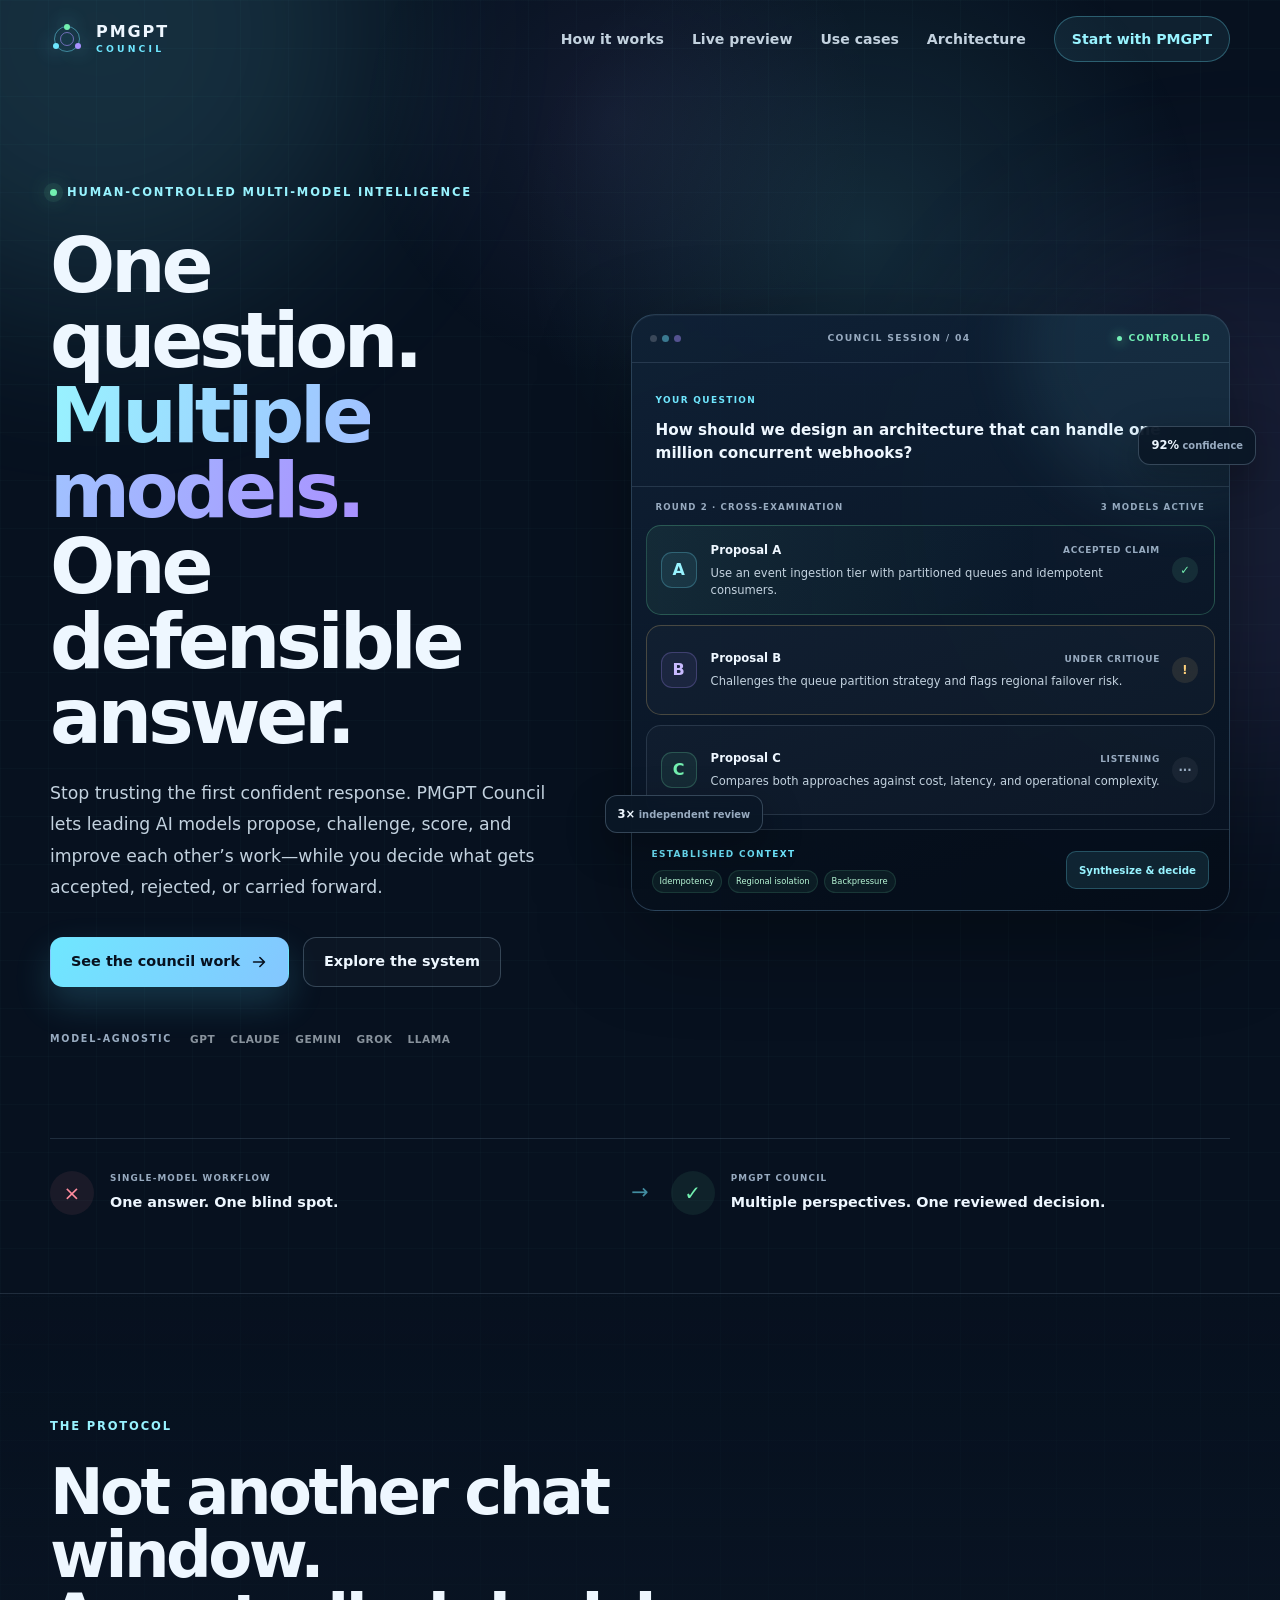
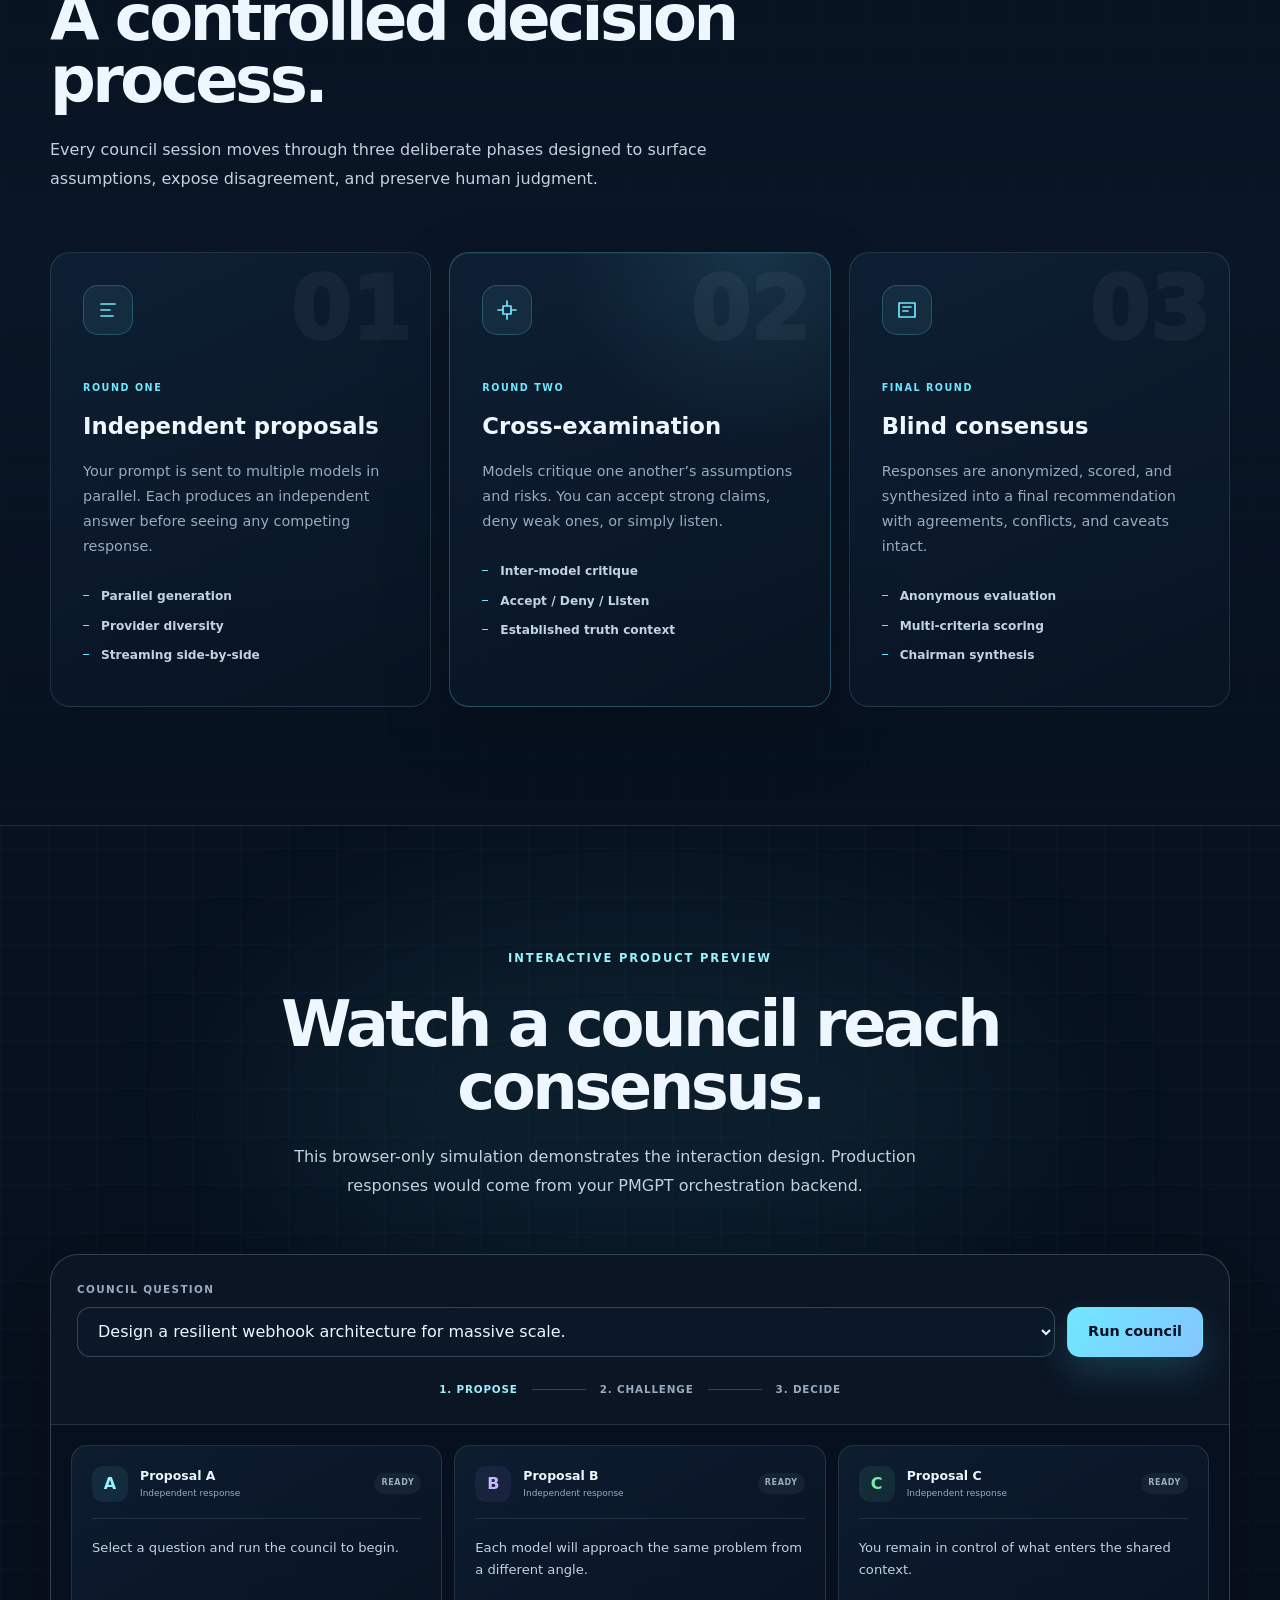
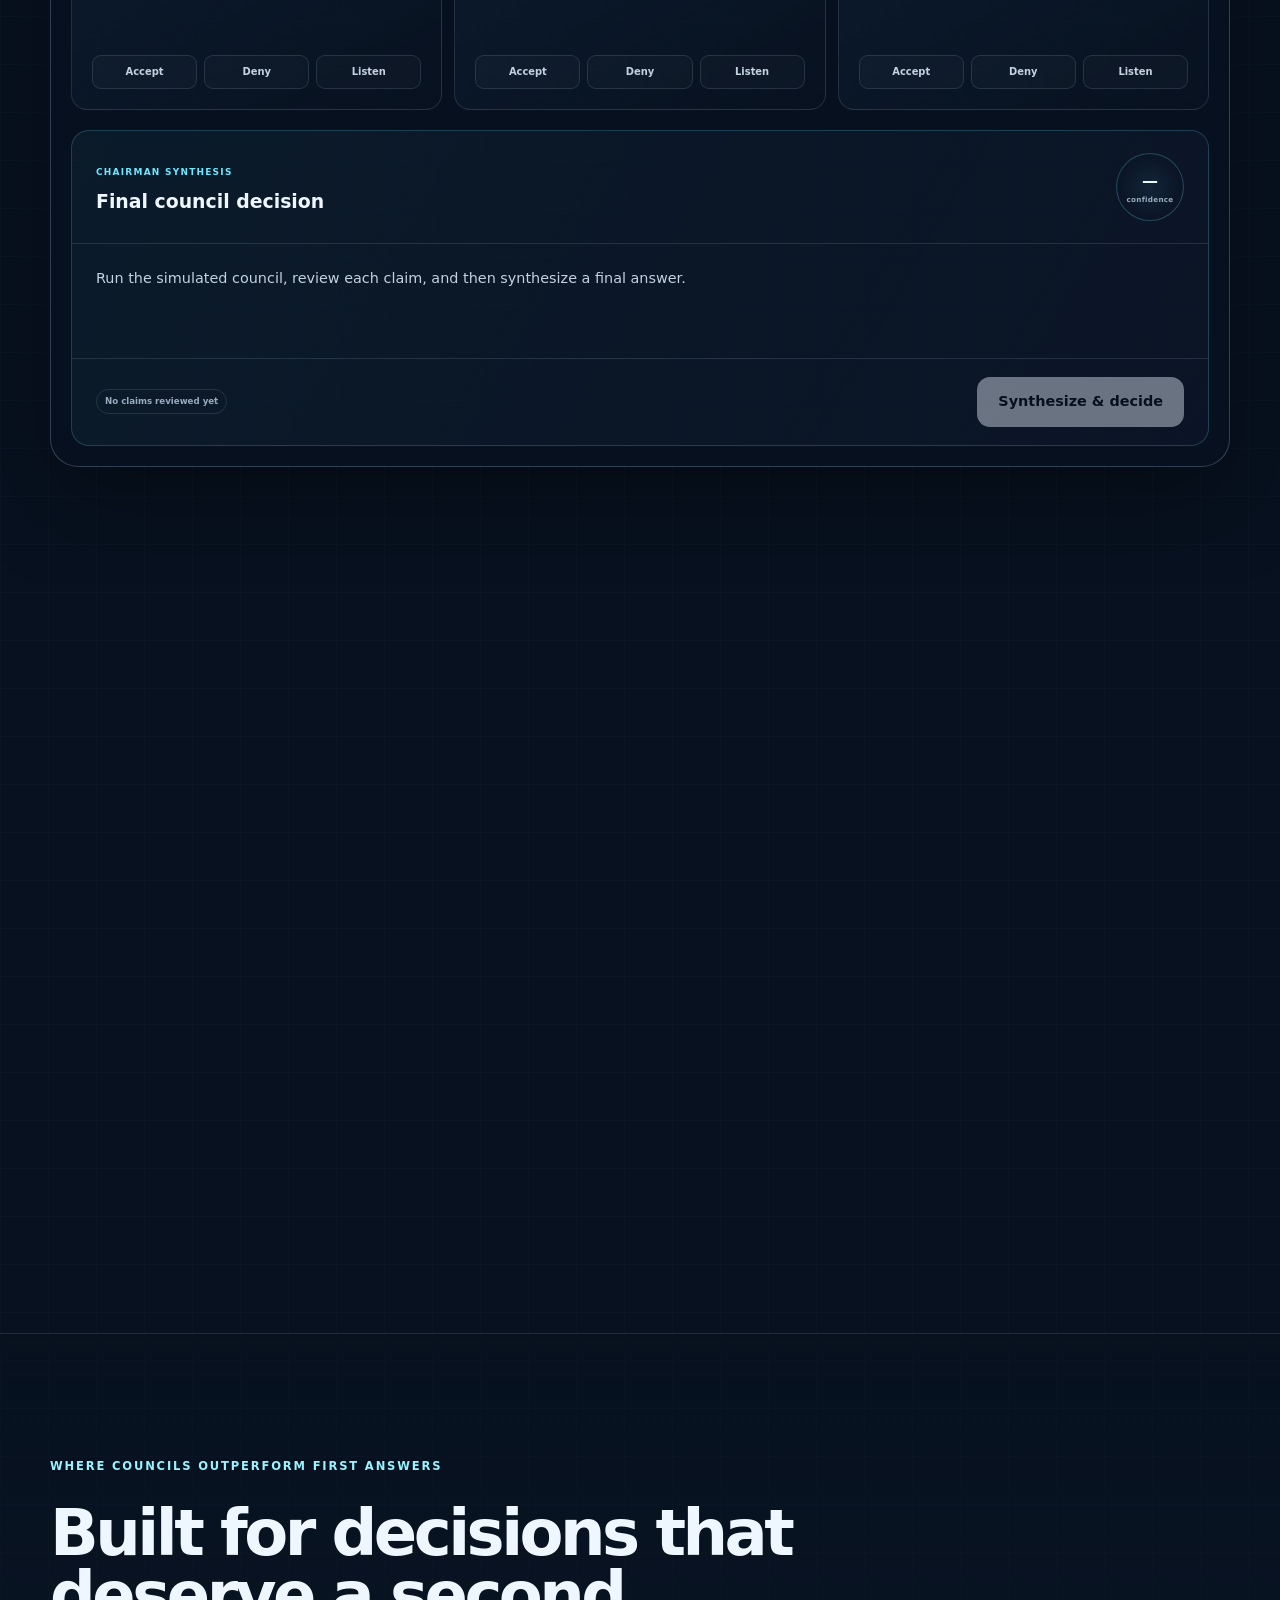
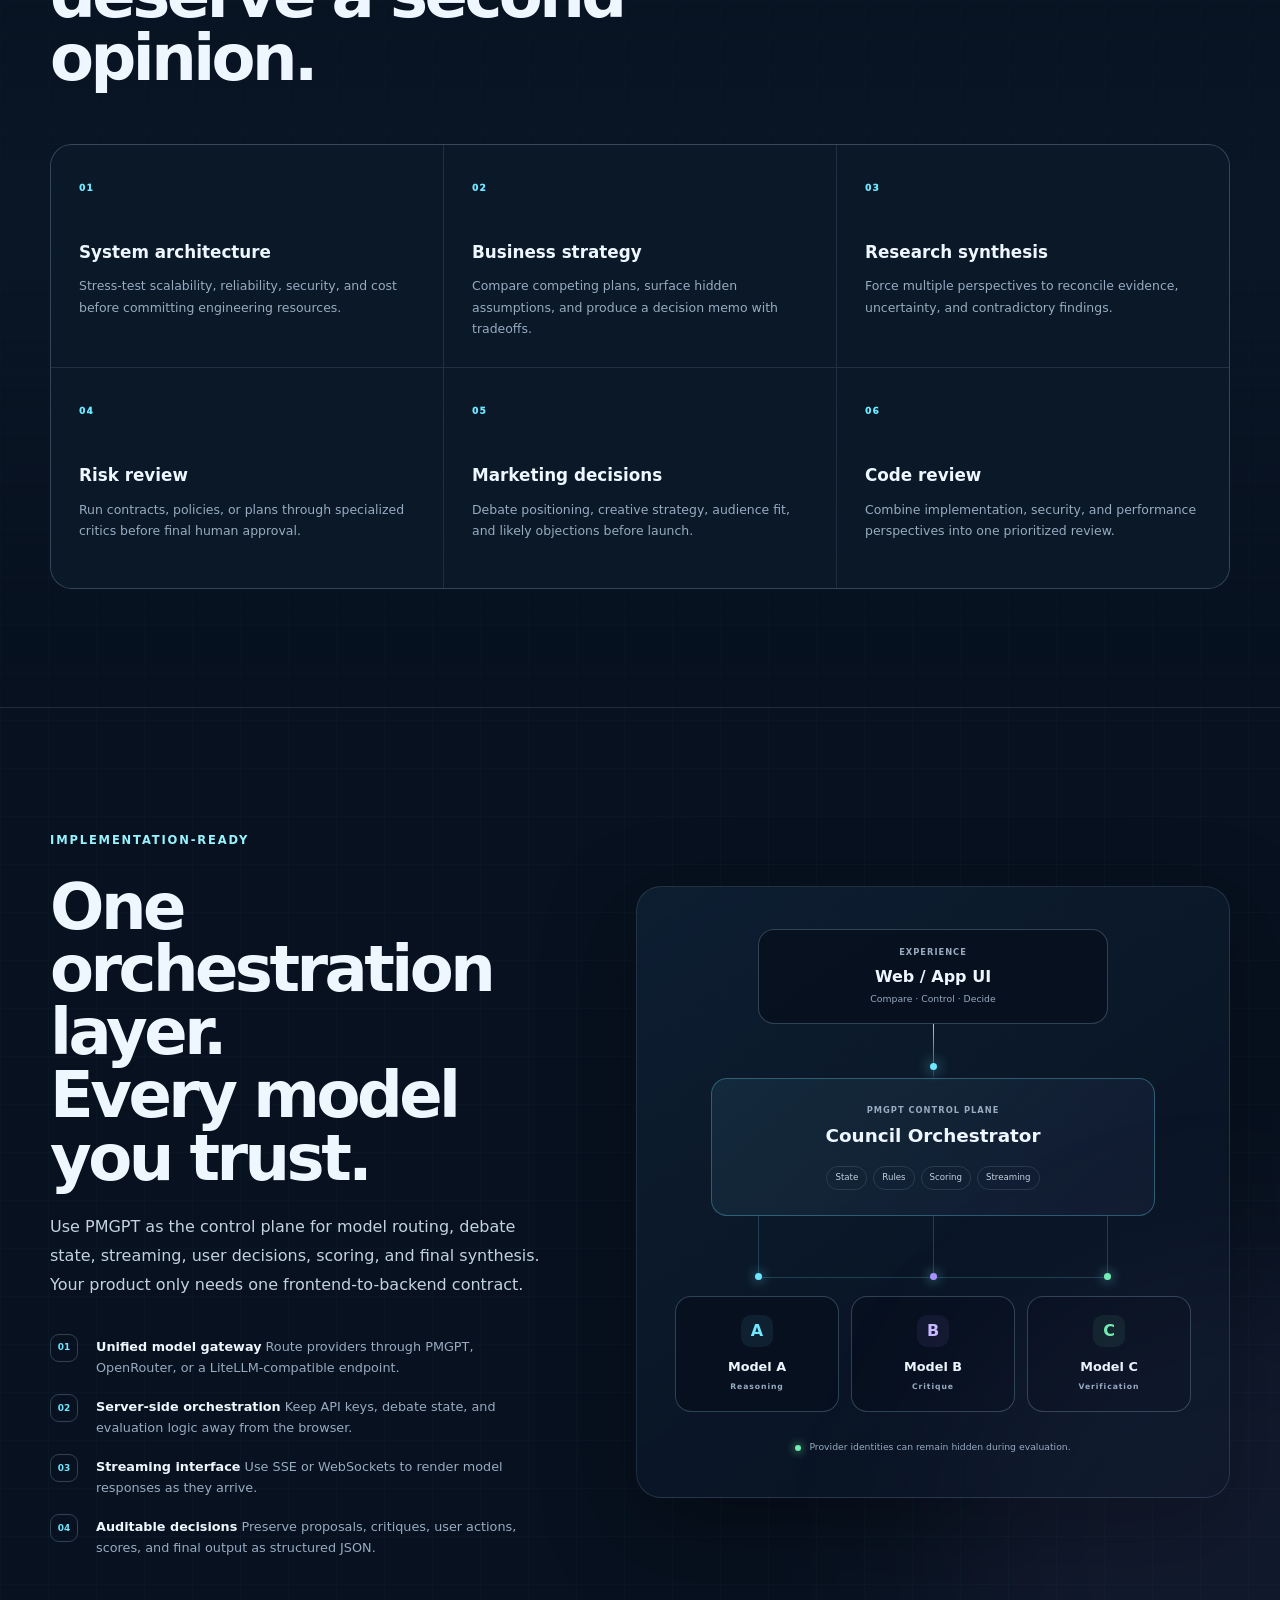
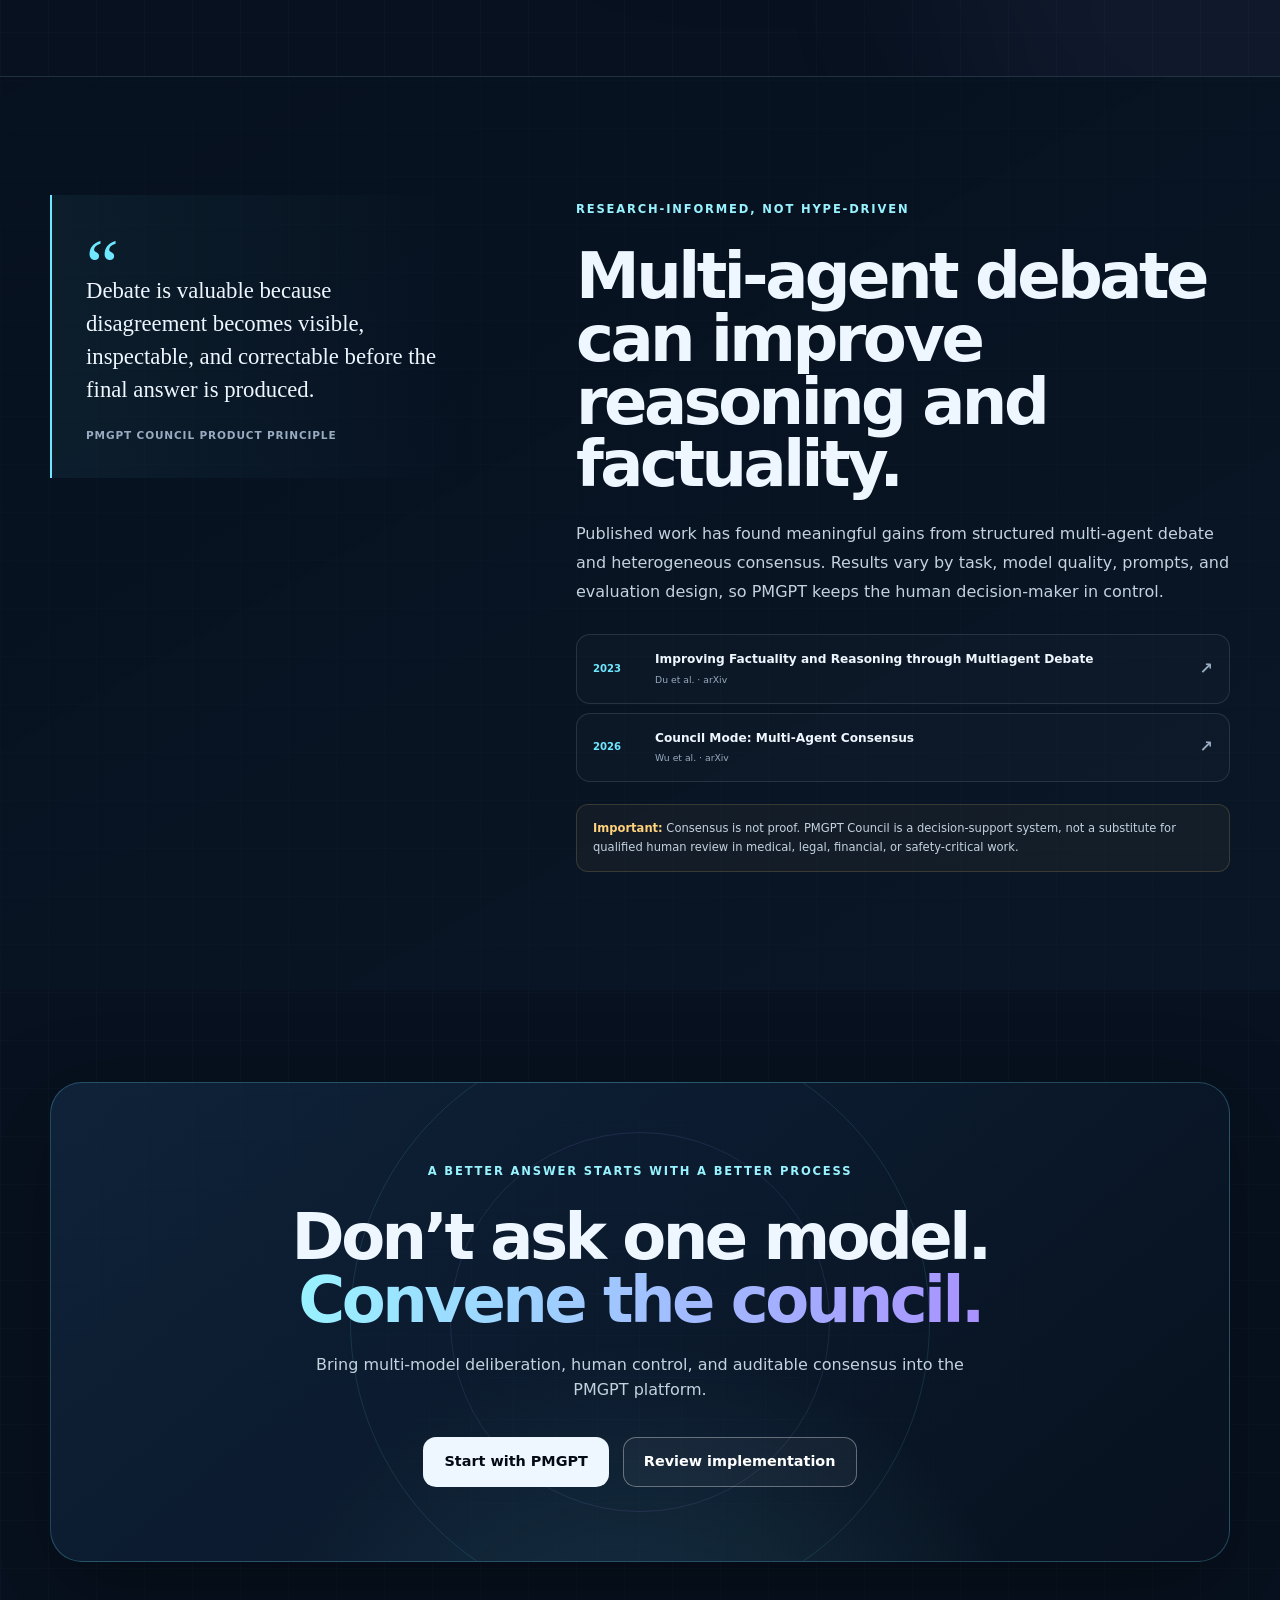
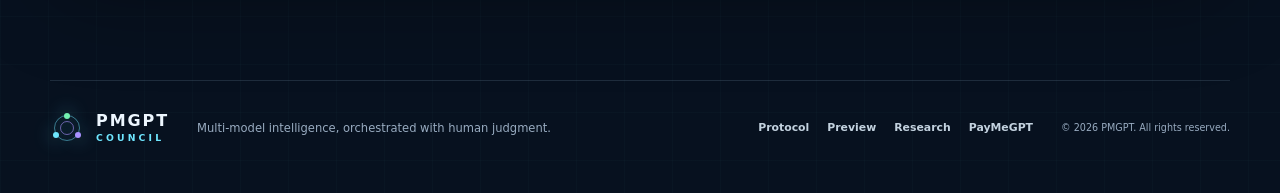
==== index.html @ 29e9d7f3 "Launch PMGPT Council landing page" ====
<!doctype html>
<html lang="en">
<head>
  <meta charset="utf-8">
  <meta name="viewport" content="width=device-width, initial-scale=1">
  <meta name="theme-color" content="#07111f">
  <meta name="color-scheme" content="dark">
  <meta name="description" content="PMGPT Council turns one question into a structured multi-model debate, human-controlled review, and one defensible final answer.">
  <meta property="og:title" content="PMGPT Council — One question. Multiple models. One defensible answer.">
  <meta property="og:description" content="Compare, challenge, approve, reject, and synthesize answers from multiple AI models in one controlled workflow.">
  <meta property="og:type" content="website">
  <meta property="og:image" content="assets/social-preview.png">
  <meta name="twitter:card" content="summary_large_image">
  <title>PMGPT Council — Multi-Model AI Debate & Consensus</title>
  <link rel="icon" href="assets/favicon.svg" type="image/svg+xml">
  <script>document.documentElement.classList.add("js")</script>
  <link rel="stylesheet" href="assets/styles.css">
  <script type="application/ld+json">
  {
    "@context": "https://schema.org",
    "@type": "SoftwareApplication",
    "name": "PMGPT Council",
    "applicationCategory": "BusinessApplication",
    "operatingSystem": "Web",
    "description": "A human-controlled multi-model debate and consensus workflow for AI-assisted decisions.",
    "url": "https://paymegpt.com/"
  }
  </script>
</head>
<body>
  <a class="skip-link" href="#main">Skip to content</a>

  <div class="page-glow page-glow-one" aria-hidden="true"></div>
  <div class="page-glow page-glow-two" aria-hidden="true"></div>

  <header class="site-header" data-header>
    <div class="container nav-wrap">
      <a class="brand" href="#top" aria-label="PMGPT Council home">
        <span class="brand-mark" aria-hidden="true">
          <span></span><span></span><span></span>
        </span>
        <span class="brand-copy">
          <strong>PMGPT</strong>
          <small>COUNCIL</small>
        </span>
      </a>

      <button class="menu-toggle" type="button" aria-label="Open navigation" aria-expanded="false" data-menu-toggle>
        <span></span><span></span><span></span>
      </button>

      <nav class="site-nav" aria-label="Primary navigation" data-nav>
        <a href="#how-it-works">How it works</a>
        <a href="#demo">Live preview</a>
        <a href="#use-cases">Use cases</a>
        <a href="#architecture">Architecture</a>
        <a class="nav-cta" href="https://paymegpt.com/" target="_blank" rel="noreferrer">Start with PMGPT</a>
      </nav>
    </div>
  </header>

  <main id="main">
    <section class="hero section" id="top">
      <div class="container hero-grid">
        <div class="hero-copy reveal">
          <div class="eyebrow">
            <span class="pulse-dot"></span>
            Human-controlled multi-model intelligence
          </div>
          <h1>One question.<br><span>Multiple models.</span><br>One defensible answer.</h1>
          <p class="hero-lead">Stop trusting the first confident response. PMGPT Council lets leading AI models propose, challenge, score, and improve each other’s work—while you decide what gets accepted, rejected, or carried forward.</p>
          <div class="hero-actions">
            <a class="button button-primary" href="#demo">
              See the council work
              <svg viewBox="0 0 20 20" aria-hidden="true"><path d="M4 10h11M11 5l5 5-5 5"/></svg>
            </a>
            <a class="button button-secondary" href="#architecture">Explore the system</a>
          </div>
          <div class="model-line" aria-label="Compatible model providers">
            <span>MODEL-AGNOSTIC</span>
            <div><b>GPT</b><b>CLAUDE</b><b>GEMINI</b><b>GROK</b><b>LLAMA</b></div>
          </div>
        </div>

        <div class="hero-console reveal" data-delay="120">
          <div class="console-shell">
            <div class="console-topbar">
              <div class="window-dots" aria-hidden="true"><i></i><i></i><i></i></div>
              <span>COUNCIL SESSION / 04</span>
              <span class="secure-label"><i></i> CONTROLLED</span>
            </div>
            <div class="console-question">
              <small>YOUR QUESTION</small>
              <p>How should we design an architecture that can handle one million concurrent webhooks?</p>
            </div>
            <div class="console-stage-label">
              <span>ROUND 2 · CROSS-EXAMINATION</span>
              <span>3 MODELS ACTIVE</span>
            </div>
            <div class="agent-stack">
              <article class="agent-row accepted">
                <div class="agent-id">A</div>
                <div class="agent-content">
                  <div class="agent-meta"><strong>Proposal A</strong><span>Accepted claim</span></div>
                  <p>Use an event ingestion tier with partitioned queues and idempotent consumers.</p>
                </div>
                <div class="status-icon" aria-label="Accepted">✓</div>
              </article>
              <article class="agent-row challenged">
                <div class="agent-id">B</div>
                <div class="agent-content">
                  <div class="agent-meta"><strong>Proposal B</strong><span>Under critique</span></div>
                  <p>Challenges the queue partition strategy and flags regional failover risk.</p>
                </div>
                <div class="status-icon" aria-label="Reviewing">!</div>
              </article>
              <article class="agent-row listening">
                <div class="agent-id">C</div>
                <div class="agent-content">
                  <div class="agent-meta"><strong>Proposal C</strong><span>Listening</span></div>
                  <p>Compares both approaches against cost, latency, and operational complexity.</p>
                </div>
                <div class="status-icon" aria-label="Listening">···</div>
              </article>
            </div>
            <div class="truth-context">
              <div>
                <small>ESTABLISHED CONTEXT</small>
                <span>Idempotency</span><span>Regional isolation</span><span>Backpressure</span>
              </div>
              <button type="button" data-scroll-consensus>Synthesize &amp; decide</button>
            </div>
          </div>
          <div class="floating-chip chip-one"><span>92%</span> confidence</div>
          <div class="floating-chip chip-two"><span>3×</span> independent review</div>
        </div>
      </div>

      <div class="container outcome-strip reveal" data-delay="200">
        <div class="outcome-negative">
          <span class="outcome-symbol">×</span>
          <div><small>SINGLE-MODEL WORKFLOW</small><strong>One answer. One blind spot.</strong></div>
        </div>
        <div class="outcome-arrow" aria-hidden="true">→</div>
        <div class="outcome-positive">
          <span class="outcome-symbol">✓</span>
          <div><small>PMGPT COUNCIL</small><strong>Multiple perspectives. One reviewed decision.</strong></div>
        </div>
      </div>
    </section>

    <section class="section section-muted" id="how-it-works">
      <div class="container">
        <div class="section-heading reveal">
          <div class="eyebrow">The protocol</div>
          <h2>Not another chat window.<br>A controlled decision process.</h2>
          <p>Every council session moves through three deliberate phases designed to surface assumptions, expose disagreement, and preserve human judgment.</p>
        </div>

        <div class="phase-grid">
          <article class="phase-card reveal">
            <div class="phase-number">01</div>
            <div class="phase-icon">
              <svg viewBox="0 0 24 24" aria-hidden="true"><path d="M5 6h14M5 12h9M5 18h12"/></svg>
            </div>
            <small>ROUND ONE</small>
            <h3>Independent proposals</h3>
            <p>Your prompt is sent to multiple models in parallel. Each produces an independent answer before seeing any competing response.</p>
            <ul>
              <li>Parallel generation</li>
              <li>Provider diversity</li>
              <li>Streaming side-by-side</li>
            </ul>
          </article>

          <article class="phase-card featured reveal" data-delay="100">
            <div class="phase-number">02</div>
            <div class="phase-icon">
              <svg viewBox="0 0 24 24" aria-hidden="true"><path d="M8 8h8v8H8zM3 12h5M16 12h5M12 3v5M12 16v5"/></svg>
            </div>
            <small>ROUND TWO</small>
            <h3>Cross-examination</h3>
            <p>Models critique one another’s assumptions and risks. You can accept strong claims, deny weak ones, or simply listen.</p>
            <ul>
              <li>Inter-model critique</li>
              <li>Accept / Deny / Listen</li>
              <li>Established truth context</li>
            </ul>
          </article>

          <article class="phase-card reveal" data-delay="200">
            <div class="phase-number">03</div>
            <div class="phase-icon">
              <svg viewBox="0 0 24 24" aria-hidden="true"><path d="M4 5h16v14H4zM8 9h8M8 13h5"/></svg>
            </div>
            <small>FINAL ROUND</small>
            <h3>Blind consensus</h3>
            <p>Responses are anonymized, scored, and synthesized into a final recommendation with agreements, conflicts, and caveats intact.</p>
            <ul>
              <li>Anonymous evaluation</li>
              <li>Multi-criteria scoring</li>
              <li>Chairman synthesis</li>
            </ul>
          </article>
        </div>
      </div>
    </section>

    <section class="section demo-section" id="demo">
      <div class="container">
        <div class="section-heading centered reveal">
          <div class="eyebrow">Interactive product preview</div>
          <h2>Watch a council reach consensus.</h2>
          <p>This browser-only simulation demonstrates the interaction design. Production responses would come from your PMGPT orchestration backend.</p>
        </div>

        <div class="demo-app reveal" data-demo-app>
          <div class="demo-toolbar">
            <label for="demo-question">Council question</label>
            <div class="demo-input-row">
              <select id="demo-question" data-question-select>
                <option value="architecture">Design a resilient webhook architecture for massive scale.</option>
                <option value="launch">Choose the strongest go-to-market plan for a new AI product.</option>
                <option value="risk">Review a vendor agreement and identify the highest business risks.</option>
              </select>
              <button class="button button-primary" type="button" data-run-demo>Run council</button>
            </div>
            <div class="demo-progress" aria-label="Council phase">
              <span class="active" data-stage-indicator="1">1. Propose</span>
              <i></i>
              <span data-stage-indicator="2">2. Challenge</span>
              <i></i>
              <span data-stage-indicator="3">3. Decide</span>
            </div>
          </div>

          <div class="demo-model-grid" data-model-grid>
            <article class="demo-model-card" data-model="a">
              <div class="demo-model-head">
                <span class="model-avatar">A</span>
                <div><strong>Proposal A</strong><small>Independent response</small></div>
                <span class="model-state" data-model-state>READY</span>
              </div>
              <p data-model-output>Select a question and run the council to begin.</p>
              <div class="claim-actions" data-claim-actions hidden>
                <button type="button" data-action="accept">Accept</button>
                <button type="button" data-action="deny">Deny</button>
                <button type="button" data-action="listen">Listen</button>
              </div>
            </article>

            <article class="demo-model-card" data-model="b">
              <div class="demo-model-head">
                <span class="model-avatar">B</span>
                <div><strong>Proposal B</strong><small>Independent response</small></div>
                <span class="model-state" data-model-state>READY</span>
              </div>
              <p data-model-output>Each model will approach the same problem from a different angle.</p>
              <div class="claim-actions" data-claim-actions hidden>
                <button type="button" data-action="accept">Accept</button>
                <button type="button" data-action="deny">Deny</button>
                <button type="button" data-action="listen">Listen</button>
              </div>
            </article>

            <article class="demo-model-card" data-model="c">
              <div class="demo-model-head">
                <span class="model-avatar">C</span>
                <div><strong>Proposal C</strong><small>Independent response</small></div>
                <span class="model-state" data-model-state>READY</span>
              </div>
              <p data-model-output>You remain in control of what enters the shared context.</p>
              <div class="claim-actions" data-claim-actions hidden>
                <button type="button" data-action="accept">Accept</button>
                <button type="button" data-action="deny">Deny</button>
                <button type="button" data-action="listen">Listen</button>
              </div>
            </article>
          </div>

          <div class="consensus-panel" data-consensus-panel>
            <div class="consensus-head">
              <div>
                <small>CHAIRMAN SYNTHESIS</small>
                <h3>Final council decision</h3>
              </div>
              <div class="score-ring" data-score-ring><span data-score>—</span><small>confidence</small></div>
            </div>
            <div class="consensus-body" data-consensus-output>
              Run the simulated council, review each claim, and then synthesize a final answer.
            </div>
            <div class="consensus-footer">
              <div class="context-tags" data-context-tags><span>No claims reviewed yet</span></div>
              <button class="button button-light" type="button" data-synthesize disabled>Synthesize &amp; decide</button>
            </div>
          </div>
        </div>
      </div>
    </section>

    <section class="section control-section">
      <div class="container control-grid">
        <div class="control-copy reveal">
          <div class="eyebrow">Human in the loop</div>
          <h2>The models debate.<br><span>You set the rules.</span></h2>
          <p>PMGPT Council is built around active oversight—not passive acceptance. Your decisions directly shape the context models receive in the next round.</p>
          <a class="text-link" href="#demo">Try the controls <span>→</span></a>
        </div>
        <div class="control-cards">
          <article class="control-card accept reveal">
            <span class="control-action">ACCEPT</span>
            <h3>Lock strong claims</h3>
            <p>Add a validated idea to the established context so every model must account for it in the next round.</p>
          </article>
          <article class="control-card deny reveal" data-delay="80">
            <span class="control-action">DENY</span>
            <h3>Prune weak reasoning</h3>
            <p>Remove a flawed assumption before it contaminates the rest of the debate or consumes more tokens.</p>
          </article>
          <article class="control-card listen reveal" data-delay="160">
            <span class="control-action">LISTEN</span>
            <h3>Let the debate develop</h3>
            <p>Stay neutral and allow the models to cross-examine the claim before you make a decision.</p>
          </article>
        </div>
      </div>
    </section>

    <section class="section section-muted" id="use-cases">
      <div class="container">
        <div class="section-heading reveal">
          <div class="eyebrow">Where councils outperform first answers</div>
          <h2>Built for decisions that deserve a second opinion.</h2>
        </div>
        <div class="use-case-grid">
          <article class="use-case reveal"><span>01</span><h3>System architecture</h3><p>Stress-test scalability, reliability, security, and cost before committing engineering resources.</p></article>
          <article class="use-case reveal" data-delay="50"><span>02</span><h3>Business strategy</h3><p>Compare competing plans, surface hidden assumptions, and produce a decision memo with tradeoffs.</p></article>
          <article class="use-case reveal" data-delay="100"><span>03</span><h3>Research synthesis</h3><p>Force multiple perspectives to reconcile evidence, uncertainty, and contradictory findings.</p></article>
          <article class="use-case reveal" data-delay="150"><span>04</span><h3>Risk review</h3><p>Run contracts, policies, or plans through specialized critics before final human approval.</p></article>
          <article class="use-case reveal" data-delay="200"><span>05</span><h3>Marketing decisions</h3><p>Debate positioning, creative strategy, audience fit, and likely objections before launch.</p></article>
          <article class="use-case reveal" data-delay="250"><span>06</span><h3>Code review</h3><p>Combine implementation, security, and performance perspectives into one prioritized review.</p></article>
        </div>
      </div>
    </section>

    <section class="section architecture-section" id="architecture">
      <div class="container architecture-grid">
        <div class="architecture-copy reveal">
          <div class="eyebrow">Implementation-ready</div>
          <h2>One orchestration layer.<br>Every model you trust.</h2>
          <p>Use PMGPT as the control plane for model routing, debate state, streaming, user decisions, scoring, and final synthesis. Your product only needs one frontend-to-backend contract.</p>
          <div class="architecture-points">
            <div><span>01</span><p><strong>Unified model gateway</strong> Route providers through PMGPT, OpenRouter, or a LiteLLM-compatible endpoint.</p></div>
            <div><span>02</span><p><strong>Server-side orchestration</strong> Keep API keys, debate state, and evaluation logic away from the browser.</p></div>
            <div><span>03</span><p><strong>Streaming interface</strong> Use SSE or WebSockets to render model responses as they arrive.</p></div>
            <div><span>04</span><p><strong>Auditable decisions</strong> Preserve proposals, critiques, user actions, scores, and final output as structured JSON.</p></div>
          </div>
        </div>

        <div class="architecture-map reveal" data-delay="120" aria-label="System architecture diagram">
          <div class="arch-node frontend-node"><small>EXPERIENCE</small><strong>Web / App UI</strong><span>Compare · Control · Decide</span></div>
          <div class="arch-line vertical"><i></i></div>
          <div class="arch-node core-node"><small>PMGPT CONTROL PLANE</small><strong>Council Orchestrator</strong><div><span>State</span><span>Rules</span><span>Scoring</span><span>Streaming</span></div></div>
          <div class="arch-line branch"><i></i><i></i><i></i></div>
          <div class="provider-row">
            <div class="arch-node provider-node"><span class="provider-letter">A</span><strong>Model A</strong><small>Reasoning</small></div>
            <div class="arch-node provider-node"><span class="provider-letter">B</span><strong>Model B</strong><small>Critique</small></div>
            <div class="arch-node provider-node"><span class="provider-letter">C</span><strong>Model C</strong><small>Verification</small></div>
          </div>
          <div class="arch-caption"><span></span> Provider identities can remain hidden during evaluation.</div>
        </div>
      </div>
    </section>

    <section class="section evidence-section" id="research">
      <div class="container evidence-grid">
        <div class="evidence-quote reveal">
          <span class="quote-mark">“</span>
          <blockquote>Debate is valuable because disagreement becomes visible, inspectable, and correctable before the final answer is produced.</blockquote>
          <p>PMGPT Council product principle</p>
        </div>
        <div class="evidence-copy reveal" data-delay="100">
          <div class="eyebrow">Research-informed, not hype-driven</div>
          <h2>Multi-agent debate can improve reasoning and factuality.</h2>
          <p>Published work has found meaningful gains from structured multi-agent debate and heterogeneous consensus. Results vary by task, model quality, prompts, and evaluation design, so PMGPT keeps the human decision-maker in control.</p>
          <div class="research-links">
            <a href="https://arxiv.org/abs/2305.14325" target="_blank" rel="noreferrer"><span>2023</span><div><strong>Improving Factuality and Reasoning through Multiagent Debate</strong><small>Du et al. · arXiv</small></div><b>↗</b></a>
            <a href="https://arxiv.org/abs/2604.02923" target="_blank" rel="noreferrer"><span>2026</span><div><strong>Council Mode: Multi-Agent Consensus</strong><small>Wu et al. · arXiv</small></div><b>↗</b></a>
          </div>
          <p class="evidence-note"><strong>Important:</strong> Consensus is not proof. PMGPT Council is a decision-support system, not a substitute for qualified human review in medical, legal, financial, or safety-critical work.</p>
        </div>
      </div>
    </section>

    <section class="section final-cta">
      <div class="container">
        <div class="cta-panel reveal">
          <div class="cta-orbit orbit-one" aria-hidden="true"></div>
          <div class="cta-orbit orbit-two" aria-hidden="true"></div>
          <div class="cta-content">
            <div class="eyebrow">A better answer starts with a better process</div>
            <h2>Don’t ask one model.<br><span>Convene the council.</span></h2>
            <p>Bring multi-model deliberation, human control, and auditable consensus into the PMGPT platform.</p>
            <div class="hero-actions centered-actions">
              <a class="button button-light" href="https://paymegpt.com/" target="_blank" rel="noreferrer">Start with PMGPT</a>
              <a class="button button-outline-light" href="#architecture">Review implementation</a>
            </div>
          </div>
        </div>
      </div>
    </section>
  </main>

  <footer class="site-footer">
    <div class="container footer-grid">
      <a class="brand footer-brand" href="#top" aria-label="PMGPT Council home">
        <span class="brand-mark" aria-hidden="true"><span></span><span></span><span></span></span>
        <span class="brand-copy"><strong>PMGPT</strong><small>COUNCIL</small></span>
      </a>
      <p>Multi-model intelligence, orchestrated with human judgment.</p>
      <div class="footer-links">
        <a href="#how-it-works">Protocol</a>
        <a href="#demo">Preview</a>
        <a href="#research">Research</a>
        <a href="https://paymegpt.com/" target="_blank" rel="noreferrer">PayMeGPT</a>
      </div>
      <small>© <span data-year></span> PMGPT. All rights reserved.</small>
    </div>
  </footer>

  <script src="assets/app.js" defer></script>
</body>
</html>
---- assets/styles.css ----
:root {
  --bg: #07111f;
  --bg-deep: #040a13;
  --surface: rgba(13, 28, 46, 0.74);
  --surface-solid: #0d1a2b;
  --surface-raised: #11243a;
  --line: rgba(162, 193, 219, 0.16);
  --line-strong: rgba(162, 193, 219, 0.28);
  --text: #eef7ff;
  --muted: #98abc0;
  --muted-strong: #c3d2df;
  --cyan: #6fe7ff;
  --cyan-bright: #98f3ff;
  --violet: #a991ff;
  --green: #73f0b0;
  --red: #ff8c9e;
  --amber: #ffd27b;
  --shadow: 0 30px 90px rgba(0, 0, 0, 0.35);
  --radius-lg: 28px;
  --radius-md: 20px;
  --radius-sm: 14px;
  --container: 1180px;
}

* { box-sizing: border-box; }
html { scroll-behavior: smooth; }
body {
  margin: 0;
  min-width: 320px;
  overflow-x: hidden;
  background:
    linear-gradient(rgba(111, 231, 255, 0.018) 1px, transparent 1px),
    linear-gradient(90deg, rgba(111, 231, 255, 0.018) 1px, transparent 1px),
    var(--bg);
  background-size: 48px 48px;
  color: var(--text);
  font-family: Inter, ui-sans-serif, system-ui, -apple-system, BlinkMacSystemFont, "Segoe UI", sans-serif;
  line-height: 1.6;
  -webkit-font-smoothing: antialiased;
}

body.menu-open { overflow: hidden; }
a { color: inherit; text-decoration: none; }
button, input, select { font: inherit; }
button, a { -webkit-tap-highlight-color: transparent; }
button { color: inherit; }
img, svg { display: block; max-width: 100%; }
::selection { background: rgba(111, 231, 255, 0.26); color: var(--text); }

.skip-link {
  position: fixed;
  z-index: 2000;
  top: 12px;
  left: 12px;
  padding: 10px 14px;
  transform: translateY(-160%);
  border-radius: 10px;
  background: var(--text);
  color: var(--bg);
  font-weight: 800;
}
.skip-link:focus { transform: translateY(0); }

.container { width: min(calc(100% - 40px), var(--container)); margin-inline: auto; }
.section { position: relative; padding: 118px 0; }
.section-muted {
  border-top: 1px solid var(--line);
  border-bottom: 1px solid var(--line);
  background: linear-gradient(180deg, rgba(7, 17, 31, 0.4), rgba(11, 24, 40, 0.7), rgba(7, 17, 31, 0.4));
}

.page-glow {
  position: fixed;
  z-index: -1;
  width: 560px;
  height: 560px;
  border-radius: 50%;
  filter: blur(100px);
  pointer-events: none;
  opacity: 0.14;
}
.page-glow-one { top: -250px; left: -180px; background: var(--cyan); }
.page-glow-two { top: 25%; right: -250px; background: var(--violet); opacity: 0.1; }

.site-header {
  position: fixed;
  z-index: 1000;
  top: 0;
  left: 0;
  width: 100%;
  border-bottom: 1px solid transparent;
  transition: background 180ms ease, border-color 180ms ease, backdrop-filter 180ms ease;
}
.site-header.scrolled {
  border-color: var(--line);
  background: rgba(4, 10, 19, 0.82);
  backdrop-filter: blur(18px);
}
.nav-wrap { display: flex; align-items: center; justify-content: space-between; min-height: 78px; }
.brand { display: inline-flex; align-items: center; gap: 12px; }
.brand-mark { position: relative; display: grid; width: 34px; height: 34px; place-items: center; }
.brand-mark::before,
.brand-mark::after {
  content: "";
  position: absolute;
  inset: 4px;
  border: 1px solid rgba(111, 231, 255, 0.48);
  border-radius: 50%;
}
.brand-mark::after { inset: 10px; border-color: rgba(169, 145, 255, 0.6); }
.brand-mark span {
  position: absolute;
  width: 6px;
  height: 6px;
  border-radius: 50%;
  background: var(--cyan);
  box-shadow: 0 0 18px rgba(111, 231, 255, 0.9);
}
.brand-mark span:nth-child(1) { transform: translate(-11px, 7px); }
.brand-mark span:nth-child(2) { transform: translate(11px, 7px); background: var(--violet); }
.brand-mark span:nth-child(3) { transform: translateY(-12px); background: var(--green); }
.brand-copy { display: flex; flex-direction: column; line-height: 1; }
.brand-copy strong { font-size: 1rem; letter-spacing: 0.12em; }
.brand-copy small { margin-top: 4px; color: var(--cyan); font-size: 0.58rem; font-weight: 900; letter-spacing: 0.34em; }
.site-nav { display: flex; align-items: center; gap: 28px; }
.site-nav > a { color: var(--muted-strong); font-size: 0.88rem; font-weight: 700; transition: color 160ms ease; }
.site-nav > a:hover, .site-nav > a:focus-visible { color: var(--text); }
.site-nav .nav-cta {
  padding: 11px 17px;
  border: 1px solid rgba(111, 231, 255, 0.3);
  border-radius: 999px;
  background: rgba(111, 231, 255, 0.08);
  color: var(--cyan-bright);
}
.menu-toggle { display: none; width: 44px; height: 44px; border: 0; background: transparent; cursor: pointer; }
.menu-toggle span { display: block; width: 24px; height: 2px; margin: 5px auto; border-radius: 4px; background: var(--text); transition: transform 180ms ease, opacity 180ms ease; }

.hero { padding-top: 178px; padding-bottom: 78px; }
.hero::before {
  content: "";
  position: absolute;
  top: 0;
  left: 50%;
  width: min(92vw, 1120px);
  height: 670px;
  transform: translateX(-50%);
  background: radial-gradient(circle at 70% 35%, rgba(111, 231, 255, 0.12), transparent 38%), radial-gradient(circle at 48% 18%, rgba(169, 145, 255, 0.08), transparent 32%);
  pointer-events: none;
}
.hero-grid { position: relative; display: grid; grid-template-columns: 0.92fr 1.08fr; align-items: center; gap: 70px; }
.eyebrow { display: inline-flex; align-items: center; gap: 10px; color: var(--cyan-bright); font-size: 0.72rem; font-weight: 900; letter-spacing: 0.16em; text-transform: uppercase; }
.pulse-dot { width: 7px; height: 7px; border-radius: 50%; background: var(--green); box-shadow: 0 0 0 6px rgba(115, 240, 176, 0.08), 0 0 20px rgba(115, 240, 176, 0.8); }
.hero h1,
.section-heading h2,
.control-copy h2,
.architecture-copy h2,
.evidence-copy h2,
.cta-content h2 {
  margin: 24px 0 24px;
  font-size: clamp(3rem, 6vw, 5.7rem);
  line-height: 0.98;
  letter-spacing: -0.055em;
}
.hero h1 span,
.control-copy h2 span,
.cta-content h2 span { color: transparent; background: linear-gradient(100deg, var(--cyan-bright), var(--violet)); background-clip: text; -webkit-background-clip: text; }
.hero-lead { max-width: 630px; margin: 0; color: var(--muted-strong); font-size: 1.08rem; line-height: 1.8; }
.hero-actions { display: flex; align-items: center; flex-wrap: wrap; gap: 14px; margin-top: 34px; }
.button {
  display: inline-flex;
  align-items: center;
  justify-content: center;
  gap: 10px;
  min-height: 50px;
  padding: 0 20px;
  border: 1px solid transparent;
  border-radius: 13px;
  font-size: 0.9rem;
  font-weight: 850;
  cursor: pointer;
  transition: transform 160ms ease, box-shadow 160ms ease, border-color 160ms ease, background 160ms ease;
}
.button:hover { transform: translateY(-2px); }
.button:focus-visible, .claim-actions button:focus-visible, select:focus-visible, .menu-toggle:focus-visible { outline: 3px solid rgba(111, 231, 255, 0.4); outline-offset: 3px; }
.button svg { width: 18px; fill: none; stroke: currentColor; stroke-width: 1.8; stroke-linecap: round; stroke-linejoin: round; }
.button-primary { background: linear-gradient(120deg, var(--cyan), #84c6ff); color: #07111f; box-shadow: 0 16px 36px rgba(78, 205, 238, 0.2); }
.button-primary:hover { box-shadow: 0 18px 42px rgba(78, 205, 238, 0.3); }
.button-secondary { border-color: var(--line-strong); background: rgba(255, 255, 255, 0.025); color: var(--text); }
.button-light { background: var(--text); color: var(--bg-deep); }
.button-outline-light { border-color: rgba(255, 255, 255, 0.34); color: white; background: rgba(255, 255, 255, 0.04); }
.model-line { display: flex; align-items: center; gap: 18px; margin-top: 44px; color: var(--muted); }
.model-line > span { font-size: 0.6rem; font-weight: 900; letter-spacing: 0.18em; }
.model-line > div { display: flex; align-items: center; flex-wrap: wrap; gap: 15px; }
.model-line b { color: rgba(238, 247, 255, 0.56); font-size: 0.66rem; letter-spacing: 0.05em; }

.hero-console { position: relative; min-width: 0; }
.console-shell {
  position: relative;
  overflow: hidden;
  border: 1px solid rgba(139, 189, 220, 0.23);
  border-radius: 24px;
  background: linear-gradient(160deg, rgba(16, 34, 55, 0.94), rgba(7, 17, 31, 0.96));
  box-shadow: var(--shadow), inset 0 1px 0 rgba(255, 255, 255, 0.04);
}
.console-shell::after {
  content: "";
  position: absolute;
  top: -130px;
  right: -110px;
  width: 320px;
  height: 320px;
  border-radius: 50%;
  background: rgba(111, 231, 255, 0.08);
  filter: blur(30px);
  pointer-events: none;
}
.console-topbar { display: flex; align-items: center; justify-content: space-between; min-height: 48px; padding: 0 18px; border-bottom: 1px solid var(--line); color: var(--muted); font-size: 0.58rem; font-weight: 900; letter-spacing: 0.14em; }
.window-dots { display: flex; gap: 5px; }
.window-dots i { width: 7px; height: 7px; border-radius: 50%; background: rgba(255, 255, 255, 0.18); }
.window-dots i:nth-child(2) { background: rgba(111, 231, 255, 0.45); }
.window-dots i:nth-child(3) { background: rgba(169, 145, 255, 0.45); }
.secure-label { display: inline-flex; align-items: center; gap: 6px; color: var(--green); }
.secure-label i { width: 5px; height: 5px; border-radius: 50%; background: currentColor; box-shadow: 0 0 12px currentColor; }
.console-question { padding: 22px 24px 20px; border-bottom: 1px solid var(--line); }
.console-question small, .truth-context small { color: var(--cyan); font-size: 0.56rem; font-weight: 900; letter-spacing: 0.15em; }
.console-question p { margin: 8px 0 0; color: var(--text); font-size: 0.95rem; font-weight: 720; line-height: 1.55; }
.console-stage-label { display: flex; align-items: center; justify-content: space-between; padding: 14px 24px 10px; color: var(--muted); font-size: 0.54rem; font-weight: 900; letter-spacing: 0.13em; }
.agent-stack { display: grid; gap: 10px; padding: 0 14px 14px; }
.agent-row { display: grid; grid-template-columns: 38px minmax(0, 1fr) 28px; align-items: center; gap: 12px; min-height: 90px; padding: 13px 14px; border: 1px solid var(--line); border-radius: 15px; background: rgba(255, 255, 255, 0.025); }
.agent-row.accepted { border-color: rgba(115, 240, 176, 0.24); background: linear-gradient(90deg, rgba(115, 240, 176, 0.07), transparent 70%); }
.agent-row.challenged { border-color: rgba(255, 210, 123, 0.23); }
.agent-id { display: grid; width: 36px; height: 36px; place-items: center; border: 1px solid rgba(111, 231, 255, 0.25); border-radius: 11px; background: rgba(111, 231, 255, 0.08); color: var(--cyan-bright); font-weight: 900; }
.agent-row:nth-child(2) .agent-id { border-color: rgba(169, 145, 255, 0.25); background: rgba(169, 145, 255, 0.08); color: #c8baff; }
.agent-row:nth-child(3) .agent-id { border-color: rgba(115, 240, 176, 0.22); background: rgba(115, 240, 176, 0.07); color: var(--green); }
.agent-meta { display: flex; align-items: center; justify-content: space-between; gap: 12px; }
.agent-meta strong { font-size: 0.73rem; }
.agent-meta span { color: var(--muted); font-size: 0.56rem; font-weight: 800; text-transform: uppercase; letter-spacing: 0.08em; }
.agent-content p { overflow: hidden; margin: 5px 0 0; color: var(--muted-strong); font-size: 0.72rem; line-height: 1.48; display: -webkit-box; -webkit-box-orient: vertical; -webkit-line-clamp: 2; }
.status-icon { display: grid; width: 26px; height: 26px; place-items: center; border-radius: 50%; background: rgba(255, 255, 255, 0.05); color: var(--muted); font-size: 0.72rem; font-weight: 900; }
.accepted .status-icon { background: rgba(115, 240, 176, 0.1); color: var(--green); }
.challenged .status-icon { background: rgba(255, 210, 123, 0.1); color: var(--amber); }
.truth-context { display: flex; align-items: center; justify-content: space-between; gap: 18px; padding: 17px 20px; border-top: 1px solid var(--line); background: rgba(2, 8, 15, 0.35); }
.truth-context > div { display: flex; align-items: center; flex-wrap: wrap; gap: 6px; }
.truth-context small { width: 100%; margin-bottom: 3px; }
.truth-context span { padding: 4px 7px; border: 1px solid rgba(115, 240, 176, 0.13); border-radius: 999px; background: rgba(115, 240, 176, 0.06); color: #b8f8d7; font-size: 0.52rem; }
.truth-context button { flex: 0 0 auto; border: 1px solid rgba(111, 231, 255, 0.24); border-radius: 10px; background: rgba(111, 231, 255, 0.1); color: var(--cyan-bright); padding: 10px 12px; font-size: 0.64rem; font-weight: 900; cursor: pointer; }
.floating-chip { position: absolute; z-index: 3; padding: 9px 12px; border: 1px solid var(--line-strong); border-radius: 12px; background: rgba(10, 23, 38, 0.93); box-shadow: 0 14px 40px rgba(0,0,0,.28); color: var(--muted); font-size: 0.62rem; font-weight: 760; backdrop-filter: blur(14px); }
.floating-chip span { color: var(--text); font-size: 0.72rem; font-weight: 900; }
.chip-one { top: 112px; right: -26px; }
.chip-two { bottom: 78px; left: -26px; }

.outcome-strip { display: grid; grid-template-columns: 1fr auto 1fr; align-items: center; gap: 22px; margin-top: 90px; padding-top: 32px; border-top: 1px solid var(--line); }
.outcome-negative, .outcome-positive { display: flex; align-items: center; gap: 16px; }
.outcome-symbol { display: grid; width: 44px; height: 44px; place-items: center; border-radius: 50%; font-size: 1.25rem; font-weight: 500; }
.outcome-negative .outcome-symbol { background: rgba(255, 140, 158, 0.08); color: var(--red); }
.outcome-positive .outcome-symbol { background: rgba(115, 240, 176, 0.08); color: var(--green); }
.outcome-strip small { display: block; margin-bottom: 4px; color: var(--muted); font-size: 0.55rem; font-weight: 900; letter-spacing: 0.13em; }
.outcome-strip strong { font-size: 0.9rem; }
.outcome-arrow { color: rgba(111, 231, 255, 0.58); font-size: 1.3rem; }

.section-heading { max-width: 760px; }
.section-heading.centered { margin-inline: auto; text-align: center; }
.section-heading.centered .eyebrow { justify-content: center; }
.section-heading h2, .control-copy h2, .architecture-copy h2, .evidence-copy h2, .cta-content h2 { font-size: clamp(2.4rem, 5vw, 4.3rem); }
.section-heading p, .control-copy > p, .architecture-copy > p, .evidence-copy > p { max-width: 690px; margin: 0; color: var(--muted-strong); font-size: 1rem; line-height: 1.8; }
.phase-grid { display: grid; grid-template-columns: repeat(3, 1fr); gap: 18px; margin-top: 58px; }
.phase-card { position: relative; min-height: 455px; overflow: hidden; padding: 32px; border: 1px solid var(--line); border-radius: var(--radius-md); background: linear-gradient(155deg, rgba(17, 36, 58, 0.72), rgba(9, 21, 35, 0.85)); }
.phase-card.featured { border-color: rgba(111, 231, 255, 0.26); box-shadow: inset 0 1px 0 rgba(111, 231, 255, 0.06), 0 25px 70px rgba(0,0,0,.18); }
.phase-card.featured::before { content: ""; position: absolute; inset: 0; background: radial-gradient(circle at 80% 0%, rgba(111, 231, 255, 0.11), transparent 35%); pointer-events: none; }
.phase-number { position: absolute; top: 14px; right: 20px; color: rgba(255,255,255,.045); font-size: 5.4rem; font-weight: 950; line-height: 1; }
.phase-icon { display: grid; width: 50px; height: 50px; margin-bottom: 38px; place-items: center; border: 1px solid rgba(111, 231, 255, 0.22); border-radius: 15px; background: rgba(111, 231, 255, 0.07); color: var(--cyan); }
.phase-icon svg { width: 24px; fill: none; stroke: currentColor; stroke-width: 1.7; stroke-linecap: round; stroke-linejoin: round; }
.phase-card > small { color: var(--cyan); font-size: 0.6rem; font-weight: 900; letter-spacing: 0.16em; }
.phase-card h3 { margin: 10px 0 14px; font-size: 1.42rem; }
.phase-card p { margin: 0; color: var(--muted); font-size: 0.9rem; line-height: 1.75; }
.phase-card ul { display: grid; gap: 10px; margin: 28px 0 0; padding: 0; list-style: none; }
.phase-card li { position: relative; padding-left: 18px; color: var(--muted-strong); font-size: 0.76rem; font-weight: 700; }
.phase-card li::before { content: ""; position: absolute; top: 0.65em; left: 0; width: 6px; height: 1px; background: var(--cyan); }

.demo-section { overflow: hidden; }
.demo-section::before { content: ""; position: absolute; top: 80px; left: 50%; width: 780px; height: 400px; transform: translateX(-50%); border-radius: 50%; background: rgba(111, 231, 255, 0.06); filter: blur(90px); pointer-events: none; }
.demo-app { position: relative; margin-top: 54px; overflow: hidden; border: 1px solid var(--line-strong); border-radius: var(--radius-lg); background: rgba(7, 17, 31, 0.82); box-shadow: var(--shadow); }
.demo-toolbar { padding: 26px; border-bottom: 1px solid var(--line); background: rgba(255,255,255,.018); }
.demo-toolbar label { display: block; margin-bottom: 9px; color: var(--muted); font-size: 0.65rem; font-weight: 900; letter-spacing: 0.13em; text-transform: uppercase; }
.demo-input-row { display: grid; grid-template-columns: 1fr auto; gap: 12px; }
.demo-input-row select { width: 100%; min-width: 0; border: 1px solid var(--line-strong); border-radius: 13px; background: #0a1828; color: var(--text); padding: 0 16px; outline: 0; }
.demo-progress { display: flex; align-items: center; justify-content: center; gap: 14px; margin-top: 24px; }
.demo-progress span { color: var(--muted); font-size: 0.65rem; font-weight: 850; text-transform: uppercase; letter-spacing: 0.08em; transition: color 160ms ease; }
.demo-progress span.active { color: var(--cyan-bright); }
.demo-progress i { width: 54px; height: 1px; background: var(--line-strong); }
.demo-model-grid { display: grid; grid-template-columns: repeat(3, 1fr); gap: 12px; padding: 20px; }
.demo-model-card { display: flex; min-height: 265px; flex-direction: column; padding: 20px; border: 1px solid var(--line); border-radius: 16px; background: linear-gradient(150deg, rgba(17, 36, 58, .68), rgba(8, 19, 32, .8)); transition: border-color 180ms ease, transform 180ms ease, opacity 180ms ease; }
.demo-model-card.processing { border-color: rgba(111, 231, 255, 0.3); }
.demo-model-card.accepted { border-color: rgba(115, 240, 176, 0.4); }
.demo-model-card.denied { border-color: rgba(255, 140, 158, 0.3); opacity: 0.62; }
.demo-model-head { display: grid; grid-template-columns: 38px 1fr auto; align-items: center; gap: 10px; padding-bottom: 16px; border-bottom: 1px solid var(--line); }
.model-avatar { display: grid; width: 36px; height: 36px; place-items: center; border-radius: 11px; background: rgba(111, 231, 255, 0.08); color: var(--cyan-bright); font-weight: 900; }
.demo-model-card:nth-child(2) .model-avatar { background: rgba(169,145,255,.08); color: #c7b8ff; }
.demo-model-card:nth-child(3) .model-avatar { background: rgba(115,240,176,.08); color: var(--green); }
.demo-model-head strong { display: block; font-size: 0.78rem; }
.demo-model-head small { display: block; color: var(--muted); font-size: 0.56rem; }
.model-state { padding: 4px 7px; border-radius: 999px; background: rgba(255,255,255,.05); color: var(--muted); font-size: 0.5rem; font-weight: 900; letter-spacing: .08em; }
.processing .model-state { color: var(--cyan); background: rgba(111,231,255,.08); }
.accepted .model-state { color: var(--green); background: rgba(115,240,176,.08); }
.denied .model-state { color: var(--red); background: rgba(255,140,158,.08); }
.demo-model-card > p { flex: 1; margin: 18px 0; color: var(--muted-strong); font-size: 0.82rem; line-height: 1.7; }
.claim-actions { display: grid; grid-template-columns: repeat(3, 1fr); gap: 7px; }
.claim-actions button { border: 1px solid var(--line); border-radius: 9px; background: rgba(255,255,255,.025); color: var(--muted-strong); padding: 8px 6px; font-size: 0.62rem; font-weight: 850; cursor: pointer; transition: background 150ms ease, color 150ms ease, border-color 150ms ease; }
.claim-actions button:hover { border-color: var(--line-strong); color: var(--text); }
.claim-actions button[data-action="accept"].selected { border-color: rgba(115,240,176,.36); background: rgba(115,240,176,.08); color: var(--green); }
.claim-actions button[data-action="deny"].selected { border-color: rgba(255,140,158,.32); background: rgba(255,140,158,.08); color: var(--red); }
.claim-actions button[data-action="listen"].selected { border-color: rgba(111,231,255,.3); background: rgba(111,231,255,.08); color: var(--cyan); }
.consensus-panel { margin: 0 20px 20px; border: 1px solid rgba(111, 231, 255, 0.2); border-radius: 18px; background: linear-gradient(120deg, rgba(111,231,255,.055), rgba(169,145,255,.035)); }
.consensus-head { display: flex; align-items: center; justify-content: space-between; gap: 20px; padding: 22px 24px; border-bottom: 1px solid var(--line); }
.consensus-head small { color: var(--cyan); font-size: .56rem; font-weight: 900; letter-spacing: .14em; }
.consensus-head h3 { margin: 4px 0 0; font-size: 1.18rem; }
.score-ring { display: grid; width: 68px; height: 68px; place-content: center; border: 1px solid rgba(111,231,255,.25); border-radius: 50%; background: radial-gradient(circle, rgba(111,231,255,.08), transparent 68%); text-align: center; }
.score-ring span { font-size: 1rem; font-weight: 900; }
.score-ring small { color: var(--muted); font-size: .45rem; letter-spacing: .04em; }
.consensus-body { min-height: 114px; padding: 22px 24px; color: var(--muted-strong); font-size: .9rem; line-height: 1.75; }
.consensus-footer { display: flex; align-items: center; justify-content: space-between; gap: 20px; padding: 18px 24px; border-top: 1px solid var(--line); }
.context-tags { display: flex; flex-wrap: wrap; gap: 7px; }
.context-tags span { padding: 5px 8px; border: 1px solid var(--line); border-radius: 999px; color: var(--muted); font-size: .54rem; font-weight: 800; }
.button:disabled { opacity: .42; cursor: not-allowed; transform: none; box-shadow: none; }

.control-section { padding-top: 90px; }
.control-grid { display: grid; grid-template-columns: .85fr 1.15fr; align-items: center; gap: 80px; }
.control-copy { position: sticky; top: 130px; }
.control-copy h2 { margin-top: 20px; }
.text-link { display: inline-flex; align-items: center; gap: 8px; margin-top: 28px; color: var(--cyan-bright); font-size: .88rem; font-weight: 850; }
.text-link span { transition: transform 150ms ease; }
.text-link:hover span { transform: translateX(4px); }
.control-cards { display: grid; gap: 14px; }
.control-card { position: relative; padding: 28px 30px 28px 92px; border: 1px solid var(--line); border-radius: 18px; background: linear-gradient(130deg, rgba(17,36,58,.64), rgba(7,17,31,.7)); }
.control-card::before { content: ""; position: absolute; top: 30px; left: 30px; width: 38px; height: 38px; border-radius: 50%; }
.control-card.accept::before { background: radial-gradient(circle, var(--green) 0 16%, rgba(115,240,176,.1) 18% 100%); box-shadow: 0 0 24px rgba(115,240,176,.14); }
.control-card.deny::before { background: radial-gradient(circle, var(--red) 0 16%, rgba(255,140,158,.1) 18% 100%); }
.control-card.listen::before { background: radial-gradient(circle, var(--cyan) 0 16%, rgba(111,231,255,.1) 18% 100%); }
.control-action { font-size: .56rem; font-weight: 950; letter-spacing: .15em; }
.accept .control-action { color: var(--green); }
.deny .control-action { color: var(--red); }
.listen .control-action { color: var(--cyan); }
.control-card h3 { margin: 7px 0 8px; font-size: 1.08rem; }
.control-card p { margin: 0; color: var(--muted); font-size: .82rem; line-height: 1.7; }

.use-case-grid { display: grid; grid-template-columns: repeat(3, 1fr); gap: 1px; margin-top: 54px; overflow: hidden; border: 1px solid var(--line); border-radius: 22px; background: var(--line); }
.use-case { min-height: 220px; padding: 28px; background: #0a1828; transition: background 160ms ease; }
.use-case:hover { background: #0d1d30; }
.use-case > span { color: var(--cyan); font-size: .56rem; font-weight: 950; letter-spacing: .13em; }
.use-case h3 { margin: 40px 0 10px; font-size: 1.05rem; }
.use-case p { margin: 0; color: var(--muted); font-size: .78rem; line-height: 1.7; }

.architecture-section { overflow: hidden; }
.architecture-section::after { content: ""; position: absolute; right: -260px; bottom: -180px; width: 600px; height: 600px; border-radius: 50%; background: rgba(169,145,255,.06); filter: blur(90px); pointer-events: none; }
.architecture-grid { display: grid; grid-template-columns: .92fr 1.08fr; align-items: center; gap: 80px; }
.architecture-points { display: grid; gap: 16px; margin-top: 34px; }
.architecture-points > div { display: grid; grid-template-columns: 32px 1fr; gap: 14px; }
.architecture-points span { display: grid; width: 28px; height: 28px; place-items: center; border: 1px solid var(--line-strong); border-radius: 9px; color: var(--cyan); font-size: .56rem; font-weight: 900; }
.architecture-points p { margin: 2px 0 0; color: var(--muted); font-size: .8rem; line-height: 1.65; }
.architecture-points strong { color: var(--text); }
.architecture-map { position: relative; min-height: 570px; padding: 42px 38px; border: 1px solid var(--line); border-radius: 25px; background: linear-gradient(145deg, rgba(16,34,55,.76), rgba(7,17,31,.88)); box-shadow: var(--shadow); }
.arch-node { position: relative; z-index: 2; margin-inline: auto; border: 1px solid var(--line-strong); border-radius: 16px; background: rgba(7,17,31,.88); text-align: center; }
.arch-node small { display: block; color: var(--muted); font-size: .52rem; font-weight: 900; letter-spacing: .12em; }
.arch-node strong { display: block; margin-top: 4px; }
.frontend-node { width: 68%; padding: 16px; }
.frontend-node span { display: block; margin-top: 3px; color: var(--muted); font-size: .58rem; }
.arch-line.vertical { position: relative; width: 1px; height: 54px; margin: 0 auto; background: linear-gradient(var(--cyan), rgba(111,231,255,.1)); }
.arch-line.vertical i { position: absolute; bottom: 8px; left: -3px; width: 7px; height: 7px; border-radius: 50%; background: var(--cyan); box-shadow: 0 0 14px var(--cyan); animation: travelVertical 2.6s linear infinite; }
.core-node { width: 86%; padding: 25px; border-color: rgba(111,231,255,.3); background: linear-gradient(135deg, rgba(111,231,255,.075), rgba(169,145,255,.05)); }
.core-node strong { font-size: 1.15rem; }
.core-node > div { display: flex; justify-content: center; flex-wrap: wrap; gap: 6px; margin-top: 15px; }
.core-node > div span { padding: 4px 8px; border: 1px solid var(--line); border-radius: 999px; color: var(--muted-strong); font-size: .54rem; }
.arch-line.branch { position: relative; width: 68%; height: 62px; margin: 0 auto; border-top: 0; border-left: 1px solid rgba(111,231,255,.2); border-right: 1px solid rgba(111,231,255,.2); border-bottom: 1px solid rgba(111,231,255,.2); }
.arch-line.branch::before { content: ""; position: absolute; top: 0; left: 50%; width: 1px; height: 100%; background: rgba(111,231,255,.2); }
.arch-line.branch i { position: absolute; bottom: -3px; width: 7px; height: 7px; border-radius: 50%; background: var(--cyan); box-shadow: 0 0 12px rgba(111,231,255,.8); }
.arch-line.branch i:nth-child(1) { left: -4px; }
.arch-line.branch i:nth-child(2) { left: calc(50% - 3px); background: var(--violet); }
.arch-line.branch i:nth-child(3) { right: -4px; background: var(--green); }
.provider-row { display: grid; grid-template-columns: repeat(3, 1fr); gap: 12px; margin-top: 18px; }
.provider-node { width: 100%; padding: 18px 10px; }
.provider-letter { display: grid; width: 32px; height: 32px; margin: 0 auto 10px; place-items: center; border-radius: 10px; background: rgba(111,231,255,.08); color: var(--cyan); font-weight: 900; }
.provider-node:nth-child(2) .provider-letter { background: rgba(169,145,255,.08); color: #c8baff; }
.provider-node:nth-child(3) .provider-letter { background: rgba(115,240,176,.08); color: var(--green); }
.provider-node strong { font-size: .8rem; }
.provider-node small { margin-top: 4px; font-size: .48rem; }
.arch-caption { display: flex; align-items: center; justify-content: center; gap: 8px; margin-top: 28px; color: var(--muted); font-size: .58rem; }
.arch-caption span { width: 6px; height: 6px; border-radius: 50%; background: var(--green); box-shadow: 0 0 10px var(--green); }
@keyframes travelVertical { from { transform: translateY(-38px); opacity: 0; } 25% { opacity: 1; } to { transform: translateY(4px); opacity: 0; } }

.evidence-section { border-top: 1px solid var(--line); background: linear-gradient(150deg, rgba(7,17,31,.65), rgba(13,28,46,.5)); }
.evidence-grid { display: grid; grid-template-columns: .8fr 1.2fr; gap: 90px; align-items: start; }
.evidence-quote { position: sticky; top: 130px; padding: 34px; border-left: 2px solid var(--cyan); background: linear-gradient(90deg, rgba(111,231,255,.055), transparent); }
.quote-mark { display: block; height: 46px; color: var(--cyan); font-family: Georgia, serif; font-size: 4.6rem; line-height: 1; }
.evidence-quote blockquote { margin: 0; font-family: Georgia, "Times New Roman", serif; font-size: 1.42rem; line-height: 1.45; }
.evidence-quote p { margin: 20px 0 0; color: var(--muted); font-size: .66rem; font-weight: 850; letter-spacing: .08em; text-transform: uppercase; }
.research-links { display: grid; gap: 9px; margin-top: 28px; }
.research-links a { display: grid; grid-template-columns: 48px 1fr auto; align-items: center; gap: 14px; padding: 15px 16px; border: 1px solid var(--line); border-radius: 14px; background: rgba(255,255,255,.02); transition: border-color 160ms ease, transform 160ms ease; }
.research-links a:hover { transform: translateY(-2px); border-color: rgba(111,231,255,.28); }
.research-links > a > span { color: var(--cyan); font-size: .63rem; font-weight: 900; }
.research-links strong { display: block; font-size: .76rem; }
.research-links small { display: block; margin-top: 3px; color: var(--muted); font-size: .58rem; }
.research-links b { color: var(--muted); }
.evidence-note { margin-top: 22px !important; padding: 14px 16px; border: 1px solid rgba(255,210,123,.16); border-radius: 12px; background: rgba(255,210,123,.045); font-size: .72rem !important; line-height: 1.65 !important; }
.evidence-note strong { color: var(--amber); }

.final-cta { padding-top: 92px; }
.cta-panel { position: relative; overflow: hidden; min-height: 480px; display: grid; place-items: center; padding: 70px 30px; border: 1px solid rgba(111,231,255,.25); border-radius: 32px; background: radial-gradient(circle at 50% 140%, rgba(111,231,255,.16), transparent 46%), linear-gradient(140deg, rgba(16,36,59,.95), rgba(7,17,31,.98)); box-shadow: var(--shadow); }
.cta-panel::before { content: ""; position: absolute; inset: 0; opacity: .28; background-image: linear-gradient(rgba(111,231,255,.08) 1px, transparent 1px), linear-gradient(90deg, rgba(111,231,255,.08) 1px, transparent 1px); background-size: 42px 42px; mask-image: radial-gradient(circle at center, black, transparent 75%); }
.cta-content { position: relative; z-index: 2; max-width: 820px; text-align: center; }
.cta-content .eyebrow { justify-content: center; }
.cta-content h2 { margin-bottom: 20px; }
.cta-content p { max-width: 650px; margin: 0 auto; color: var(--muted-strong); }
.centered-actions { justify-content: center; }
.cta-orbit { position: absolute; border: 1px solid rgba(111,231,255,.12); border-radius: 50%; }
.orbit-one { width: 580px; height: 580px; }
.orbit-two { width: 380px; height: 380px; border-color: rgba(169,145,255,.12); }

.site-footer { padding: 0 0 48px; }
.footer-grid { display: grid; grid-template-columns: auto 1fr auto auto; align-items: center; gap: 28px; padding-top: 30px; border-top: 1px solid var(--line); }
.footer-grid > p { margin: 0; color: var(--muted); font-size: .72rem; }
.footer-links { display: flex; gap: 18px; }
.footer-links a { color: var(--muted-strong); font-size: .68rem; font-weight: 750; }
.footer-grid > small { color: var(--muted); font-size: .6rem; }

.reveal { opacity: 1; transform: none; }
.js .reveal { opacity: 0; transform: translateY(18px); transition: opacity 640ms ease, transform 640ms ease; transition-delay: var(--reveal-delay, 0ms); }
.js .reveal.visible { opacity: 1; transform: translateY(0); }

@media (max-width: 1050px) {
  .hero-grid, .architecture-grid { grid-template-columns: 1fr; }
  .hero-grid { gap: 56px; }
  .hero-copy { max-width: 800px; }
  .hero-console { width: min(100%, 760px); margin-inline: auto; }
  .architecture-grid { gap: 52px; }
  .architecture-copy { max-width: 760px; }
  .control-grid { gap: 48px; }
  .site-nav { gap: 18px; }
  .site-nav > a { font-size: .8rem; }
  .footer-grid { grid-template-columns: auto 1fr auto; }
  .footer-grid > small { grid-column: 1 / -1; }
}

@media (max-width: 820px) {
  .section { padding: 88px 0; }
  .site-header { background: rgba(4,10,19,.82); backdrop-filter: blur(18px); border-bottom-color: var(--line); }
  .menu-toggle { display: block; }
  .site-nav { position: fixed; inset: 78px 0 auto; display: grid; gap: 0; padding: 14px 20px 24px; border-bottom: 1px solid var(--line); background: rgba(4,10,19,.98); transform: translateY(-130%); opacity: 0; pointer-events: none; transition: transform 180ms ease, opacity 180ms ease; }
  .site-nav.open { transform: translateY(0); opacity: 1; pointer-events: auto; }
  .site-nav > a { padding: 14px 6px; border-bottom: 1px solid var(--line); }
  .site-nav .nav-cta { margin-top: 12px; border-bottom: 1px solid rgba(111,231,255,.3); text-align: center; }
  .menu-toggle[aria-expanded="true"] span:nth-child(1) { transform: translateY(7px) rotate(45deg); }
  .menu-toggle[aria-expanded="true"] span:nth-child(2) { opacity: 0; }
  .menu-toggle[aria-expanded="true"] span:nth-child(3) { transform: translateY(-7px) rotate(-45deg); }
  .hero { padding-top: 145px; }
  .phase-grid, .demo-model-grid, .use-case-grid { grid-template-columns: 1fr; }
  .phase-card { min-height: auto; }
  .demo-model-card { min-height: 230px; }
  .use-case-grid { background: transparent; gap: 10px; border: 0; }
  .use-case { min-height: 180px; border: 1px solid var(--line); border-radius: 16px; }
  .control-grid, .evidence-grid { grid-template-columns: 1fr; }
  .control-copy, .evidence-quote { position: static; }
  .evidence-grid { gap: 48px; }
  .outcome-strip { grid-template-columns: 1fr; }
  .outcome-arrow { transform: rotate(90deg); justify-self: center; }
  .footer-grid { grid-template-columns: 1fr; justify-items: start; }
  .footer-links { flex-wrap: wrap; }
}

@media (max-width: 620px) {
  .container { width: min(calc(100% - 28px), var(--container)); }
  .hero h1 { font-size: clamp(2.7rem, 15vw, 4rem); }
  .hero-actions .button { width: 100%; }
  .model-line { align-items: flex-start; flex-direction: column; }
  .console-topbar > span:nth-child(2), .secure-label { display: none; }
  .console-question { padding: 18px; }
  .console-stage-label { padding-inline: 18px; }
  .agent-row { grid-template-columns: 34px 1fr; min-height: 105px; }
  .status-icon { display: none; }
  .agent-meta { align-items: flex-start; flex-direction: column; gap: 2px; }
  .truth-context { align-items: stretch; flex-direction: column; }
  .truth-context button { width: 100%; }
  .floating-chip { display: none; }
  .demo-toolbar, .consensus-head, .consensus-body, .consensus-footer { padding-left: 16px; padding-right: 16px; }
  .demo-input-row { grid-template-columns: 1fr; }
  .demo-input-row select { min-height: 50px; }
  .demo-progress { gap: 7px; }
  .demo-progress span { font-size: .52rem; }
  .demo-progress i { width: 18px; }
  .demo-model-grid { padding: 12px; }
  .consensus-panel { margin: 0 12px 12px; }
  .consensus-footer { align-items: stretch; flex-direction: column; }
  .consensus-footer .button { width: 100%; }
  .control-card { padding: 78px 22px 24px; }
  .control-card::before { top: 23px; left: 22px; }
  .architecture-map { min-height: 500px; padding: 30px 16px; }
  .frontend-node { width: 82%; }
  .core-node { width: 96%; }
  .arch-line.branch { width: 78%; }
  .provider-row { gap: 6px; }
  .provider-node { padding: 14px 5px; }
  .provider-node small { letter-spacing: .05em; }
  .cta-panel { min-height: 430px; padding-inline: 20px; }
  .cta-content h2 { font-size: 2.7rem; }
  .orbit-one { width: 470px; height: 470px; }
  .orbit-two { width: 300px; height: 300px; }
}

@media (prefers-reduced-motion: reduce) {
  *, *::before, *::after { scroll-behavior: auto !important; animation-duration: .01ms !important; animation-iteration-count: 1 !important; transition-duration: .01ms !important; }
  .reveal { opacity: 1; transform: none; }
}
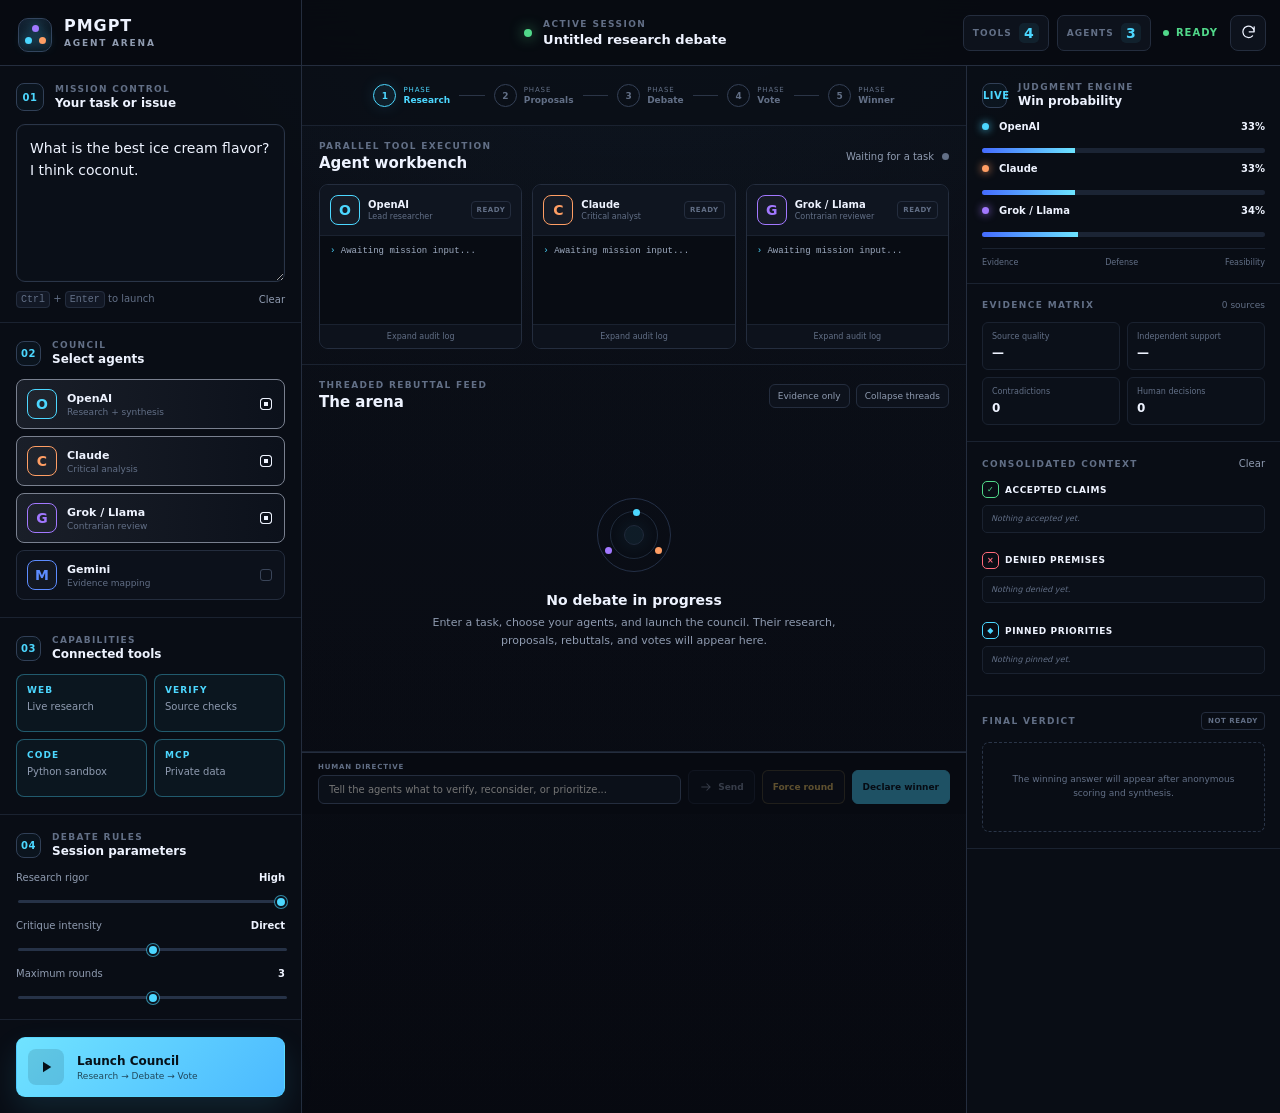
==== commit cccfed45: "Replace landing page with PMGPT Agent Arena" ====
--- a/index.html
+++ b/index.html
@@ -3,431 +3,284 @@
 <head>
   <meta charset="utf-8">
   <meta name="viewport" content="width=device-width, initial-scale=1">
-  <meta name="theme-color" content="#07111f">
+  <meta name="theme-color" content="#080b12">
   <meta name="color-scheme" content="dark">
-  <meta name="description" content="PMGPT Council turns one question into a structured multi-model debate, human-controlled review, and one defensible final answer.">
-  <meta property="og:title" content="PMGPT Council — One question. Multiple models. One defensible answer.">
-  <meta property="og:description" content="Compare, challenge, approve, reject, and synthesize answers from multiple AI models in one controlled workflow.">
-  <meta property="og:type" content="website">
-  <meta property="og:image" content="assets/social-preview.png">
-  <meta name="twitter:card" content="summary_large_image">
-  <title>PMGPT Council — Multi-Model AI Debate & Consensus</title>
+  <meta name="description" content="PMGPT Agent Arena — a human-controlled multi-agent research, debate, voting, and synthesis workspace.">
+  <title>PMGPT Agent Arena</title>
   <link rel="icon" href="assets/favicon.svg" type="image/svg+xml">
-  <script>document.documentElement.classList.add("js")</script>
   <link rel="stylesheet" href="assets/styles.css">
-  <script type="application/ld+json">
-  {
-    "@context": "https://schema.org",
-    "@type": "SoftwareApplication",
-    "name": "PMGPT Council",
-    "applicationCategory": "BusinessApplication",
-    "operatingSystem": "Web",
-    "description": "A human-controlled multi-model debate and consensus workflow for AI-assisted decisions.",
-    "url": "https://paymegpt.com/"
-  }
-  </script>
 </head>
 <body>
-  <a class="skip-link" href="#main">Skip to content</a>
-
-  <div class="page-glow page-glow-one" aria-hidden="true"></div>
-  <div class="page-glow page-glow-two" aria-hidden="true"></div>
-
-  <header class="site-header" data-header>
-    <div class="container nav-wrap">
-      <a class="brand" href="#top" aria-label="PMGPT Council home">
-        <span class="brand-mark" aria-hidden="true">
-          <span></span><span></span><span></span>
+  <a class="skip-link" href="#arena">Skip to arena</a>
+
+  <div class="app-shell">
+    <header class="topbar">
+      <div class="brand-block">
+        <span class="brand-glyph" aria-hidden="true">
+          <i></i><i></i><i></i>
         </span>
-        <span class="brand-copy">
+        <div>
           <strong>PMGPT</strong>
-          <small>COUNCIL</small>
-        </span>
-      </a>
-
-      <button class="menu-toggle" type="button" aria-label="Open navigation" aria-expanded="false" data-menu-toggle>
-        <span></span><span></span><span></span>
-      </button>
-
-      <nav class="site-nav" aria-label="Primary navigation" data-nav>
-        <a href="#how-it-works">How it works</a>
-        <a href="#demo">Live preview</a>
-        <a href="#use-cases">Use cases</a>
-        <a href="#architecture">Architecture</a>
-        <a class="nav-cta" href="https://paymegpt.com/" target="_blank" rel="noreferrer">Start with PMGPT</a>
-      </nav>
-    </div>
-  </header>
-
-  <main id="main">
-    <section class="hero section" id="top">
-      <div class="container hero-grid">
-        <div class="hero-copy reveal">
-          <div class="eyebrow">
-            <span class="pulse-dot"></span>
-            Human-controlled multi-model intelligence
-          </div>
-          <h1>One question.<br><span>Multiple models.</span><br>One defensible answer.</h1>
-          <p class="hero-lead">Stop trusting the first confident response. PMGPT Council lets leading AI models propose, challenge, score, and improve each other’s work—while you decide what gets accepted, rejected, or carried forward.</p>
-          <div class="hero-actions">
-            <a class="button button-primary" href="#demo">
-              See the council work
-              <svg viewBox="0 0 20 20" aria-hidden="true"><path d="M4 10h11M11 5l5 5-5 5"/></svg>
-            </a>
-            <a class="button button-secondary" href="#architecture">Explore the system</a>
-          </div>
-          <div class="model-line" aria-label="Compatible model providers">
-            <span>MODEL-AGNOSTIC</span>
-            <div><b>GPT</b><b>CLAUDE</b><b>GEMINI</b><b>GROK</b><b>LLAMA</b></div>
-          </div>
-        </div>
-
-        <div class="hero-console reveal" data-delay="120">
-          <div class="console-shell">
-            <div class="console-topbar">
-              <div class="window-dots" aria-hidden="true"><i></i><i></i><i></i></div>
-              <span>COUNCIL SESSION / 04</span>
-              <span class="secure-label"><i></i> CONTROLLED</span>
-            </div>
-            <div class="console-question">
-              <small>YOUR QUESTION</small>
-              <p>How should we design an architecture that can handle one million concurrent webhooks?</p>
-            </div>
-            <div class="console-stage-label">
-              <span>ROUND 2 · CROSS-EXAMINATION</span>
-              <span>3 MODELS ACTIVE</span>
-            </div>
-            <div class="agent-stack">
-              <article class="agent-row accepted">
-                <div class="agent-id">A</div>
-                <div class="agent-content">
-                  <div class="agent-meta"><strong>Proposal A</strong><span>Accepted claim</span></div>
-                  <p>Use an event ingestion tier with partitioned queues and idempotent consumers.</p>
-                </div>
-                <div class="status-icon" aria-label="Accepted">✓</div>
-              </article>
-              <article class="agent-row challenged">
-                <div class="agent-id">B</div>
-                <div class="agent-content">
-                  <div class="agent-meta"><strong>Proposal B</strong><span>Under critique</span></div>
-                  <p>Challenges the queue partition strategy and flags regional failover risk.</p>
-                </div>
-                <div class="status-icon" aria-label="Reviewing">!</div>
-              </article>
-              <article class="agent-row listening">
-                <div class="agent-id">C</div>
-                <div class="agent-content">
-                  <div class="agent-meta"><strong>Proposal C</strong><span>Listening</span></div>
-                  <p>Compares both approaches against cost, latency, and operational complexity.</p>
-                </div>
-                <div class="status-icon" aria-label="Listening">···</div>
-              </article>
-            </div>
-            <div class="truth-context">
-              <div>
-                <small>ESTABLISHED CONTEXT</small>
-                <span>Idempotency</span><span>Regional isolation</span><span>Backpressure</span>
-              </div>
-              <button type="button" data-scroll-consensus>Synthesize &amp; decide</button>
-            </div>
-          </div>
-          <div class="floating-chip chip-one"><span>92%</span> confidence</div>
-          <div class="floating-chip chip-two"><span>3×</span> independent review</div>
+          <span>AGENT ARENA</span>
         </div>
       </div>
 
-      <div class="container outcome-strip reveal" data-delay="200">
-        <div class="outcome-negative">
-          <span class="outcome-symbol">×</span>
-          <div><small>SINGLE-MODEL WORKFLOW</small><strong>One answer. One blind spot.</strong></div>
-        </div>
-        <div class="outcome-arrow" aria-hidden="true">→</div>
-        <div class="outcome-positive">
-          <span class="outcome-symbol">✓</span>
-          <div><small>PMGPT COUNCIL</small><strong>Multiple perspectives. One reviewed decision.</strong></div>
+      <div class="session-title">
+        <span class="live-dot"></span>
+        <div>
+          <small>ACTIVE SESSION</small>
+          <strong data-session-title>Untitled research debate</strong>
         </div>
       </div>
-    </section>
-
-    <section class="section section-muted" id="how-it-works">
-      <div class="container">
-        <div class="section-heading reveal">
-          <div class="eyebrow">The protocol</div>
-          <h2>Not another chat window.<br>A controlled decision process.</h2>
-          <p>Every council session moves through three deliberate phases designed to surface assumptions, expose disagreement, and preserve human judgment.</p>
-        </div>
-
-        <div class="phase-grid">
-          <article class="phase-card reveal">
-            <div class="phase-number">01</div>
-            <div class="phase-icon">
-              <svg viewBox="0 0 24 24" aria-hidden="true"><path d="M5 6h14M5 12h9M5 18h12"/></svg>
-            </div>
-            <small>ROUND ONE</small>
-            <h3>Independent proposals</h3>
-            <p>Your prompt is sent to multiple models in parallel. Each produces an independent answer before seeing any competing response.</p>
-            <ul>
-              <li>Parallel generation</li>
-              <li>Provider diversity</li>
-              <li>Streaming side-by-side</li>
-            </ul>
-          </article>
-
-          <article class="phase-card featured reveal" data-delay="100">
-            <div class="phase-number">02</div>
-            <div class="phase-icon">
-              <svg viewBox="0 0 24 24" aria-hidden="true"><path d="M8 8h8v8H8zM3 12h5M16 12h5M12 3v5M12 16v5"/></svg>
-            </div>
-            <small>ROUND TWO</small>
-            <h3>Cross-examination</h3>
-            <p>Models critique one another’s assumptions and risks. You can accept strong claims, deny weak ones, or simply listen.</p>
-            <ul>
-              <li>Inter-model critique</li>
-              <li>Accept / Deny / Listen</li>
-              <li>Established truth context</li>
-            </ul>
-          </article>
-
-          <article class="phase-card reveal" data-delay="200">
-            <div class="phase-number">03</div>
-            <div class="phase-icon">
-              <svg viewBox="0 0 24 24" aria-hidden="true"><path d="M4 5h16v14H4zM8 9h8M8 13h5"/></svg>
-            </div>
-            <small>FINAL ROUND</small>
-            <h3>Blind consensus</h3>
-            <p>Responses are anonymized, scored, and synthesized into a final recommendation with agreements, conflicts, and caveats intact.</p>
-            <ul>
-              <li>Anonymous evaluation</li>
-              <li>Multi-criteria scoring</li>
-              <li>Chairman synthesis</li>
-            </ul>
-          </article>
-        </div>
+
+      <div class="topbar-stats">
+        <button class="status-pill" type="button" data-open-tools>
+          <span>TOOLS</span>
+          <b data-tool-count>4</b>
+        </button>
+        <button class="status-pill" type="button" data-focus-models>
+          <span>AGENTS</span>
+          <b data-model-count>3</b>
+        </button>
+        <div class="system-status"><i></i> READY</div>
+        <button class="icon-button" type="button" title="Reset session" aria-label="Reset session" data-reset-session>
+          <svg viewBox="0 0 24 24" aria-hidden="true"><path d="M20 11a8 8 0 1 0-2.3 5.7M20 4v7h-7"/></svg>
+        </button>
       </div>
-    </section>
-
-    <section class="section demo-section" id="demo">
-      <div class="container">
-        <div class="section-heading centered reveal">
-          <div class="eyebrow">Interactive product preview</div>
-          <h2>Watch a council reach consensus.</h2>
-          <p>This browser-only simulation demonstrates the interaction design. Production responses would come from your PMGPT orchestration backend.</p>
-        </div>
-
-        <div class="demo-app reveal" data-demo-app>
-          <div class="demo-toolbar">
-            <label for="demo-question">Council question</label>
-            <div class="demo-input-row">
-              <select id="demo-question" data-question-select>
-                <option value="architecture">Design a resilient webhook architecture for massive scale.</option>
-                <option value="launch">Choose the strongest go-to-market plan for a new AI product.</option>
-                <option value="risk">Review a vendor agreement and identify the highest business risks.</option>
-              </select>
-              <button class="button button-primary" type="button" data-run-demo>Run council</button>
-            </div>
-            <div class="demo-progress" aria-label="Council phase">
-              <span class="active" data-stage-indicator="1">1. Propose</span>
-              <i></i>
-              <span data-stage-indicator="2">2. Challenge</span>
-              <i></i>
-              <span data-stage-indicator="3">3. Decide</span>
-            </div>
-          </div>
-
-          <div class="demo-model-grid" data-model-grid>
-            <article class="demo-model-card" data-model="a">
-              <div class="demo-model-head">
-                <span class="model-avatar">A</span>
-                <div><strong>Proposal A</strong><small>Independent response</small></div>
-                <span class="model-state" data-model-state>READY</span>
-              </div>
-              <p data-model-output>Select a question and run the council to begin.</p>
-              <div class="claim-actions" data-claim-actions hidden>
-                <button type="button" data-action="accept">Accept</button>
-                <button type="button" data-action="deny">Deny</button>
-                <button type="button" data-action="listen">Listen</button>
-              </div>
-            </article>
-
-            <article class="demo-model-card" data-model="b">
-              <div class="demo-model-head">
-                <span class="model-avatar">B</span>
-                <div><strong>Proposal B</strong><small>Independent response</small></div>
-                <span class="model-state" data-model-state>READY</span>
-              </div>
-              <p data-model-output>Each model will approach the same problem from a different angle.</p>
-              <div class="claim-actions" data-claim-actions hidden>
-                <button type="button" data-action="accept">Accept</button>
-                <button type="button" data-action="deny">Deny</button>
-                <button type="button" data-action="listen">Listen</button>
-              </div>
-            </article>
-
-            <article class="demo-model-card" data-model="c">
-              <div class="demo-model-head">
-                <span class="model-avatar">C</span>
-                <div><strong>Proposal C</strong><small>Independent response</small></div>
-                <span class="model-state" data-model-state>READY</span>
-              </div>
-              <p data-model-output>You remain in control of what enters the shared context.</p>
-              <div class="claim-actions" data-claim-actions hidden>
-                <button type="button" data-action="accept">Accept</button>
-                <button type="button" data-action="deny">Deny</button>
-                <button type="button" data-action="listen">Listen</button>
-              </div>
-            </article>
-          </div>
-
-          <div class="consensus-panel" data-consensus-panel>
-            <div class="consensus-head">
-              <div>
-                <small>CHAIRMAN SYNTHESIS</small>
-                <h3>Final council decision</h3>
-              </div>
-              <div class="score-ring" data-score-ring><span data-score>—</span><small>confidence</small></div>
-            </div>
-            <div class="consensus-body" data-consensus-output>
-              Run the simulated council, review each claim, and then synthesize a final answer.
-            </div>
-            <div class="consensus-footer">
-              <div class="context-tags" data-context-tags><span>No claims reviewed yet</span></div>
-              <button class="button button-light" type="button" data-synthesize disabled>Synthesize &amp; decide</button>
-            </div>
-          </div>
-        </div>
-      </div>
-    </section>
-
-    <section class="section control-section">
-      <div class="container control-grid">
-        <div class="control-copy reveal">
-          <div class="eyebrow">Human in the loop</div>
-          <h2>The models debate.<br><span>You set the rules.</span></h2>
-          <p>PMGPT Council is built around active oversight—not passive acceptance. Your decisions directly shape the context models receive in the next round.</p>
-          <a class="text-link" href="#demo">Try the controls <span>→</span></a>
-        </div>
-        <div class="control-cards">
-          <article class="control-card accept reveal">
-            <span class="control-action">ACCEPT</span>
-            <h3>Lock strong claims</h3>
-            <p>Add a validated idea to the established context so every model must account for it in the next round.</p>
-          </article>
-          <article class="control-card deny reveal" data-delay="80">
-            <span class="control-action">DENY</span>
-            <h3>Prune weak reasoning</h3>
-            <p>Remove a flawed assumption before it contaminates the rest of the debate or consumes more tokens.</p>
-          </article>
-          <article class="control-card listen reveal" data-delay="160">
-            <span class="control-action">LISTEN</span>
-            <h3>Let the debate develop</h3>
-            <p>Stay neutral and allow the models to cross-examine the claim before you make a decision.</p>
-          </article>
-        </div>
-      </div>
-    </section>
-
-    <section class="section section-muted" id="use-cases">
-      <div class="container">
-        <div class="section-heading reveal">
-          <div class="eyebrow">Where councils outperform first answers</div>
-          <h2>Built for decisions that deserve a second opinion.</h2>
-        </div>
-        <div class="use-case-grid">
-          <article class="use-case reveal"><span>01</span><h3>System architecture</h3><p>Stress-test scalability, reliability, security, and cost before committing engineering resources.</p></article>
-          <article class="use-case reveal" data-delay="50"><span>02</span><h3>Business strategy</h3><p>Compare competing plans, surface hidden assumptions, and produce a decision memo with tradeoffs.</p></article>
-          <article class="use-case reveal" data-delay="100"><span>03</span><h3>Research synthesis</h3><p>Force multiple perspectives to reconcile evidence, uncertainty, and contradictory findings.</p></article>
-          <article class="use-case reveal" data-delay="150"><span>04</span><h3>Risk review</h3><p>Run contracts, policies, or plans through specialized critics before final human approval.</p></article>
-          <article class="use-case reveal" data-delay="200"><span>05</span><h3>Marketing decisions</h3><p>Debate positioning, creative strategy, audience fit, and likely objections before launch.</p></article>
-          <article class="use-case reveal" data-delay="250"><span>06</span><h3>Code review</h3><p>Combine implementation, security, and performance perspectives into one prioritized review.</p></article>
-        </div>
-      </div>
-    </section>
-
-    <section class="section architecture-section" id="architecture">
-      <div class="container architecture-grid">
-        <div class="architecture-copy reveal">
-          <div class="eyebrow">Implementation-ready</div>
-          <h2>One orchestration layer.<br>Every model you trust.</h2>
-          <p>Use PMGPT as the control plane for model routing, debate state, streaming, user decisions, scoring, and final synthesis. Your product only needs one frontend-to-backend contract.</p>
-          <div class="architecture-points">
-            <div><span>01</span><p><strong>Unified model gateway</strong> Route providers through PMGPT, OpenRouter, or a LiteLLM-compatible endpoint.</p></div>
-            <div><span>02</span><p><strong>Server-side orchestration</strong> Keep API keys, debate state, and evaluation logic away from the browser.</p></div>
-            <div><span>03</span><p><strong>Streaming interface</strong> Use SSE or WebSockets to render model responses as they arrive.</p></div>
-            <div><span>04</span><p><strong>Auditable decisions</strong> Preserve proposals, critiques, user actions, scores, and final output as structured JSON.</p></div>
-          </div>
-        </div>
-
-        <div class="architecture-map reveal" data-delay="120" aria-label="System architecture diagram">
-          <div class="arch-node frontend-node"><small>EXPERIENCE</small><strong>Web / App UI</strong><span>Compare · Control · Decide</span></div>
-          <div class="arch-line vertical"><i></i></div>
-          <div class="arch-node core-node"><small>PMGPT CONTROL PLANE</small><strong>Council Orchestrator</strong><div><span>State</span><span>Rules</span><span>Scoring</span><span>Streaming</span></div></div>
-          <div class="arch-line branch"><i></i><i></i><i></i></div>
-          <div class="provider-row">
-            <div class="arch-node provider-node"><span class="provider-letter">A</span><strong>Model A</strong><small>Reasoning</small></div>
-            <div class="arch-node provider-node"><span class="provider-letter">B</span><strong>Model B</strong><small>Critique</small></div>
-            <div class="arch-node provider-node"><span class="provider-letter">C</span><strong>Model C</strong><small>Verification</small></div>
-          </div>
-          <div class="arch-caption"><span></span> Provider identities can remain hidden during evaluation.</div>
-        </div>
-      </div>
-    </section>
-
-    <section class="section evidence-section" id="research">
-      <div class="container evidence-grid">
-        <div class="evidence-quote reveal">
-          <span class="quote-mark">“</span>
-          <blockquote>Debate is valuable because disagreement becomes visible, inspectable, and correctable before the final answer is produced.</blockquote>
-          <p>PMGPT Council product principle</p>
-        </div>
-        <div class="evidence-copy reveal" data-delay="100">
-          <div class="eyebrow">Research-informed, not hype-driven</div>
-          <h2>Multi-agent debate can improve reasoning and factuality.</h2>
-          <p>Published work has found meaningful gains from structured multi-agent debate and heterogeneous consensus. Results vary by task, model quality, prompts, and evaluation design, so PMGPT keeps the human decision-maker in control.</p>
-          <div class="research-links">
-            <a href="https://arxiv.org/abs/2305.14325" target="_blank" rel="noreferrer"><span>2023</span><div><strong>Improving Factuality and Reasoning through Multiagent Debate</strong><small>Du et al. · arXiv</small></div><b>↗</b></a>
-            <a href="https://arxiv.org/abs/2604.02923" target="_blank" rel="noreferrer"><span>2026</span><div><strong>Council Mode: Multi-Agent Consensus</strong><small>Wu et al. · arXiv</small></div><b>↗</b></a>
-          </div>
-          <p class="evidence-note"><strong>Important:</strong> Consensus is not proof. PMGPT Council is a decision-support system, not a substitute for qualified human review in medical, legal, financial, or safety-critical work.</p>
-        </div>
-      </div>
-    </section>
-
-    <section class="section final-cta">
-      <div class="container">
-        <div class="cta-panel reveal">
-          <div class="cta-orbit orbit-one" aria-hidden="true"></div>
-          <div class="cta-orbit orbit-two" aria-hidden="true"></div>
-          <div class="cta-content">
-            <div class="eyebrow">A better answer starts with a better process</div>
-            <h2>Don’t ask one model.<br><span>Convene the council.</span></h2>
-            <p>Bring multi-model deliberation, human control, and auditable consensus into the PMGPT platform.</p>
-            <div class="hero-actions centered-actions">
-              <a class="button button-light" href="https://paymegpt.com/" target="_blank" rel="noreferrer">Start with PMGPT</a>
-              <a class="button button-outline-light" href="#architecture">Review implementation</a>
-            </div>
-          </div>
-        </div>
-      </div>
-    </section>
-  </main>
-
-  <footer class="site-footer">
-    <div class="container footer-grid">
-      <a class="brand footer-brand" href="#top" aria-label="PMGPT Council home">
-        <span class="brand-mark" aria-hidden="true"><span></span><span></span><span></span></span>
-        <span class="brand-copy"><strong>PMGPT</strong><small>COUNCIL</small></span>
-      </a>
-      <p>Multi-model intelligence, orchestrated with human judgment.</p>
-      <div class="footer-links">
-        <a href="#how-it-works">Protocol</a>
-        <a href="#demo">Preview</a>
-        <a href="#research">Research</a>
-        <a href="https://paymegpt.com/" target="_blank" rel="noreferrer">PayMeGPT</a>
-      </div>
-      <small>© <span data-year></span> PMGPT. All rights reserved.</small>
-    </div>
-  </footer>
-
-  <script src="assets/app.js" defer></script>
+    </header>
+
+    <main class="arena-layout" id="arena">
+      <aside class="control-rail" aria-label="Session controls">
+        <section class="rail-section prompt-section">
+          <div class="section-label">
+            <span>01</span>
+            <div><small>MISSION CONTROL</small><strong>Your task or issue</strong></div>
+          </div>
+          <textarea data-task-input rows="6" spellcheck="true" aria-label="Task or issue">What is the best ice cream flavor? I think coconut.</textarea>
+          <div class="prompt-meta">
+            <span><kbd>Ctrl</kbd> + <kbd>Enter</kbd> to launch</span>
+            <button type="button" data-clear-task>Clear</button>
+          </div>
+        </section>
+
+        <section class="rail-section" data-model-selector>
+          <div class="section-label compact">
+            <span>02</span>
+            <div><small>COUNCIL</small><strong>Select agents</strong></div>
+          </div>
+          <div class="model-toggle-list">
+            <label class="model-toggle openai">
+              <input type="checkbox" value="openai" checked>
+              <span class="model-avatar">O</span>
+              <span><strong>OpenAI</strong><small>Research + synthesis</small></span>
+              <i></i>
+            </label>
+            <label class="model-toggle claude">
+              <input type="checkbox" value="claude" checked>
+              <span class="model-avatar">C</span>
+              <span><strong>Claude</strong><small>Critical analysis</small></span>
+              <i></i>
+            </label>
+            <label class="model-toggle grok">
+              <input type="checkbox" value="grok" checked>
+              <span class="model-avatar">G</span>
+              <span><strong>Grok / Llama</strong><small>Contrarian review</small></span>
+              <i></i>
+            </label>
+            <label class="model-toggle gemini">
+              <input type="checkbox" value="gemini">
+              <span class="model-avatar">M</span>
+              <span><strong>Gemini</strong><small>Evidence mapping</small></span>
+              <i></i>
+            </label>
+          </div>
+        </section>
+
+        <section class="rail-section">
+          <div class="section-label compact">
+            <span>03</span>
+            <div><small>CAPABILITIES</small><strong>Connected tools</strong></div>
+          </div>
+          <div class="tool-grid">
+            <label><input type="checkbox" checked data-tool><span>WEB</span><small>Live research</small></label>
+            <label><input type="checkbox" checked data-tool><span>VERIFY</span><small>Source checks</small></label>
+            <label><input type="checkbox" checked data-tool><span>CODE</span><small>Python sandbox</small></label>
+            <label><input type="checkbox" checked data-tool><span>MCP</span><small>Private data</small></label>
+          </div>
+        </section>
+
+        <section class="rail-section settings-section">
+          <div class="section-label compact">
+            <span>04</span>
+            <div><small>DEBATE RULES</small><strong>Session parameters</strong></div>
+          </div>
+
+          <label class="range-control">
+            <div><span>Research rigor</span><output data-rigor-value>High</output></div>
+            <input type="range" min="1" max="3" value="3" data-rigor>
+          </label>
+          <label class="range-control">
+            <div><span>Critique intensity</span><output data-critique-value>Direct</output></div>
+            <input type="range" min="1" max="3" value="2" data-critique>
+          </label>
+          <label class="range-control">
+            <div><span>Maximum rounds</span><output data-rounds-value>3</output></div>
+            <input type="range" min="1" max="5" value="3" data-rounds>
+          </label>
+        </section>
+
+        <button class="launch-button" type="button" data-start-debate>
+          <span class="launch-icon">
+            <svg viewBox="0 0 24 24" aria-hidden="true"><path d="m8 5 11 7-11 7V5z"/></svg>
+          </span>
+          <span><strong>Launch Council</strong><small>Research → Debate → Vote</small></span>
+        </button>
+      </aside>
+
+      <section class="workspace">
+        <nav class="stage-track" aria-label="Debate progress">
+          <div class="stage active" data-stage="1"><span>1</span><div><small>PHASE</small><strong>Research</strong></div></div>
+          <i></i>
+          <div class="stage" data-stage="2"><span>2</span><div><small>PHASE</small><strong>Proposals</strong></div></div>
+          <i></i>
+          <div class="stage" data-stage="3"><span>3</span><div><small>PHASE</small><strong>Debate</strong></div></div>
+          <i></i>
+          <div class="stage" data-stage="4"><span>4</span><div><small>PHASE</small><strong>Vote</strong></div></div>
+          <i></i>
+          <div class="stage" data-stage="5"><span>5</span><div><small>PHASE</small><strong>Winner</strong></div></div>
+        </nav>
+
+        <section class="agent-workbench" aria-labelledby="workbench-title">
+          <div class="panel-heading">
+            <div>
+              <small>PARALLEL TOOL EXECUTION</small>
+              <h1 id="workbench-title">Agent workbench</h1>
+            </div>
+            <div class="workbench-status"><span data-workbench-status>Waiting for a task</span><i></i></div>
+          </div>
+
+          <div class="agent-card-grid" data-agent-cards>
+            <article class="agent-card openai" data-agent-card="openai">
+              <header><span class="model-avatar">O</span><div><strong>OpenAI</strong><small>Lead researcher</small></div><span class="agent-state" data-agent-state>STANDBY</span></header>
+              <div class="terminal-log" data-agent-log><p><i>›</i> Awaiting mission input...</p></div>
+              <button type="button" class="expand-log" data-expand-log>Expand audit log</button>
+            </article>
+            <article class="agent-card claude" data-agent-card="claude">
+              <header><span class="model-avatar">C</span><div><strong>Claude</strong><small>Critical analyst</small></div><span class="agent-state" data-agent-state>STANDBY</span></header>
+              <div class="terminal-log" data-agent-log><p><i>›</i> Awaiting mission input...</p></div>
+              <button type="button" class="expand-log" data-expand-log>Expand audit log</button>
+            </article>
+            <article class="agent-card grok" data-agent-card="grok">
+              <header><span class="model-avatar">G</span><div><strong>Grok / Llama</strong><small>Contrarian reviewer</small></div><span class="agent-state" data-agent-state>STANDBY</span></header>
+              <div class="terminal-log" data-agent-log><p><i>›</i> Awaiting mission input...</p></div>
+              <button type="button" class="expand-log" data-expand-log>Expand audit log</button>
+            </article>
+            <article class="agent-card gemini hidden-agent" data-agent-card="gemini">
+              <header><span class="model-avatar">M</span><div><strong>Gemini</strong><small>Evidence mapper</small></div><span class="agent-state" data-agent-state>STANDBY</span></header>
+              <div class="terminal-log" data-agent-log><p><i>›</i> Awaiting mission input...</p></div>
+              <button type="button" class="expand-log" data-expand-log>Expand audit log</button>
+            </article>
+          </div>
+        </section>
+
+        <section class="debate-panel" aria-labelledby="debate-title">
+          <div class="panel-heading debate-heading">
+            <div>
+              <small>THREADED REBUTTAL FEED</small>
+              <h2 id="debate-title">The arena</h2>
+            </div>
+            <div class="feed-controls">
+              <button type="button" class="quiet-button" data-filter-evidence>Evidence only</button>
+              <button type="button" class="quiet-button" data-collapse-feed>Collapse threads</button>
+            </div>
+          </div>
+
+          <div class="debate-feed" data-debate-feed>
+            <div class="empty-state">
+              <span class="empty-orbit"><i></i><i></i><i></i></span>
+              <h3>No debate in progress</h3>
+              <p>Enter a task, choose your agents, and launch the council. Their research, proposals, rebuttals, and votes will appear here.</p>
+            </div>
+          </div>
+        </section>
+
+        <section class="command-dock">
+          <div class="dock-context">
+            <small>HUMAN DIRECTIVE</small>
+            <input type="text" placeholder="Tell the agents what to verify, reconsider, or prioritize..." data-human-directive>
+          </div>
+          <button type="button" class="dock-button" data-send-directive disabled>
+            <svg viewBox="0 0 24 24" aria-hidden="true"><path d="M4 12h15M13 6l6 6-6 6"/></svg>
+            Send
+          </button>
+          <button type="button" class="dock-button warning" data-force-round disabled>Force round</button>
+          <button type="button" class="dock-button primary" data-synthesize disabled>Declare winner</button>
+        </section>
+      </section>
+
+      <aside class="judgment-rail" aria-label="Judgment and synthesis">
+        <section class="judge-section scoreboard-section">
+          <div class="section-label compact">
+            <span>LIVE</span>
+            <div><small>JUDGMENT ENGINE</small><strong>Win probability</strong></div>
+          </div>
+          <div class="scoreboard" data-scoreboard>
+            <div data-score-row="openai"><div><span class="score-dot openai"></span><strong>OpenAI</strong><b data-score>34%</b></div><progress max="100" value="34"></progress></div>
+            <div data-score-row="claude"><div><span class="score-dot claude"></span><strong>Claude</strong><b data-score>33%</b></div><progress max="100" value="33"></progress></div>
+            <div data-score-row="grok"><div><span class="score-dot grok"></span><strong>Grok / Llama</strong><b data-score>33%</b></div><progress max="100" value="33"></progress></div>
+            <div class="hidden-agent" data-score-row="gemini"><div><span class="score-dot gemini"></span><strong>Gemini</strong><b data-score>0%</b></div><progress max="100" value="0"></progress></div>
+          </div>
+          <div class="score-legend"><span>Evidence</span><span>Defense</span><span>Feasibility</span></div>
+        </section>
+
+        <section class="judge-section evidence-section">
+          <div class="judge-heading"><small>EVIDENCE MATRIX</small><span data-source-count>0 sources</span></div>
+          <div class="evidence-matrix">
+            <div><span>Source quality</span><b data-metric="quality">—</b></div>
+            <div><span>Independent support</span><b data-metric="support">—</b></div>
+            <div><span>Contradictions</span><b data-metric="contradictions">0</b></div>
+            <div><span>Human decisions</span><b data-metric="human">0</b></div>
+          </div>
+        </section>
+
+        <section class="judge-section context-section">
+          <div class="judge-heading"><small>CONSOLIDATED CONTEXT</small><button type="button" data-clear-context>Clear</button></div>
+          <div class="context-column">
+            <div>
+              <h3><span class="context-icon accepted">✓</span> Accepted claims</h3>
+              <ul data-accepted-context><li class="muted">Nothing accepted yet.</li></ul>
+            </div>
+            <div>
+              <h3><span class="context-icon denied">×</span> Denied premises</h3>
+              <ul data-denied-context><li class="muted">Nothing denied yet.</li></ul>
+            </div>
+            <div>
+              <h3><span class="context-icon pinned">◆</span> Pinned priorities</h3>
+              <ul data-pinned-context><li class="muted">Nothing pinned yet.</li></ul>
+            </div>
+          </div>
+        </section>
+
+        <section class="judge-section verdict-section" data-verdict-panel>
+          <div class="judge-heading"><small>FINAL VERDICT</small><span class="verdict-state" data-verdict-state>NOT READY</span></div>
+          <div class="verdict-empty" data-verdict-empty>
+            The winning answer will appear after anonymous scoring and synthesis.
+          </div>
+          <div class="verdict-content" data-verdict-content hidden>
+            <div class="winner-banner"><span>WINNER</span><strong data-winner-name>—</strong><b data-winner-score>—</b></div>
+            <p data-final-answer></p>
+            <div class="verdict-actions">
+              <button type="button" data-copy-verdict>Copy result</button>
+              <button type="button" data-export-session>Export JSON</button>
+            </div>
+          </div>
+        </section>
+      </aside>
+    </main>
+  </div>
+
+  <div class="toast" role="status" aria-live="polite" data-toast></div>
+
+  <script src="assets/app.js"></script>
 </body>
 </html>
--- a/assets/styles.css
+++ b/assets/styles.css
@@ -1,511 +1,314 @@
 :root {
-  --bg: #07111f;
-  --bg-deep: #040a13;
-  --surface: rgba(13, 28, 46, 0.74);
-  --surface-solid: #0d1a2b;
-  --surface-raised: #11243a;
-  --line: rgba(162, 193, 219, 0.16);
-  --line-strong: rgba(162, 193, 219, 0.28);
-  --text: #eef7ff;
-  --muted: #98abc0;
-  --muted-strong: #c3d2df;
-  --cyan: #6fe7ff;
-  --cyan-bright: #98f3ff;
-  --violet: #a991ff;
-  --green: #73f0b0;
-  --red: #ff8c9e;
-  --amber: #ffd27b;
-  --shadow: 0 30px 90px rgba(0, 0, 0, 0.35);
-  --radius-lg: 28px;
-  --radius-md: 20px;
-  --radius-sm: 14px;
-  --container: 1180px;
+  --bg: #070910;
+  --panel: #0d111b;
+  --panel-2: #111724;
+  --panel-3: #151c2b;
+  --line: #242d3e;
+  --line-soft: #1a2230;
+  --text: #eef3ff;
+  --muted: #8f9bb0;
+  --faint: #626f86;
+  --cyan: #4cd7ff;
+  --blue: #5d8cff;
+  --purple: #a278ff;
+  --orange: #ff9e64;
+  --green: #51d88a;
+  --red: #ff6b7a;
+  --yellow: #ffd166;
+  --shadow: 0 18px 50px rgba(0, 0, 0, .28);
 }
 
 * { box-sizing: border-box; }
-html { scroll-behavior: smooth; }
+[hidden] { display: none !important; }
+html { min-width: 320px; background: var(--bg); }
 body {
   margin: 0;
-  min-width: 320px;
+  min-height: 100vh;
   overflow-x: hidden;
+  color: var(--text);
   background:
-    linear-gradient(rgba(111, 231, 255, 0.018) 1px, transparent 1px),
-    linear-gradient(90deg, rgba(111, 231, 255, 0.018) 1px, transparent 1px),
-    var(--bg);
-  background-size: 48px 48px;
-  color: var(--text);
+    radial-gradient(circle at 50% -20%, rgba(76, 215, 255, .08), transparent 38%),
+    linear-gradient(180deg, #080b12 0%, #070910 100%);
   font-family: Inter, ui-sans-serif, system-ui, -apple-system, BlinkMacSystemFont, "Segoe UI", sans-serif;
-  line-height: 1.6;
-  -webkit-font-smoothing: antialiased;
-}
-
-body.menu-open { overflow: hidden; }
-a { color: inherit; text-decoration: none; }
-button, input, select { font: inherit; }
-button, a { -webkit-tap-highlight-color: transparent; }
+  font-size: 14px;
+}
+button, textarea, input { font: inherit; }
 button { color: inherit; }
-img, svg { display: block; max-width: 100%; }
-::selection { background: rgba(111, 231, 255, 0.26); color: var(--text); }
-
-.skip-link {
-  position: fixed;
-  z-index: 2000;
-  top: 12px;
-  left: 12px;
-  padding: 10px 14px;
-  transform: translateY(-160%);
-  border-radius: 10px;
-  background: var(--text);
-  color: var(--bg);
-  font-weight: 800;
-}
-.skip-link:focus { transform: translateY(0); }
-
-.container { width: min(calc(100% - 40px), var(--container)); margin-inline: auto; }
-.section { position: relative; padding: 118px 0; }
-.section-muted {
-  border-top: 1px solid var(--line);
+button, label { -webkit-tap-highlight-color: transparent; }
+button:focus-visible, input:focus-visible, textarea:focus-visible { outline: 2px solid var(--cyan); outline-offset: 2px; }
+.skip-link { position: fixed; left: 12px; top: -80px; z-index: 100; padding: 10px 14px; color: #061018; background: var(--cyan); border-radius: 8px; font-weight: 800; }
+.skip-link:focus { top: 12px; }
+
+.app-shell { min-height: 100vh; }
+.topbar {
+  position: sticky;
+  top: 0;
+  z-index: 30;
+  height: 66px;
+  display: grid;
+  grid-template-columns: 302px minmax(280px, 1fr) auto;
+  align-items: center;
   border-bottom: 1px solid var(--line);
-  background: linear-gradient(180deg, rgba(7, 17, 31, 0.4), rgba(11, 24, 40, 0.7), rgba(7, 17, 31, 0.4));
-}
-
-.page-glow {
-  position: fixed;
-  z-index: -1;
-  width: 560px;
-  height: 560px;
-  border-radius: 50%;
-  filter: blur(100px);
-  pointer-events: none;
-  opacity: 0.14;
-}
-.page-glow-one { top: -250px; left: -180px; background: var(--cyan); }
-.page-glow-two { top: 25%; right: -250px; background: var(--violet); opacity: 0.1; }
-
-.site-header {
-  position: fixed;
-  z-index: 1000;
-  top: 0;
-  left: 0;
-  width: 100%;
-  border-bottom: 1px solid transparent;
-  transition: background 180ms ease, border-color 180ms ease, backdrop-filter 180ms ease;
-}
-.site-header.scrolled {
-  border-color: var(--line);
-  background: rgba(4, 10, 19, 0.82);
+  background: rgba(8, 11, 18, .94);
   backdrop-filter: blur(18px);
 }
-.nav-wrap { display: flex; align-items: center; justify-content: space-between; min-height: 78px; }
-.brand { display: inline-flex; align-items: center; gap: 12px; }
-.brand-mark { position: relative; display: grid; width: 34px; height: 34px; place-items: center; }
-.brand-mark::before,
-.brand-mark::after {
-  content: "";
-  position: absolute;
-  inset: 4px;
-  border: 1px solid rgba(111, 231, 255, 0.48);
-  border-radius: 50%;
-}
-.brand-mark::after { inset: 10px; border-color: rgba(169, 145, 255, 0.6); }
-.brand-mark span {
-  position: absolute;
-  width: 6px;
-  height: 6px;
-  border-radius: 50%;
-  background: var(--cyan);
-  box-shadow: 0 0 18px rgba(111, 231, 255, 0.9);
-}
-.brand-mark span:nth-child(1) { transform: translate(-11px, 7px); }
-.brand-mark span:nth-child(2) { transform: translate(11px, 7px); background: var(--violet); }
-.brand-mark span:nth-child(3) { transform: translateY(-12px); background: var(--green); }
-.brand-copy { display: flex; flex-direction: column; line-height: 1; }
-.brand-copy strong { font-size: 1rem; letter-spacing: 0.12em; }
-.brand-copy small { margin-top: 4px; color: var(--cyan); font-size: 0.58rem; font-weight: 900; letter-spacing: 0.34em; }
-.site-nav { display: flex; align-items: center; gap: 28px; }
-.site-nav > a { color: var(--muted-strong); font-size: 0.88rem; font-weight: 700; transition: color 160ms ease; }
-.site-nav > a:hover, .site-nav > a:focus-visible { color: var(--text); }
-.site-nav .nav-cta {
-  padding: 11px 17px;
-  border: 1px solid rgba(111, 231, 255, 0.3);
-  border-radius: 999px;
-  background: rgba(111, 231, 255, 0.08);
-  color: var(--cyan-bright);
-}
-.menu-toggle { display: none; width: 44px; height: 44px; border: 0; background: transparent; cursor: pointer; }
-.menu-toggle span { display: block; width: 24px; height: 2px; margin: 5px auto; border-radius: 4px; background: var(--text); transition: transform 180ms ease, opacity 180ms ease; }
-
-.hero { padding-top: 178px; padding-bottom: 78px; }
-.hero::before {
-  content: "";
-  position: absolute;
-  top: 0;
-  left: 50%;
-  width: min(92vw, 1120px);
-  height: 670px;
-  transform: translateX(-50%);
-  background: radial-gradient(circle at 70% 35%, rgba(111, 231, 255, 0.12), transparent 38%), radial-gradient(circle at 48% 18%, rgba(169, 145, 255, 0.08), transparent 32%);
-  pointer-events: none;
-}
-.hero-grid { position: relative; display: grid; grid-template-columns: 0.92fr 1.08fr; align-items: center; gap: 70px; }
-.eyebrow { display: inline-flex; align-items: center; gap: 10px; color: var(--cyan-bright); font-size: 0.72rem; font-weight: 900; letter-spacing: 0.16em; text-transform: uppercase; }
-.pulse-dot { width: 7px; height: 7px; border-radius: 50%; background: var(--green); box-shadow: 0 0 0 6px rgba(115, 240, 176, 0.08), 0 0 20px rgba(115, 240, 176, 0.8); }
-.hero h1,
-.section-heading h2,
-.control-copy h2,
-.architecture-copy h2,
-.evidence-copy h2,
-.cta-content h2 {
-  margin: 24px 0 24px;
-  font-size: clamp(3rem, 6vw, 5.7rem);
-  line-height: 0.98;
-  letter-spacing: -0.055em;
-}
-.hero h1 span,
-.control-copy h2 span,
-.cta-content h2 span { color: transparent; background: linear-gradient(100deg, var(--cyan-bright), var(--violet)); background-clip: text; -webkit-background-clip: text; }
-.hero-lead { max-width: 630px; margin: 0; color: var(--muted-strong); font-size: 1.08rem; line-height: 1.8; }
-.hero-actions { display: flex; align-items: center; flex-wrap: wrap; gap: 14px; margin-top: 34px; }
-.button {
-  display: inline-flex;
-  align-items: center;
-  justify-content: center;
-  gap: 10px;
-  min-height: 50px;
-  padding: 0 20px;
-  border: 1px solid transparent;
-  border-radius: 13px;
-  font-size: 0.9rem;
-  font-weight: 850;
-  cursor: pointer;
-  transition: transform 160ms ease, box-shadow 160ms ease, border-color 160ms ease, background 160ms ease;
-}
-.button:hover { transform: translateY(-2px); }
-.button:focus-visible, .claim-actions button:focus-visible, select:focus-visible, .menu-toggle:focus-visible { outline: 3px solid rgba(111, 231, 255, 0.4); outline-offset: 3px; }
-.button svg { width: 18px; fill: none; stroke: currentColor; stroke-width: 1.8; stroke-linecap: round; stroke-linejoin: round; }
-.button-primary { background: linear-gradient(120deg, var(--cyan), #84c6ff); color: #07111f; box-shadow: 0 16px 36px rgba(78, 205, 238, 0.2); }
-.button-primary:hover { box-shadow: 0 18px 42px rgba(78, 205, 238, 0.3); }
-.button-secondary { border-color: var(--line-strong); background: rgba(255, 255, 255, 0.025); color: var(--text); }
-.button-light { background: var(--text); color: var(--bg-deep); }
-.button-outline-light { border-color: rgba(255, 255, 255, 0.34); color: white; background: rgba(255, 255, 255, 0.04); }
-.model-line { display: flex; align-items: center; gap: 18px; margin-top: 44px; color: var(--muted); }
-.model-line > span { font-size: 0.6rem; font-weight: 900; letter-spacing: 0.18em; }
-.model-line > div { display: flex; align-items: center; flex-wrap: wrap; gap: 15px; }
-.model-line b { color: rgba(238, 247, 255, 0.56); font-size: 0.66rem; letter-spacing: 0.05em; }
-
-.hero-console { position: relative; min-width: 0; }
-.console-shell {
-  position: relative;
-  overflow: hidden;
-  border: 1px solid rgba(139, 189, 220, 0.23);
-  border-radius: 24px;
-  background: linear-gradient(160deg, rgba(16, 34, 55, 0.94), rgba(7, 17, 31, 0.96));
-  box-shadow: var(--shadow), inset 0 1px 0 rgba(255, 255, 255, 0.04);
-}
-.console-shell::after {
-  content: "";
-  position: absolute;
-  top: -130px;
-  right: -110px;
-  width: 320px;
-  height: 320px;
-  border-radius: 50%;
-  background: rgba(111, 231, 255, 0.08);
-  filter: blur(30px);
-  pointer-events: none;
-}
-.console-topbar { display: flex; align-items: center; justify-content: space-between; min-height: 48px; padding: 0 18px; border-bottom: 1px solid var(--line); color: var(--muted); font-size: 0.58rem; font-weight: 900; letter-spacing: 0.14em; }
-.window-dots { display: flex; gap: 5px; }
-.window-dots i { width: 7px; height: 7px; border-radius: 50%; background: rgba(255, 255, 255, 0.18); }
-.window-dots i:nth-child(2) { background: rgba(111, 231, 255, 0.45); }
-.window-dots i:nth-child(3) { background: rgba(169, 145, 255, 0.45); }
-.secure-label { display: inline-flex; align-items: center; gap: 6px; color: var(--green); }
-.secure-label i { width: 5px; height: 5px; border-radius: 50%; background: currentColor; box-shadow: 0 0 12px currentColor; }
-.console-question { padding: 22px 24px 20px; border-bottom: 1px solid var(--line); }
-.console-question small, .truth-context small { color: var(--cyan); font-size: 0.56rem; font-weight: 900; letter-spacing: 0.15em; }
-.console-question p { margin: 8px 0 0; color: var(--text); font-size: 0.95rem; font-weight: 720; line-height: 1.55; }
-.console-stage-label { display: flex; align-items: center; justify-content: space-between; padding: 14px 24px 10px; color: var(--muted); font-size: 0.54rem; font-weight: 900; letter-spacing: 0.13em; }
-.agent-stack { display: grid; gap: 10px; padding: 0 14px 14px; }
-.agent-row { display: grid; grid-template-columns: 38px minmax(0, 1fr) 28px; align-items: center; gap: 12px; min-height: 90px; padding: 13px 14px; border: 1px solid var(--line); border-radius: 15px; background: rgba(255, 255, 255, 0.025); }
-.agent-row.accepted { border-color: rgba(115, 240, 176, 0.24); background: linear-gradient(90deg, rgba(115, 240, 176, 0.07), transparent 70%); }
-.agent-row.challenged { border-color: rgba(255, 210, 123, 0.23); }
-.agent-id { display: grid; width: 36px; height: 36px; place-items: center; border: 1px solid rgba(111, 231, 255, 0.25); border-radius: 11px; background: rgba(111, 231, 255, 0.08); color: var(--cyan-bright); font-weight: 900; }
-.agent-row:nth-child(2) .agent-id { border-color: rgba(169, 145, 255, 0.25); background: rgba(169, 145, 255, 0.08); color: #c8baff; }
-.agent-row:nth-child(3) .agent-id { border-color: rgba(115, 240, 176, 0.22); background: rgba(115, 240, 176, 0.07); color: var(--green); }
-.agent-meta { display: flex; align-items: center; justify-content: space-between; gap: 12px; }
-.agent-meta strong { font-size: 0.73rem; }
-.agent-meta span { color: var(--muted); font-size: 0.56rem; font-weight: 800; text-transform: uppercase; letter-spacing: 0.08em; }
-.agent-content p { overflow: hidden; margin: 5px 0 0; color: var(--muted-strong); font-size: 0.72rem; line-height: 1.48; display: -webkit-box; -webkit-box-orient: vertical; -webkit-line-clamp: 2; }
-.status-icon { display: grid; width: 26px; height: 26px; place-items: center; border-radius: 50%; background: rgba(255, 255, 255, 0.05); color: var(--muted); font-size: 0.72rem; font-weight: 900; }
-.accepted .status-icon { background: rgba(115, 240, 176, 0.1); color: var(--green); }
-.challenged .status-icon { background: rgba(255, 210, 123, 0.1); color: var(--amber); }
-.truth-context { display: flex; align-items: center; justify-content: space-between; gap: 18px; padding: 17px 20px; border-top: 1px solid var(--line); background: rgba(2, 8, 15, 0.35); }
-.truth-context > div { display: flex; align-items: center; flex-wrap: wrap; gap: 6px; }
-.truth-context small { width: 100%; margin-bottom: 3px; }
-.truth-context span { padding: 4px 7px; border: 1px solid rgba(115, 240, 176, 0.13); border-radius: 999px; background: rgba(115, 240, 176, 0.06); color: #b8f8d7; font-size: 0.52rem; }
-.truth-context button { flex: 0 0 auto; border: 1px solid rgba(111, 231, 255, 0.24); border-radius: 10px; background: rgba(111, 231, 255, 0.1); color: var(--cyan-bright); padding: 10px 12px; font-size: 0.64rem; font-weight: 900; cursor: pointer; }
-.floating-chip { position: absolute; z-index: 3; padding: 9px 12px; border: 1px solid var(--line-strong); border-radius: 12px; background: rgba(10, 23, 38, 0.93); box-shadow: 0 14px 40px rgba(0,0,0,.28); color: var(--muted); font-size: 0.62rem; font-weight: 760; backdrop-filter: blur(14px); }
-.floating-chip span { color: var(--text); font-size: 0.72rem; font-weight: 900; }
-.chip-one { top: 112px; right: -26px; }
-.chip-two { bottom: 78px; left: -26px; }
-
-.outcome-strip { display: grid; grid-template-columns: 1fr auto 1fr; align-items: center; gap: 22px; margin-top: 90px; padding-top: 32px; border-top: 1px solid var(--line); }
-.outcome-negative, .outcome-positive { display: flex; align-items: center; gap: 16px; }
-.outcome-symbol { display: grid; width: 44px; height: 44px; place-items: center; border-radius: 50%; font-size: 1.25rem; font-weight: 500; }
-.outcome-negative .outcome-symbol { background: rgba(255, 140, 158, 0.08); color: var(--red); }
-.outcome-positive .outcome-symbol { background: rgba(115, 240, 176, 0.08); color: var(--green); }
-.outcome-strip small { display: block; margin-bottom: 4px; color: var(--muted); font-size: 0.55rem; font-weight: 900; letter-spacing: 0.13em; }
-.outcome-strip strong { font-size: 0.9rem; }
-.outcome-arrow { color: rgba(111, 231, 255, 0.58); font-size: 1.3rem; }
-
-.section-heading { max-width: 760px; }
-.section-heading.centered { margin-inline: auto; text-align: center; }
-.section-heading.centered .eyebrow { justify-content: center; }
-.section-heading h2, .control-copy h2, .architecture-copy h2, .evidence-copy h2, .cta-content h2 { font-size: clamp(2.4rem, 5vw, 4.3rem); }
-.section-heading p, .control-copy > p, .architecture-copy > p, .evidence-copy > p { max-width: 690px; margin: 0; color: var(--muted-strong); font-size: 1rem; line-height: 1.8; }
-.phase-grid { display: grid; grid-template-columns: repeat(3, 1fr); gap: 18px; margin-top: 58px; }
-.phase-card { position: relative; min-height: 455px; overflow: hidden; padding: 32px; border: 1px solid var(--line); border-radius: var(--radius-md); background: linear-gradient(155deg, rgba(17, 36, 58, 0.72), rgba(9, 21, 35, 0.85)); }
-.phase-card.featured { border-color: rgba(111, 231, 255, 0.26); box-shadow: inset 0 1px 0 rgba(111, 231, 255, 0.06), 0 25px 70px rgba(0,0,0,.18); }
-.phase-card.featured::before { content: ""; position: absolute; inset: 0; background: radial-gradient(circle at 80% 0%, rgba(111, 231, 255, 0.11), transparent 35%); pointer-events: none; }
-.phase-number { position: absolute; top: 14px; right: 20px; color: rgba(255,255,255,.045); font-size: 5.4rem; font-weight: 950; line-height: 1; }
-.phase-icon { display: grid; width: 50px; height: 50px; margin-bottom: 38px; place-items: center; border: 1px solid rgba(111, 231, 255, 0.22); border-radius: 15px; background: rgba(111, 231, 255, 0.07); color: var(--cyan); }
-.phase-icon svg { width: 24px; fill: none; stroke: currentColor; stroke-width: 1.7; stroke-linecap: round; stroke-linejoin: round; }
-.phase-card > small { color: var(--cyan); font-size: 0.6rem; font-weight: 900; letter-spacing: 0.16em; }
-.phase-card h3 { margin: 10px 0 14px; font-size: 1.42rem; }
-.phase-card p { margin: 0; color: var(--muted); font-size: 0.9rem; line-height: 1.75; }
-.phase-card ul { display: grid; gap: 10px; margin: 28px 0 0; padding: 0; list-style: none; }
-.phase-card li { position: relative; padding-left: 18px; color: var(--muted-strong); font-size: 0.76rem; font-weight: 700; }
-.phase-card li::before { content: ""; position: absolute; top: 0.65em; left: 0; width: 6px; height: 1px; background: var(--cyan); }
-
-.demo-section { overflow: hidden; }
-.demo-section::before { content: ""; position: absolute; top: 80px; left: 50%; width: 780px; height: 400px; transform: translateX(-50%); border-radius: 50%; background: rgba(111, 231, 255, 0.06); filter: blur(90px); pointer-events: none; }
-.demo-app { position: relative; margin-top: 54px; overflow: hidden; border: 1px solid var(--line-strong); border-radius: var(--radius-lg); background: rgba(7, 17, 31, 0.82); box-shadow: var(--shadow); }
-.demo-toolbar { padding: 26px; border-bottom: 1px solid var(--line); background: rgba(255,255,255,.018); }
-.demo-toolbar label { display: block; margin-bottom: 9px; color: var(--muted); font-size: 0.65rem; font-weight: 900; letter-spacing: 0.13em; text-transform: uppercase; }
-.demo-input-row { display: grid; grid-template-columns: 1fr auto; gap: 12px; }
-.demo-input-row select { width: 100%; min-width: 0; border: 1px solid var(--line-strong); border-radius: 13px; background: #0a1828; color: var(--text); padding: 0 16px; outline: 0; }
-.demo-progress { display: flex; align-items: center; justify-content: center; gap: 14px; margin-top: 24px; }
-.demo-progress span { color: var(--muted); font-size: 0.65rem; font-weight: 850; text-transform: uppercase; letter-spacing: 0.08em; transition: color 160ms ease; }
-.demo-progress span.active { color: var(--cyan-bright); }
-.demo-progress i { width: 54px; height: 1px; background: var(--line-strong); }
-.demo-model-grid { display: grid; grid-template-columns: repeat(3, 1fr); gap: 12px; padding: 20px; }
-.demo-model-card { display: flex; min-height: 265px; flex-direction: column; padding: 20px; border: 1px solid var(--line); border-radius: 16px; background: linear-gradient(150deg, rgba(17, 36, 58, .68), rgba(8, 19, 32, .8)); transition: border-color 180ms ease, transform 180ms ease, opacity 180ms ease; }
-.demo-model-card.processing { border-color: rgba(111, 231, 255, 0.3); }
-.demo-model-card.accepted { border-color: rgba(115, 240, 176, 0.4); }
-.demo-model-card.denied { border-color: rgba(255, 140, 158, 0.3); opacity: 0.62; }
-.demo-model-head { display: grid; grid-template-columns: 38px 1fr auto; align-items: center; gap: 10px; padding-bottom: 16px; border-bottom: 1px solid var(--line); }
-.model-avatar { display: grid; width: 36px; height: 36px; place-items: center; border-radius: 11px; background: rgba(111, 231, 255, 0.08); color: var(--cyan-bright); font-weight: 900; }
-.demo-model-card:nth-child(2) .model-avatar { background: rgba(169,145,255,.08); color: #c7b8ff; }
-.demo-model-card:nth-child(3) .model-avatar { background: rgba(115,240,176,.08); color: var(--green); }
-.demo-model-head strong { display: block; font-size: 0.78rem; }
-.demo-model-head small { display: block; color: var(--muted); font-size: 0.56rem; }
-.model-state { padding: 4px 7px; border-radius: 999px; background: rgba(255,255,255,.05); color: var(--muted); font-size: 0.5rem; font-weight: 900; letter-spacing: .08em; }
-.processing .model-state { color: var(--cyan); background: rgba(111,231,255,.08); }
-.accepted .model-state { color: var(--green); background: rgba(115,240,176,.08); }
-.denied .model-state { color: var(--red); background: rgba(255,140,158,.08); }
-.demo-model-card > p { flex: 1; margin: 18px 0; color: var(--muted-strong); font-size: 0.82rem; line-height: 1.7; }
-.claim-actions { display: grid; grid-template-columns: repeat(3, 1fr); gap: 7px; }
-.claim-actions button { border: 1px solid var(--line); border-radius: 9px; background: rgba(255,255,255,.025); color: var(--muted-strong); padding: 8px 6px; font-size: 0.62rem; font-weight: 850; cursor: pointer; transition: background 150ms ease, color 150ms ease, border-color 150ms ease; }
-.claim-actions button:hover { border-color: var(--line-strong); color: var(--text); }
-.claim-actions button[data-action="accept"].selected { border-color: rgba(115,240,176,.36); background: rgba(115,240,176,.08); color: var(--green); }
-.claim-actions button[data-action="deny"].selected { border-color: rgba(255,140,158,.32); background: rgba(255,140,158,.08); color: var(--red); }
-.claim-actions button[data-action="listen"].selected { border-color: rgba(111,231,255,.3); background: rgba(111,231,255,.08); color: var(--cyan); }
-.consensus-panel { margin: 0 20px 20px; border: 1px solid rgba(111, 231, 255, 0.2); border-radius: 18px; background: linear-gradient(120deg, rgba(111,231,255,.055), rgba(169,145,255,.035)); }
-.consensus-head { display: flex; align-items: center; justify-content: space-between; gap: 20px; padding: 22px 24px; border-bottom: 1px solid var(--line); }
-.consensus-head small { color: var(--cyan); font-size: .56rem; font-weight: 900; letter-spacing: .14em; }
-.consensus-head h3 { margin: 4px 0 0; font-size: 1.18rem; }
-.score-ring { display: grid; width: 68px; height: 68px; place-content: center; border: 1px solid rgba(111,231,255,.25); border-radius: 50%; background: radial-gradient(circle, rgba(111,231,255,.08), transparent 68%); text-align: center; }
-.score-ring span { font-size: 1rem; font-weight: 900; }
-.score-ring small { color: var(--muted); font-size: .45rem; letter-spacing: .04em; }
-.consensus-body { min-height: 114px; padding: 22px 24px; color: var(--muted-strong); font-size: .9rem; line-height: 1.75; }
-.consensus-footer { display: flex; align-items: center; justify-content: space-between; gap: 20px; padding: 18px 24px; border-top: 1px solid var(--line); }
-.context-tags { display: flex; flex-wrap: wrap; gap: 7px; }
-.context-tags span { padding: 5px 8px; border: 1px solid var(--line); border-radius: 999px; color: var(--muted); font-size: .54rem; font-weight: 800; }
-.button:disabled { opacity: .42; cursor: not-allowed; transform: none; box-shadow: none; }
-
-.control-section { padding-top: 90px; }
-.control-grid { display: grid; grid-template-columns: .85fr 1.15fr; align-items: center; gap: 80px; }
-.control-copy { position: sticky; top: 130px; }
-.control-copy h2 { margin-top: 20px; }
-.text-link { display: inline-flex; align-items: center; gap: 8px; margin-top: 28px; color: var(--cyan-bright); font-size: .88rem; font-weight: 850; }
-.text-link span { transition: transform 150ms ease; }
-.text-link:hover span { transform: translateX(4px); }
-.control-cards { display: grid; gap: 14px; }
-.control-card { position: relative; padding: 28px 30px 28px 92px; border: 1px solid var(--line); border-radius: 18px; background: linear-gradient(130deg, rgba(17,36,58,.64), rgba(7,17,31,.7)); }
-.control-card::before { content: ""; position: absolute; top: 30px; left: 30px; width: 38px; height: 38px; border-radius: 50%; }
-.control-card.accept::before { background: radial-gradient(circle, var(--green) 0 16%, rgba(115,240,176,.1) 18% 100%); box-shadow: 0 0 24px rgba(115,240,176,.14); }
-.control-card.deny::before { background: radial-gradient(circle, var(--red) 0 16%, rgba(255,140,158,.1) 18% 100%); }
-.control-card.listen::before { background: radial-gradient(circle, var(--cyan) 0 16%, rgba(111,231,255,.1) 18% 100%); }
-.control-action { font-size: .56rem; font-weight: 950; letter-spacing: .15em; }
-.accept .control-action { color: var(--green); }
-.deny .control-action { color: var(--red); }
-.listen .control-action { color: var(--cyan); }
-.control-card h3 { margin: 7px 0 8px; font-size: 1.08rem; }
-.control-card p { margin: 0; color: var(--muted); font-size: .82rem; line-height: 1.7; }
-
-.use-case-grid { display: grid; grid-template-columns: repeat(3, 1fr); gap: 1px; margin-top: 54px; overflow: hidden; border: 1px solid var(--line); border-radius: 22px; background: var(--line); }
-.use-case { min-height: 220px; padding: 28px; background: #0a1828; transition: background 160ms ease; }
-.use-case:hover { background: #0d1d30; }
-.use-case > span { color: var(--cyan); font-size: .56rem; font-weight: 950; letter-spacing: .13em; }
-.use-case h3 { margin: 40px 0 10px; font-size: 1.05rem; }
-.use-case p { margin: 0; color: var(--muted); font-size: .78rem; line-height: 1.7; }
-
-.architecture-section { overflow: hidden; }
-.architecture-section::after { content: ""; position: absolute; right: -260px; bottom: -180px; width: 600px; height: 600px; border-radius: 50%; background: rgba(169,145,255,.06); filter: blur(90px); pointer-events: none; }
-.architecture-grid { display: grid; grid-template-columns: .92fr 1.08fr; align-items: center; gap: 80px; }
-.architecture-points { display: grid; gap: 16px; margin-top: 34px; }
-.architecture-points > div { display: grid; grid-template-columns: 32px 1fr; gap: 14px; }
-.architecture-points span { display: grid; width: 28px; height: 28px; place-items: center; border: 1px solid var(--line-strong); border-radius: 9px; color: var(--cyan); font-size: .56rem; font-weight: 900; }
-.architecture-points p { margin: 2px 0 0; color: var(--muted); font-size: .8rem; line-height: 1.65; }
-.architecture-points strong { color: var(--text); }
-.architecture-map { position: relative; min-height: 570px; padding: 42px 38px; border: 1px solid var(--line); border-radius: 25px; background: linear-gradient(145deg, rgba(16,34,55,.76), rgba(7,17,31,.88)); box-shadow: var(--shadow); }
-.arch-node { position: relative; z-index: 2; margin-inline: auto; border: 1px solid var(--line-strong); border-radius: 16px; background: rgba(7,17,31,.88); text-align: center; }
-.arch-node small { display: block; color: var(--muted); font-size: .52rem; font-weight: 900; letter-spacing: .12em; }
-.arch-node strong { display: block; margin-top: 4px; }
-.frontend-node { width: 68%; padding: 16px; }
-.frontend-node span { display: block; margin-top: 3px; color: var(--muted); font-size: .58rem; }
-.arch-line.vertical { position: relative; width: 1px; height: 54px; margin: 0 auto; background: linear-gradient(var(--cyan), rgba(111,231,255,.1)); }
-.arch-line.vertical i { position: absolute; bottom: 8px; left: -3px; width: 7px; height: 7px; border-radius: 50%; background: var(--cyan); box-shadow: 0 0 14px var(--cyan); animation: travelVertical 2.6s linear infinite; }
-.core-node { width: 86%; padding: 25px; border-color: rgba(111,231,255,.3); background: linear-gradient(135deg, rgba(111,231,255,.075), rgba(169,145,255,.05)); }
-.core-node strong { font-size: 1.15rem; }
-.core-node > div { display: flex; justify-content: center; flex-wrap: wrap; gap: 6px; margin-top: 15px; }
-.core-node > div span { padding: 4px 8px; border: 1px solid var(--line); border-radius: 999px; color: var(--muted-strong); font-size: .54rem; }
-.arch-line.branch { position: relative; width: 68%; height: 62px; margin: 0 auto; border-top: 0; border-left: 1px solid rgba(111,231,255,.2); border-right: 1px solid rgba(111,231,255,.2); border-bottom: 1px solid rgba(111,231,255,.2); }
-.arch-line.branch::before { content: ""; position: absolute; top: 0; left: 50%; width: 1px; height: 100%; background: rgba(111,231,255,.2); }
-.arch-line.branch i { position: absolute; bottom: -3px; width: 7px; height: 7px; border-radius: 50%; background: var(--cyan); box-shadow: 0 0 12px rgba(111,231,255,.8); }
-.arch-line.branch i:nth-child(1) { left: -4px; }
-.arch-line.branch i:nth-child(2) { left: calc(50% - 3px); background: var(--violet); }
-.arch-line.branch i:nth-child(3) { right: -4px; background: var(--green); }
-.provider-row { display: grid; grid-template-columns: repeat(3, 1fr); gap: 12px; margin-top: 18px; }
-.provider-node { width: 100%; padding: 18px 10px; }
-.provider-letter { display: grid; width: 32px; height: 32px; margin: 0 auto 10px; place-items: center; border-radius: 10px; background: rgba(111,231,255,.08); color: var(--cyan); font-weight: 900; }
-.provider-node:nth-child(2) .provider-letter { background: rgba(169,145,255,.08); color: #c8baff; }
-.provider-node:nth-child(3) .provider-letter { background: rgba(115,240,176,.08); color: var(--green); }
-.provider-node strong { font-size: .8rem; }
-.provider-node small { margin-top: 4px; font-size: .48rem; }
-.arch-caption { display: flex; align-items: center; justify-content: center; gap: 8px; margin-top: 28px; color: var(--muted); font-size: .58rem; }
-.arch-caption span { width: 6px; height: 6px; border-radius: 50%; background: var(--green); box-shadow: 0 0 10px var(--green); }
-@keyframes travelVertical { from { transform: translateY(-38px); opacity: 0; } 25% { opacity: 1; } to { transform: translateY(4px); opacity: 0; } }
-
-.evidence-section { border-top: 1px solid var(--line); background: linear-gradient(150deg, rgba(7,17,31,.65), rgba(13,28,46,.5)); }
-.evidence-grid { display: grid; grid-template-columns: .8fr 1.2fr; gap: 90px; align-items: start; }
-.evidence-quote { position: sticky; top: 130px; padding: 34px; border-left: 2px solid var(--cyan); background: linear-gradient(90deg, rgba(111,231,255,.055), transparent); }
-.quote-mark { display: block; height: 46px; color: var(--cyan); font-family: Georgia, serif; font-size: 4.6rem; line-height: 1; }
-.evidence-quote blockquote { margin: 0; font-family: Georgia, "Times New Roman", serif; font-size: 1.42rem; line-height: 1.45; }
-.evidence-quote p { margin: 20px 0 0; color: var(--muted); font-size: .66rem; font-weight: 850; letter-spacing: .08em; text-transform: uppercase; }
-.research-links { display: grid; gap: 9px; margin-top: 28px; }
-.research-links a { display: grid; grid-template-columns: 48px 1fr auto; align-items: center; gap: 14px; padding: 15px 16px; border: 1px solid var(--line); border-radius: 14px; background: rgba(255,255,255,.02); transition: border-color 160ms ease, transform 160ms ease; }
-.research-links a:hover { transform: translateY(-2px); border-color: rgba(111,231,255,.28); }
-.research-links > a > span { color: var(--cyan); font-size: .63rem; font-weight: 900; }
-.research-links strong { display: block; font-size: .76rem; }
-.research-links small { display: block; margin-top: 3px; color: var(--muted); font-size: .58rem; }
-.research-links b { color: var(--muted); }
-.evidence-note { margin-top: 22px !important; padding: 14px 16px; border: 1px solid rgba(255,210,123,.16); border-radius: 12px; background: rgba(255,210,123,.045); font-size: .72rem !important; line-height: 1.65 !important; }
-.evidence-note strong { color: var(--amber); }
-
-.final-cta { padding-top: 92px; }
-.cta-panel { position: relative; overflow: hidden; min-height: 480px; display: grid; place-items: center; padding: 70px 30px; border: 1px solid rgba(111,231,255,.25); border-radius: 32px; background: radial-gradient(circle at 50% 140%, rgba(111,231,255,.16), transparent 46%), linear-gradient(140deg, rgba(16,36,59,.95), rgba(7,17,31,.98)); box-shadow: var(--shadow); }
-.cta-panel::before { content: ""; position: absolute; inset: 0; opacity: .28; background-image: linear-gradient(rgba(111,231,255,.08) 1px, transparent 1px), linear-gradient(90deg, rgba(111,231,255,.08) 1px, transparent 1px); background-size: 42px 42px; mask-image: radial-gradient(circle at center, black, transparent 75%); }
-.cta-content { position: relative; z-index: 2; max-width: 820px; text-align: center; }
-.cta-content .eyebrow { justify-content: center; }
-.cta-content h2 { margin-bottom: 20px; }
-.cta-content p { max-width: 650px; margin: 0 auto; color: var(--muted-strong); }
-.centered-actions { justify-content: center; }
-.cta-orbit { position: absolute; border: 1px solid rgba(111,231,255,.12); border-radius: 50%; }
-.orbit-one { width: 580px; height: 580px; }
-.orbit-two { width: 380px; height: 380px; border-color: rgba(169,145,255,.12); }
-
-.site-footer { padding: 0 0 48px; }
-.footer-grid { display: grid; grid-template-columns: auto 1fr auto auto; align-items: center; gap: 28px; padding-top: 30px; border-top: 1px solid var(--line); }
-.footer-grid > p { margin: 0; color: var(--muted); font-size: .72rem; }
-.footer-links { display: flex; gap: 18px; }
-.footer-links a { color: var(--muted-strong); font-size: .68rem; font-weight: 750; }
-.footer-grid > small { color: var(--muted); font-size: .6rem; }
-
-.reveal { opacity: 1; transform: none; }
-.js .reveal { opacity: 0; transform: translateY(18px); transition: opacity 640ms ease, transform 640ms ease; transition-delay: var(--reveal-delay, 0ms); }
-.js .reveal.visible { opacity: 1; transform: translateY(0); }
-
-@media (max-width: 1050px) {
-  .hero-grid, .architecture-grid { grid-template-columns: 1fr; }
-  .hero-grid { gap: 56px; }
-  .hero-copy { max-width: 800px; }
-  .hero-console { width: min(100%, 760px); margin-inline: auto; }
-  .architecture-grid { gap: 52px; }
-  .architecture-copy { max-width: 760px; }
-  .control-grid { gap: 48px; }
-  .site-nav { gap: 18px; }
-  .site-nav > a { font-size: .8rem; }
-  .footer-grid { grid-template-columns: auto 1fr auto; }
-  .footer-grid > small { grid-column: 1 / -1; }
-}
-
-@media (max-width: 820px) {
-  .section { padding: 88px 0; }
-  .site-header { background: rgba(4,10,19,.82); backdrop-filter: blur(18px); border-bottom-color: var(--line); }
-  .menu-toggle { display: block; }
-  .site-nav { position: fixed; inset: 78px 0 auto; display: grid; gap: 0; padding: 14px 20px 24px; border-bottom: 1px solid var(--line); background: rgba(4,10,19,.98); transform: translateY(-130%); opacity: 0; pointer-events: none; transition: transform 180ms ease, opacity 180ms ease; }
-  .site-nav.open { transform: translateY(0); opacity: 1; pointer-events: auto; }
-  .site-nav > a { padding: 14px 6px; border-bottom: 1px solid var(--line); }
-  .site-nav .nav-cta { margin-top: 12px; border-bottom: 1px solid rgba(111,231,255,.3); text-align: center; }
-  .menu-toggle[aria-expanded="true"] span:nth-child(1) { transform: translateY(7px) rotate(45deg); }
-  .menu-toggle[aria-expanded="true"] span:nth-child(2) { opacity: 0; }
-  .menu-toggle[aria-expanded="true"] span:nth-child(3) { transform: translateY(-7px) rotate(-45deg); }
-  .hero { padding-top: 145px; }
-  .phase-grid, .demo-model-grid, .use-case-grid { grid-template-columns: 1fr; }
-  .phase-card { min-height: auto; }
-  .demo-model-card { min-height: 230px; }
-  .use-case-grid { background: transparent; gap: 10px; border: 0; }
-  .use-case { min-height: 180px; border: 1px solid var(--line); border-radius: 16px; }
-  .control-grid, .evidence-grid { grid-template-columns: 1fr; }
-  .control-copy, .evidence-quote { position: static; }
-  .evidence-grid { gap: 48px; }
-  .outcome-strip { grid-template-columns: 1fr; }
-  .outcome-arrow { transform: rotate(90deg); justify-self: center; }
-  .footer-grid { grid-template-columns: 1fr; justify-items: start; }
-  .footer-links { flex-wrap: wrap; }
+.brand-block { height: 100%; display: flex; align-items: center; gap: 12px; padding: 0 18px; border-right: 1px solid var(--line); }
+.brand-glyph { width: 34px; height: 34px; position: relative; display: grid; place-items: center; border: 1px solid #33415a; border-radius: 10px; background: linear-gradient(145deg, #111a2a, #0b0e16); box-shadow: inset 0 0 22px rgba(76, 215, 255, .07); }
+.brand-glyph i { position: absolute; width: 7px; height: 7px; border-radius: 50%; background: var(--cyan); box-shadow: 0 0 12px rgba(76, 215, 255, .8); }
+.brand-glyph i:nth-child(1) { transform: translate(-7px, 5px); }
+.brand-glyph i:nth-child(2) { transform: translate(0, -7px); background: var(--purple); }
+.brand-glyph i:nth-child(3) { transform: translate(7px, 5px); background: var(--orange); }
+.brand-block > div { display: flex; flex-direction: column; line-height: 1; }
+.brand-block strong { font-size: 16px; letter-spacing: .06em; }
+.brand-block span { margin-top: 5px; color: var(--muted); font-size: 9px; font-weight: 800; letter-spacing: .2em; }
+.session-title { min-width: 0; display: flex; align-items: center; justify-content: center; gap: 11px; padding: 0 18px; }
+.session-title div { min-width: 0; }
+.session-title small { display: block; margin-bottom: 3px; color: var(--faint); font-size: 9px; font-weight: 800; letter-spacing: .16em; }
+.session-title strong { display: block; overflow: hidden; white-space: nowrap; text-overflow: ellipsis; font-size: 13px; }
+.live-dot { width: 8px; height: 8px; border-radius: 50%; background: var(--green); box-shadow: 0 0 14px rgba(81, 216, 138, .75); }
+.topbar-stats { height: 100%; display: flex; align-items: center; gap: 8px; padding: 0 14px; }
+.status-pill { display: flex; align-items: center; gap: 7px; padding: 7px 9px; border: 1px solid var(--line); border-radius: 7px; background: #0d121c; cursor: pointer; }
+.status-pill span { color: var(--faint); font-size: 9px; font-weight: 800; letter-spacing: .12em; }
+.status-pill b { display: grid; place-items: center; min-width: 20px; height: 20px; padding: 0 5px; border-radius: 5px; color: var(--cyan); background: rgba(76, 215, 255, .08); }
+.system-status { display: flex; align-items: center; gap: 7px; margin: 0 4px; color: var(--green); font-size: 10px; font-weight: 900; letter-spacing: .1em; }
+.system-status i { width: 6px; height: 6px; border-radius: 50%; background: currentColor; }
+.icon-button { width: 36px; height: 36px; display: grid; place-items: center; border: 1px solid var(--line); border-radius: 8px; background: #0d121c; cursor: pointer; }
+.icon-button svg { width: 17px; fill: none; stroke: currentColor; stroke-width: 1.8; stroke-linecap: round; stroke-linejoin: round; }
+
+.arena-layout { min-height: calc(100vh - 66px); display: grid; grid-template-columns: 302px minmax(560px, 1fr) 314px; }
+.control-rail, .judgment-rail { background: rgba(10, 14, 22, .88); }
+.control-rail { border-right: 1px solid var(--line); }
+.judgment-rail { border-left: 1px solid var(--line); }
+.rail-section, .judge-section { padding: 17px 16px; border-bottom: 1px solid var(--line-soft); }
+.section-label { display: flex; align-items: center; gap: 11px; margin-bottom: 13px; }
+.section-label > span { display: grid; place-items: center; width: 28px; height: 28px; flex: 0 0 auto; border: 1px solid #314057; border-radius: 8px; color: var(--cyan); background: rgba(76, 215, 255, .04); font-size: 10px; font-weight: 900; letter-spacing: .05em; }
+.section-label.compact > span { width: 25px; height: 25px; }
+.section-label small, .panel-heading small, .judge-heading small { display: block; color: var(--faint); font-size: 9px; font-weight: 900; letter-spacing: .15em; }
+.section-label strong { display: block; margin-top: 2px; font-size: 12px; }
+.prompt-section textarea { width: 100%; resize: vertical; min-height: 130px; padding: 13px; border: 1px solid #2a3548; border-radius: 9px; color: var(--text); background: #0a0f18; line-height: 1.55; box-shadow: inset 0 0 0 1px rgba(255,255,255,.01); }
+.prompt-section textarea:focus { border-color: rgba(76, 215, 255, .65); }
+.prompt-meta { display: flex; justify-content: space-between; align-items: center; margin-top: 8px; color: var(--faint); font-size: 10px; }
+.prompt-meta kbd { padding: 2px 4px; border: 1px solid var(--line); border-radius: 4px; background: #121825; }
+.prompt-meta button, .judge-heading button { padding: 0; border: 0; color: var(--muted); background: none; cursor: pointer; font-size: 10px; }
+
+.model-toggle-list { display: grid; gap: 7px; }
+.model-toggle { position: relative; display: grid; grid-template-columns: 31px 1fr 14px; align-items: center; gap: 9px; padding: 9px 10px; border: 1px solid var(--line); border-radius: 8px; background: #0c111b; cursor: pointer; transition: .18s ease; }
+.model-toggle:hover { border-color: #3a475e; transform: translateX(2px); }
+.model-toggle input { position: absolute; opacity: 0; pointer-events: none; }
+.model-avatar { width: 30px; height: 30px; display: grid; place-items: center; flex: 0 0 auto; border: 1px solid currentColor; border-radius: 8px; font-weight: 900; background: rgba(255,255,255,.03); }
+.openai .model-avatar, .score-dot.openai { color: var(--cyan); }
+.claude .model-avatar, .score-dot.claude { color: var(--orange); }
+.grok .model-avatar, .score-dot.grok { color: var(--purple); }
+.gemini .model-avatar, .score-dot.gemini { color: var(--blue); }
+.model-toggle > span:nth-child(3) { min-width: 0; }
+.model-toggle strong { display: block; font-size: 11px; }
+.model-toggle small { display: block; margin-top: 2px; color: var(--faint); font-size: 9px; }
+.model-toggle > i { width: 12px; height: 12px; border: 1px solid #3a4559; border-radius: 3px; }
+.model-toggle:has(input:checked) { border-color: color-mix(in srgb, currentColor 42%, var(--line)); background: linear-gradient(90deg, color-mix(in srgb, currentColor 6%, #0c111b), #0c111b); }
+.model-toggle:has(input:checked) > i { border-color: currentColor; background: currentColor; box-shadow: inset 0 0 0 3px #0c111b; }
+
+.tool-grid { display: grid; grid-template-columns: 1fr 1fr; gap: 7px; }
+.tool-grid label { position: relative; min-height: 58px; padding: 10px; border: 1px solid var(--line); border-radius: 8px; background: #0c111b; cursor: pointer; }
+.tool-grid input { position: absolute; opacity: 0; }
+.tool-grid span { display: block; color: var(--faint); font-size: 9px; font-weight: 900; letter-spacing: .12em; }
+.tool-grid small { display: block; margin-top: 6px; color: var(--muted); font-size: 10px; }
+.tool-grid label:has(input:checked) { border-color: rgba(76, 215, 255, .35); background: rgba(76, 215, 255, .045); }
+.tool-grid label:has(input:checked) span { color: var(--cyan); }
+
+.range-control { display: block; margin-top: 14px; }
+.range-control > div { display: flex; justify-content: space-between; align-items: center; margin-bottom: 7px; }
+.range-control span { color: var(--muted); font-size: 10px; }
+.range-control output { color: var(--text); font-size: 10px; font-weight: 800; }
+.range-control input { width: 100%; height: 3px; appearance: none; border-radius: 999px; background: #263247; accent-color: var(--cyan); }
+.range-control input::-webkit-slider-thumb { width: 12px; height: 12px; appearance: none; border: 2px solid #0b111b; border-radius: 50%; background: var(--cyan); box-shadow: 0 0 0 1px rgba(76,215,255,.6); }
+.launch-button { width: calc(100% - 32px); display: grid; grid-template-columns: 38px 1fr; align-items: center; gap: 11px; margin: 17px 16px; padding: 11px; border: 1px solid rgba(76, 215, 255, .5); border-radius: 9px; color: #061018; background: linear-gradient(135deg, #70e3ff, #4bb9ff); box-shadow: 0 12px 30px rgba(76, 215, 255, .12); cursor: pointer; text-align: left; }
+.launch-button:disabled { opacity: .5; cursor: wait; }
+.launch-icon { width: 36px; height: 36px; display: grid; place-items: center; border-radius: 8px; background: rgba(5, 20, 31, .12); }
+.launch-icon svg { width: 18px; fill: currentColor; }
+.launch-button strong { display: block; font-size: 12px; }
+.launch-button small { display: block; margin-top: 3px; opacity: .7; font-size: 9px; }
+
+.workspace { min-width: 0; background: linear-gradient(180deg, rgba(16, 22, 34, .45), rgba(8, 11, 18, .2)); }
+.stage-track { height: 60px; display: flex; align-items: center; justify-content: center; gap: 9px; padding: 0 18px; border-bottom: 1px solid var(--line-soft); background: rgba(10, 14, 22, .68); }
+.stage-track > i { width: clamp(12px, 2vw, 44px); height: 1px; background: #2b3547; }
+.stage { display: flex; align-items: center; gap: 7px; color: var(--faint); }
+.stage > span { width: 23px; height: 23px; display: grid; place-items: center; border: 1px solid #344056; border-radius: 50%; font-size: 9px; font-weight: 900; }
+.stage small { display: block; font-size: 7px; letter-spacing: .12em; }
+.stage strong { display: block; margin-top: 1px; font-size: 9px; }
+.stage.active { color: var(--cyan); }
+.stage.active > span { border-color: currentColor; background: rgba(76, 215, 255, .08); box-shadow: 0 0 16px rgba(76, 215, 255, .12); }
+.stage.complete { color: var(--green); }
+.stage-track > i.complete { background: rgba(81, 216, 138, .55); }
+
+.agent-workbench, .debate-panel { padding: 15px 17px; border-bottom: 1px solid var(--line-soft); }
+.panel-heading { display: flex; align-items: center; justify-content: space-between; gap: 12px; margin-bottom: 12px; }
+.panel-heading h1, .panel-heading h2 { margin: 3px 0 0; font-size: 15px; }
+.workbench-status { display: flex; align-items: center; gap: 8px; color: var(--muted); font-size: 10px; }
+.workbench-status i { width: 7px; height: 7px; border-radius: 50%; background: var(--faint); }
+.workbench-status.running i { background: var(--cyan); box-shadow: 0 0 12px rgba(76,215,255,.8); animation: blink 1s infinite; }
+@keyframes blink { 50% { opacity: .35; } }
+.agent-card-grid { display: grid; grid-template-columns: repeat(3, minmax(0, 1fr)); gap: 10px; }
+.agent-card { min-width: 0; overflow: hidden; border: 1px solid var(--line); border-radius: 9px; background: #0b1019; transition: .2s ease; }
+.agent-card.hidden-agent, .scoreboard .hidden-agent { display: none; }
+.agent-card.running { border-color: rgba(76, 215, 255, .36); box-shadow: inset 0 0 28px rgba(76, 215, 255, .025); }
+.agent-card header { display: flex; align-items: center; gap: 8px; padding: 10px; border-bottom: 1px solid var(--line-soft); background: #0f1520; }
+.agent-card header div { min-width: 0; }
+.agent-card header strong { display: block; font-size: 10px; }
+.agent-card header small { display: block; margin-top: 2px; color: var(--faint); font-size: 8px; }
+.agent-state { margin-left: auto; padding: 4px 5px; border: 1px solid var(--line); border-radius: 4px; color: var(--faint); font-size: 7px; font-weight: 900; letter-spacing: .08em; }
+.agent-card.running .agent-state { color: var(--cyan); border-color: rgba(76,215,255,.3); }
+.terminal-log { height: 88px; overflow: auto; padding: 9px 10px; color: #9eabc0; background: #080c13; font-family: "SFMono-Regular", Consolas, "Liberation Mono", monospace; font-size: 9px; line-height: 1.55; scrollbar-width: thin; }
+.terminal-log p { margin: 0 0 4px; }
+.terminal-log i { color: var(--cyan); font-style: normal; }
+.terminal-log .success { color: var(--green); }
+.terminal-log .warning { color: var(--yellow); }
+.expand-log { width: 100%; padding: 7px; border: 0; border-top: 1px solid var(--line-soft); color: var(--faint); background: #0d121c; cursor: pointer; font-size: 8px; }
+.agent-card.expanded .terminal-log { height: 180px; }
+
+.debate-panel { padding-bottom: 0; }
+.debate-heading { margin-bottom: 10px; }
+.feed-controls { display: flex; gap: 6px; }
+.quiet-button { padding: 6px 8px; border: 1px solid var(--line); border-radius: 6px; color: var(--muted); background: #0d121c; cursor: pointer; font-size: 9px; }
+.quiet-button.active { color: var(--cyan); border-color: rgba(76,215,255,.35); }
+.debate-feed { min-height: 330px; max-height: calc(100vh - 480px); overflow-y: auto; padding: 8px 2px 24px; scrollbar-width: thin; }
+.empty-state { min-height: 290px; display: grid; place-items: center; align-content: center; text-align: center; color: var(--muted); }
+.empty-state h3 { margin: 20px 0 6px; color: var(--text); font-size: 14px; }
+.empty-state p { max-width: 430px; margin: 0; font-size: 11px; line-height: 1.6; }
+.empty-orbit { position: relative; width: 74px; height: 74px; display: block; border: 1px solid #243047; border-radius: 50%; }
+.empty-orbit::before, .empty-orbit::after { content: ""; position: absolute; inset: 12px; border: 1px solid #202a3b; border-radius: 50%; }
+.empty-orbit::after { inset: 26px; background: rgba(76,215,255,.08); box-shadow: 0 0 20px rgba(76,215,255,.12); }
+.empty-orbit i { position: absolute; z-index: 2; width: 7px; height: 7px; border-radius: 50%; background: var(--cyan); }
+.empty-orbit i:nth-child(1) { top: 10px; left: 35px; }
+.empty-orbit i:nth-child(2) { right: 8px; bottom: 17px; background: var(--orange); }
+.empty-orbit i:nth-child(3) { left: 7px; bottom: 17px; background: var(--purple); }
+
+.debate-message { --accent: var(--cyan); position: relative; margin: 0 0 10px; padding: 11px 12px 10px 14px; border: 1px solid var(--line); border-left: 3px solid var(--accent); border-radius: 8px; background: linear-gradient(90deg, color-mix(in srgb, var(--accent) 4%, #0c111b), #0c111b 26%); box-shadow: var(--shadow); }
+.debate-message.openai { --accent: var(--cyan); }
+.debate-message.claude { --accent: var(--orange); }
+.debate-message.grok { --accent: var(--purple); }
+.debate-message.gemini { --accent: var(--blue); }
+.debate-message.rebuttal { margin-left: 38px; }
+.debate-message.rebuttal::before { content: ""; position: absolute; left: -25px; top: -11px; width: 20px; height: 30px; border-left: 1px solid #354056; border-bottom: 1px solid #354056; border-bottom-left-radius: 8px; }
+.debate-message.collapsed .message-body, .debate-message.collapsed .message-actions, .debate-message.collapsed .source-row { display: none; }
+.debate-message.hidden-by-filter { display: none; }
+.message-header { display: flex; align-items: center; gap: 8px; }
+.message-header .model-avatar { width: 25px; height: 25px; border-radius: 6px; font-size: 9px; }
+.message-author { min-width: 0; }
+.message-author strong { display: block; font-size: 10px; }
+.message-author small { display: block; margin-top: 1px; color: var(--faint); font-size: 8px; }
+.message-badges { display: flex; flex-wrap: wrap; gap: 4px; margin-left: auto; }
+.badge { padding: 3px 5px; border: 1px solid var(--line); border-radius: 4px; color: var(--muted); background: #0a0f18; font-size: 7px; font-weight: 900; letter-spacing: .06em; }
+.badge.verified { color: var(--green); border-color: rgba(81,216,138,.26); }
+.badge.conflict { color: var(--red); border-color: rgba(255,107,122,.26); }
+.badge.proposal { color: var(--cyan); border-color: rgba(76,215,255,.26); }
+.badge.vote { color: var(--yellow); border-color: rgba(255,209,102,.26); }
+.message-collapse { width: 24px; height: 24px; border: 0; color: var(--faint); background: none; cursor: pointer; }
+.message-body { margin: 10px 0 8px 33px; color: #cbd4e5; font-size: 11px; line-height: 1.58; }
+.message-body strong { color: var(--text); }
+.source-row { display: flex; flex-wrap: wrap; gap: 5px; margin-left: 33px; }
+.source-chip { display: inline-flex; align-items: center; gap: 5px; padding: 4px 6px; border: 1px solid #2a3548; border-radius: 5px; color: #a9b5c8; background: #090e16; text-decoration: none; font-size: 8px; }
+.source-chip i { width: 5px; height: 5px; border-radius: 50%; background: var(--green); }
+.message-actions { display: flex; flex-wrap: wrap; gap: 5px; margin: 9px 0 0 33px; }
+.message-actions button { padding: 5px 7px; border: 1px solid var(--line); border-radius: 5px; color: var(--muted); background: #0a0f18; cursor: pointer; font-size: 8px; font-weight: 800; }
+.message-actions button[data-action="accept"]:hover, .message-actions button[data-action="accept"].selected { color: var(--green); border-color: rgba(81,216,138,.45); }
+.message-actions button[data-action="deny"]:hover, .message-actions button[data-action="deny"].selected { color: var(--red); border-color: rgba(255,107,122,.45); }
+.message-actions button[data-action="challenge"]:hover, .message-actions button[data-action="challenge"].selected { color: var(--yellow); border-color: rgba(255,209,102,.45); }
+.message-actions button[data-action="pin"]:hover, .message-actions button[data-action="pin"].selected { color: var(--cyan); border-color: rgba(76,215,255,.45); }
+
+.command-dock { position: sticky; bottom: 0; z-index: 12; display: grid; grid-template-columns: minmax(220px, 1fr) auto auto auto; gap: 7px; padding: 10px 16px; border-top: 1px solid var(--line); background: rgba(8, 11, 18, .96); backdrop-filter: blur(16px); }
+.dock-context { min-width: 0; }
+.dock-context small { display: block; margin-bottom: 4px; color: var(--faint); font-size: 7px; font-weight: 900; letter-spacing: .12em; }
+.dock-context input { width: 100%; padding: 8px 10px; border: 1px solid var(--line); border-radius: 6px; color: var(--text); background: #0b1019; font-size: 10px; }
+.dock-button { align-self: end; min-height: 34px; display: inline-flex; align-items: center; justify-content: center; gap: 5px; padding: 0 10px; border: 1px solid var(--line); border-radius: 6px; color: var(--muted); background: #0d121c; cursor: pointer; font-size: 9px; font-weight: 800; }
+.dock-button svg { width: 14px; fill: none; stroke: currentColor; stroke-width: 1.8; }
+.dock-button.warning { color: var(--yellow); border-color: rgba(255,209,102,.28); }
+.dock-button.primary { color: #061018; border-color: var(--cyan); background: var(--cyan); }
+.dock-button:disabled { opacity: .35; cursor: not-allowed; }
+
+.judge-section { padding: 16px 15px; }
+.judge-heading { display: flex; align-items: center; justify-content: space-between; gap: 10px; margin-bottom: 12px; }
+.judge-heading > span { color: var(--faint); font-size: 9px; }
+.scoreboard { display: grid; gap: 10px; }
+.scoreboard > div > div { display: grid; grid-template-columns: 10px 1fr auto; align-items: center; gap: 7px; margin-bottom: 5px; }
+.score-dot { width: 7px; height: 7px; border-radius: 50%; background: currentColor; box-shadow: 0 0 8px currentColor; }
+.scoreboard strong { font-size: 10px; }
+.scoreboard b { font-size: 10px; }
+.scoreboard progress { width: 100%; height: 5px; appearance: none; border: 0; border-radius: 999px; overflow: hidden; background: #1b2434; }
+.scoreboard progress::-webkit-progress-bar { background: #1b2434; }
+.scoreboard progress::-webkit-progress-value { background: linear-gradient(90deg, #446bff, #6ce4ff); }
+.score-legend { display: flex; justify-content: space-between; margin-top: 11px; padding-top: 9px; border-top: 1px solid var(--line-soft); color: var(--faint); font-size: 8px; }
+.evidence-matrix { display: grid; grid-template-columns: 1fr 1fr; gap: 7px; }
+.evidence-matrix div { padding: 9px; border: 1px solid var(--line-soft); border-radius: 6px; background: #0b1019; }
+.evidence-matrix span { display: block; color: var(--faint); font-size: 8px; }
+.evidence-matrix b { display: block; margin-top: 5px; font-size: 12px; }
+.context-column { display: grid; gap: 14px; }
+.context-column h3 { display: flex; align-items: center; gap: 6px; margin: 0 0 7px; font-size: 9px; text-transform: uppercase; letter-spacing: .06em; }
+.context-icon { width: 17px; height: 17px; display: grid; place-items: center; border: 1px solid currentColor; border-radius: 5px; font-size: 8px; }
+.context-icon.accepted { color: var(--green); }
+.context-icon.denied { color: var(--red); }
+.context-icon.pinned { color: var(--cyan); }
+.context-column ul { margin: 0; padding: 0; list-style: none; }
+.context-column li { position: relative; margin: 0 0 5px; padding: 7px 8px; border: 1px solid var(--line-soft); border-radius: 5px; color: #aeb8ca; background: #0b1019; font-size: 8px; line-height: 1.45; }
+.context-column li.muted { color: var(--faint); font-style: italic; }
+.verdict-state { padding: 4px 6px; border: 1px solid var(--line); border-radius: 4px; font-size: 7px !important; font-weight: 900; letter-spacing: .08em; }
+.verdict-state.ready { color: var(--green); border-color: rgba(81,216,138,.3); }
+.verdict-empty { min-height: 90px; display: grid; place-items: center; padding: 14px; border: 1px dashed #2a3548; border-radius: 7px; color: var(--faint); text-align: center; font-size: 9px; line-height: 1.5; }
+.winner-banner { display: grid; grid-template-columns: auto 1fr auto; align-items: center; gap: 8px; padding: 8px; border: 1px solid rgba(81,216,138,.28); border-radius: 6px; background: rgba(81,216,138,.05); }
+.winner-banner span { color: var(--green); font-size: 7px; font-weight: 900; letter-spacing: .12em; }
+.winner-banner strong { font-size: 10px; }
+.winner-banner b { color: var(--green); font-size: 10px; }
+.verdict-content p { margin: 10px 0; color: #c6d0e1; font-size: 9px; line-height: 1.55; }
+.verdict-actions { display: grid; grid-template-columns: 1fr 1fr; gap: 6px; }
+.verdict-actions button { padding: 7px; border: 1px solid var(--line); border-radius: 5px; color: var(--muted); background: #0b1019; cursor: pointer; font-size: 8px; }
+
+.toast { position: fixed; z-index: 100; left: 50%; bottom: 22px; max-width: min(420px, calc(100vw - 30px)); padding: 10px 14px; border: 1px solid #34425a; border-radius: 8px; color: var(--text); background: #111826; box-shadow: var(--shadow); transform: translate(-50%, 30px); opacity: 0; pointer-events: none; transition: .2s ease; font-size: 10px; }
+.toast.show { transform: translate(-50%, 0); opacity: 1; }
+
+@media (max-width: 1260px) {
+  .arena-layout { grid-template-columns: 278px minmax(540px, 1fr); }
+  .judgment-rail { grid-column: 1 / -1; display: grid; grid-template-columns: repeat(4, 1fr); border-left: 0; border-top: 1px solid var(--line); }
+  .judge-section { border-right: 1px solid var(--line-soft); border-bottom: 0; }
+  .verdict-section { border-right: 0; }
+  .debate-feed { max-height: none; }
+}
+
+@media (max-width: 920px) {
+  .topbar { grid-template-columns: auto 1fr auto; }
+  .brand-block { width: 76px; padding: 0 12px; }
+  .brand-block > div { display: none; }
+  .topbar-stats .status-pill, .system-status { display: none; }
+  .arena-layout { display: block; }
+  .control-rail { border-right: 0; border-bottom: 1px solid var(--line); }
+  .control-rail { display: grid; grid-template-columns: 1fr 1fr; }
+  .prompt-section, .launch-button { grid-column: 1 / -1; }
+  .launch-button { width: calc(100% - 32px); }
+  .judgment-rail { display: grid; grid-template-columns: 1fr 1fr; }
+  .agent-card-grid { grid-template-columns: repeat(2, minmax(0, 1fr)); }
+  .command-dock { grid-template-columns: 1fr auto; }
+  .dock-context { grid-column: 1 / -1; }
 }
 
 @media (max-width: 620px) {
-  .container { width: min(calc(100% - 28px), var(--container)); }
-  .hero h1 { font-size: clamp(2.7rem, 15vw, 4rem); }
-  .hero-actions .button { width: 100%; }
-  .model-line { align-items: flex-start; flex-direction: column; }
-  .console-topbar > span:nth-child(2), .secure-label { display: none; }
-  .console-question { padding: 18px; }
-  .console-stage-label { padding-inline: 18px; }
-  .agent-row { grid-template-columns: 34px 1fr; min-height: 105px; }
-  .status-icon { display: none; }
-  .agent-meta { align-items: flex-start; flex-direction: column; gap: 2px; }
-  .truth-context { align-items: stretch; flex-direction: column; }
-  .truth-context button { width: 100%; }
-  .floating-chip { display: none; }
-  .demo-toolbar, .consensus-head, .consensus-body, .consensus-footer { padding-left: 16px; padding-right: 16px; }
-  .demo-input-row { grid-template-columns: 1fr; }
-  .demo-input-row select { min-height: 50px; }
-  .demo-progress { gap: 7px; }
-  .demo-progress span { font-size: .52rem; }
-  .demo-progress i { width: 18px; }
-  .demo-model-grid { padding: 12px; }
-  .consensus-panel { margin: 0 12px 12px; }
-  .consensus-footer { align-items: stretch; flex-direction: column; }
-  .consensus-footer .button { width: 100%; }
-  .control-card { padding: 78px 22px 24px; }
-  .control-card::before { top: 23px; left: 22px; }
-  .architecture-map { min-height: 500px; padding: 30px 16px; }
-  .frontend-node { width: 82%; }
-  .core-node { width: 96%; }
-  .arch-line.branch { width: 78%; }
-  .provider-row { gap: 6px; }
-  .provider-node { padding: 14px 5px; }
-  .provider-node small { letter-spacing: .05em; }
-  .cta-panel { min-height: 430px; padding-inline: 20px; }
-  .cta-content h2 { font-size: 2.7rem; }
-  .orbit-one { width: 470px; height: 470px; }
-  .orbit-two { width: 300px; height: 300px; }
+  .topbar { height: 58px; }
+  .session-title { justify-content: flex-start; padding: 0 8px; }
+  .session-title strong { max-width: 180px; }
+  .topbar-stats { padding: 0 8px; }
+  .arena-layout { min-height: calc(100vh - 58px); }
+  .control-rail { display: block; }
+  .stage-track { justify-content: flex-start; overflow-x: auto; }
+  .stage-track > i { min-width: 12px; }
+  .stage div { display: none; }
+  .agent-card-grid { grid-template-columns: 1fr; }
+  .debate-message.rebuttal { margin-left: 18px; }
+  .debate-message.rebuttal::before { left: -12px; width: 9px; }
+  .message-body, .source-row, .message-actions { margin-left: 0; }
+  .feed-controls { display: none; }
+  .judgment-rail { display: block; }
+  .judge-section { border-right: 0; border-bottom: 1px solid var(--line-soft); }
+  .command-dock { position: static; grid-template-columns: 1fr 1fr; }
+  .dock-button.primary { grid-column: 1 / -1; }
 }
 
 @media (prefers-reduced-motion: reduce) {
-  *, *::before, *::after { scroll-behavior: auto !important; animation-duration: .01ms !important; animation-iteration-count: 1 !important; transition-duration: .01ms !important; }
-  .reveal { opacity: 1; transform: none; }
-}
+  *, *::before, *::after { scroll-behavior: auto !important; animation-duration: .01ms !important; transition-duration: .01ms !important; }
+}
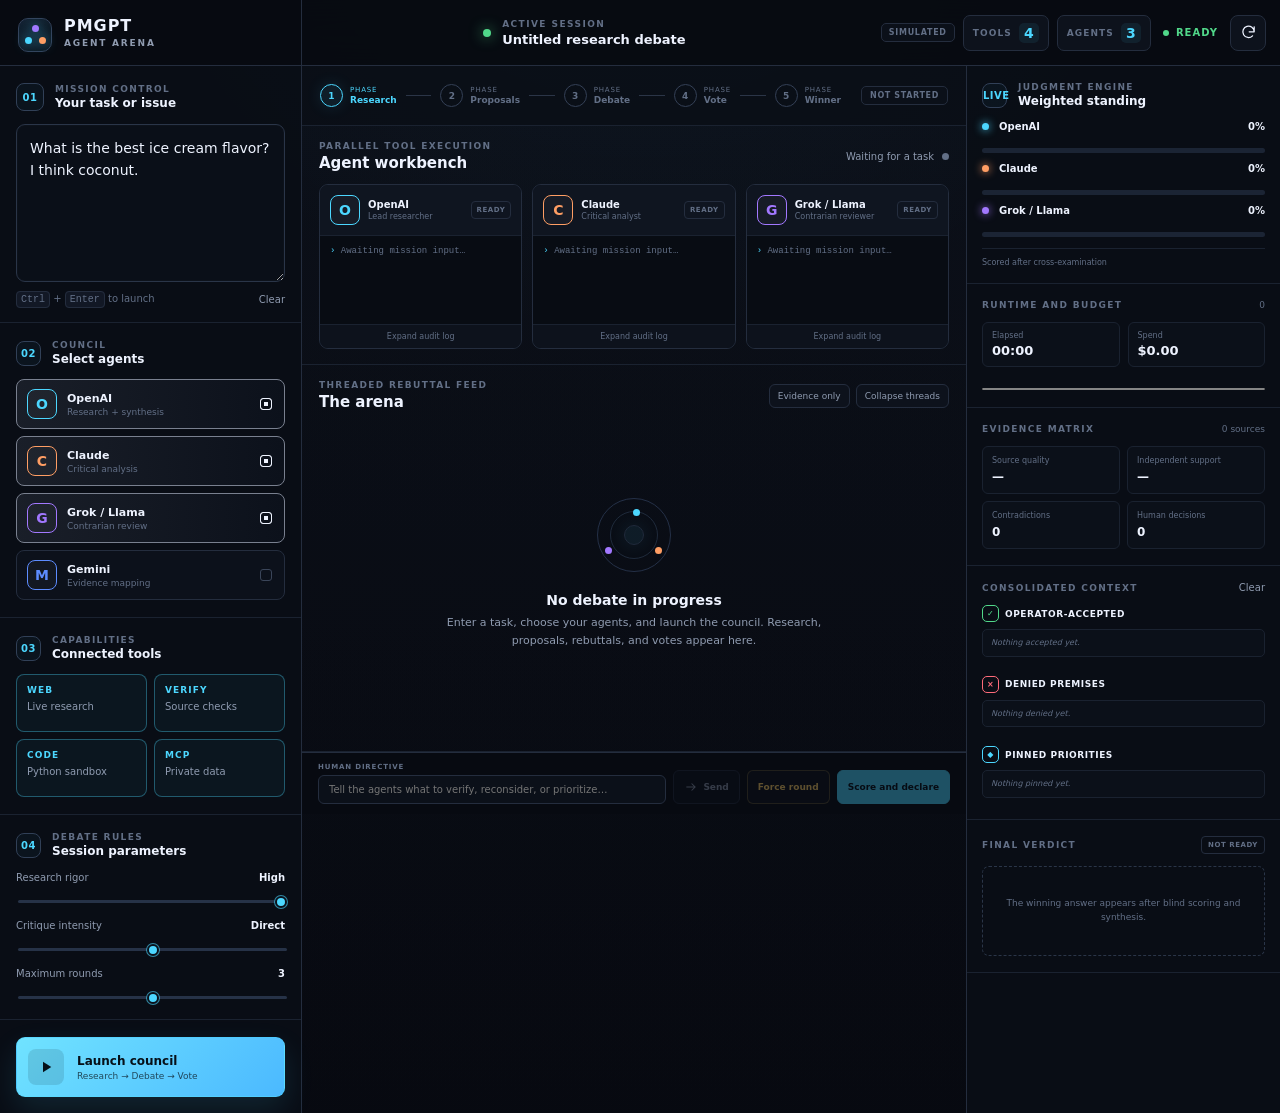
==== commit e29b6fc0: "Wire up v2 shell: module entry, usage meters, verdict detail, history dialog, social meta" ====
--- a/index.html
+++ b/index.html
@@ -7,8 +7,22 @@
   <meta name="color-scheme" content="dark">
   <meta name="description" content="PMGPT Agent Arena — a human-controlled multi-agent research, debate, voting, and synthesis workspace.">
   <title>PMGPT Agent Arena</title>
+
+  <link rel="canonical" href="https://pr-botsai.github.io/pmgpt-council/">
+  <meta property="og:type" content="website">
+  <meta property="og:site_name" content="PMGPT Agent Arena">
+  <meta property="og:title" content="PMGPT Agent Arena">
+  <meta property="og:description" content="One task enters. Multiple agents investigate and debate. One defensible result leaves.">
+  <meta property="og:url" content="https://pr-botsai.github.io/pmgpt-council/">
+  <meta property="og:image" content="https://pr-botsai.github.io/pmgpt-council/assets/social-preview.png">
+  <meta name="twitter:card" content="summary_large_image">
+  <meta name="twitter:title" content="PMGPT Agent Arena">
+  <meta name="twitter:description" content="One task enters. Multiple agents investigate and debate. One defensible result leaves.">
+  <meta name="twitter:image" content="https://pr-botsai.github.io/pmgpt-council/assets/social-preview.png">
+
   <link rel="icon" href="assets/favicon.svg" type="image/svg+xml">
-  <link rel="stylesheet" href="assets/styles.css">
+  <link rel="stylesheet" href="assets/styles.css?v=2">
+  <link rel="stylesheet" href="assets/styles-v2.css?v=2">
 </head>
 <body>
   <a class="skip-link" href="#arena">Skip to arena</a>
@@ -16,9 +30,7 @@
   <div class="app-shell">
     <header class="topbar">
       <div class="brand-block">
-        <span class="brand-glyph" aria-hidden="true">
-          <i></i><i></i><i></i>
-        </span>
+        <span class="brand-glyph" aria-hidden="true"><i></i><i></i><i></i></span>
         <div>
           <strong>PMGPT</strong>
           <span>AGENT ARENA</span>
@@ -34,6 +46,7 @@
       </div>
 
       <div class="topbar-stats">
+        <span class="mode-badge" data-mode-badge title="Orchestration source">SIMULATED</span>
         <button class="status-pill" type="button" data-open-tools>
           <span>TOOLS</span>
           <b data-tool-count>4</b>
@@ -102,10 +115,10 @@
             <div><small>CAPABILITIES</small><strong>Connected tools</strong></div>
           </div>
           <div class="tool-grid">
-            <label><input type="checkbox" checked data-tool><span>WEB</span><small>Live research</small></label>
-            <label><input type="checkbox" checked data-tool><span>VERIFY</span><small>Source checks</small></label>
-            <label><input type="checkbox" checked data-tool><span>CODE</span><small>Python sandbox</small></label>
-            <label><input type="checkbox" checked data-tool><span>MCP</span><small>Private data</small></label>
+            <label><input type="checkbox" checked data-tool="web"><span>WEB</span><small>Live research</small></label>
+            <label><input type="checkbox" checked data-tool="verify"><span>VERIFY</span><small>Source checks</small></label>
+            <label><input type="checkbox" checked data-tool="code"><span>CODE</span><small>Python sandbox</small></label>
+            <label><input type="checkbox" checked data-tool="mcp"><span>MCP</span><small>Private data</small></label>
           </div>
         </section>
 
@@ -133,7 +146,7 @@
           <span class="launch-icon">
             <svg viewBox="0 0 24 24" aria-hidden="true"><path d="m8 5 11 7-11 7V5z"/></svg>
           </span>
-          <span><strong>Launch Council</strong><small>Research → Debate → Vote</small></span>
+          <span><strong>Launch council</strong><small>Research → Debate → Vote</small></span>
         </button>
       </aside>
 
@@ -148,6 +161,7 @@
           <div class="stage" data-stage="4"><span>4</span><div><small>PHASE</small><strong>Vote</strong></div></div>
           <i></i>
           <div class="stage" data-stage="5"><span>5</span><div><small>PHASE</small><strong>Winner</strong></div></div>
+          <span class="round-badge" data-round-badge>NOT STARTED</span>
         </nav>
 
         <section class="agent-workbench" aria-labelledby="workbench-title">
@@ -161,23 +175,23 @@
 
           <div class="agent-card-grid" data-agent-cards>
             <article class="agent-card openai" data-agent-card="openai">
-              <header><span class="model-avatar">O</span><div><strong>OpenAI</strong><small>Lead researcher</small></div><span class="agent-state" data-agent-state>STANDBY</span></header>
-              <div class="terminal-log" data-agent-log><p><i>›</i> Awaiting mission input...</p></div>
+              <header><span class="model-avatar">O</span><div><strong>OpenAI</strong><small>Lead researcher</small></div><span class="agent-state" data-agent-state>READY</span></header>
+              <div class="terminal-log" data-agent-log><p class="muted"><i>›</i> Awaiting mission input…</p></div>
               <button type="button" class="expand-log" data-expand-log>Expand audit log</button>
             </article>
             <article class="agent-card claude" data-agent-card="claude">
-              <header><span class="model-avatar">C</span><div><strong>Claude</strong><small>Critical analyst</small></div><span class="agent-state" data-agent-state>STANDBY</span></header>
-              <div class="terminal-log" data-agent-log><p><i>›</i> Awaiting mission input...</p></div>
+              <header><span class="model-avatar">C</span><div><strong>Claude</strong><small>Critical analyst</small></div><span class="agent-state" data-agent-state>READY</span></header>
+              <div class="terminal-log" data-agent-log><p class="muted"><i>›</i> Awaiting mission input…</p></div>
               <button type="button" class="expand-log" data-expand-log>Expand audit log</button>
             </article>
             <article class="agent-card grok" data-agent-card="grok">
-              <header><span class="model-avatar">G</span><div><strong>Grok / Llama</strong><small>Contrarian reviewer</small></div><span class="agent-state" data-agent-state>STANDBY</span></header>
-              <div class="terminal-log" data-agent-log><p><i>›</i> Awaiting mission input...</p></div>
+              <header><span class="model-avatar">G</span><div><strong>Grok / Llama</strong><small>Contrarian reviewer</small></div><span class="agent-state" data-agent-state>READY</span></header>
+              <div class="terminal-log" data-agent-log><p class="muted"><i>›</i> Awaiting mission input…</p></div>
               <button type="button" class="expand-log" data-expand-log>Expand audit log</button>
             </article>
             <article class="agent-card gemini hidden-agent" data-agent-card="gemini">
-              <header><span class="model-avatar">M</span><div><strong>Gemini</strong><small>Evidence mapper</small></div><span class="agent-state" data-agent-state>STANDBY</span></header>
-              <div class="terminal-log" data-agent-log><p><i>›</i> Awaiting mission input...</p></div>
+              <header><span class="model-avatar">M</span><div><strong>Gemini</strong><small>Evidence mapper</small></div><span class="agent-state" data-agent-state>OFFLINE</span></header>
+              <div class="terminal-log" data-agent-log><p class="muted"><i>›</i> Awaiting mission input…</p></div>
               <button type="button" class="expand-log" data-expand-log>Expand audit log</button>
             </article>
           </div>
@@ -190,7 +204,7 @@
               <h2 id="debate-title">The arena</h2>
             </div>
             <div class="feed-controls">
-              <button type="button" class="quiet-button" data-filter-evidence>Evidence only</button>
+              <button type="button" class="quiet-button" data-filter-evidence aria-pressed="false">Evidence only</button>
               <button type="button" class="quiet-button" data-collapse-feed>Collapse threads</button>
             </div>
           </div>
@@ -199,7 +213,7 @@
             <div class="empty-state">
               <span class="empty-orbit"><i></i><i></i><i></i></span>
               <h3>No debate in progress</h3>
-              <p>Enter a task, choose your agents, and launch the council. Their research, proposals, rebuttals, and votes will appear here.</p>
+              <p>Enter a task, choose your agents, and launch the council. Research, proposals, rebuttals, and votes appear here.</p>
             </div>
           </div>
         </section>
@@ -207,14 +221,14 @@
         <section class="command-dock">
           <div class="dock-context">
             <small>HUMAN DIRECTIVE</small>
-            <input type="text" placeholder="Tell the agents what to verify, reconsider, or prioritize..." data-human-directive>
+            <input type="text" placeholder="Tell the agents what to verify, reconsider, or prioritize…" data-human-directive>
           </div>
           <button type="button" class="dock-button" data-send-directive disabled>
             <svg viewBox="0 0 24 24" aria-hidden="true"><path d="M4 12h15M13 6l6 6-6 6"/></svg>
             Send
           </button>
           <button type="button" class="dock-button warning" data-force-round disabled>Force round</button>
-          <button type="button" class="dock-button primary" data-synthesize disabled>Declare winner</button>
+          <button type="button" class="dock-button primary" data-synthesize disabled>Score and declare</button>
         </section>
       </section>
 
@@ -222,15 +236,24 @@
         <section class="judge-section scoreboard-section">
           <div class="section-label compact">
             <span>LIVE</span>
-            <div><small>JUDGMENT ENGINE</small><strong>Win probability</strong></div>
+            <div><small>JUDGMENT ENGINE</small><strong>Weighted standing</strong></div>
           </div>
           <div class="scoreboard" data-scoreboard>
-            <div data-score-row="openai"><div><span class="score-dot openai"></span><strong>OpenAI</strong><b data-score>34%</b></div><progress max="100" value="34"></progress></div>
-            <div data-score-row="claude"><div><span class="score-dot claude"></span><strong>Claude</strong><b data-score>33%</b></div><progress max="100" value="33"></progress></div>
-            <div data-score-row="grok"><div><span class="score-dot grok"></span><strong>Grok / Llama</strong><b data-score>33%</b></div><progress max="100" value="33"></progress></div>
+            <div data-score-row="openai"><div><span class="score-dot openai"></span><strong>OpenAI</strong><b data-score>0%</b></div><progress max="100" value="0"></progress></div>
+            <div data-score-row="claude"><div><span class="score-dot claude"></span><strong>Claude</strong><b data-score>0%</b></div><progress max="100" value="0"></progress></div>
+            <div data-score-row="grok"><div><span class="score-dot grok"></span><strong>Grok / Llama</strong><b data-score>0%</b></div><progress max="100" value="0"></progress></div>
             <div class="hidden-agent" data-score-row="gemini"><div><span class="score-dot gemini"></span><strong>Gemini</strong><b data-score>0%</b></div><progress max="100" value="0"></progress></div>
           </div>
-          <div class="score-legend"><span>Evidence</span><span>Defense</span><span>Feasibility</span></div>
+          <div class="score-legend"><span>Scored after cross-examination</span></div>
+        </section>
+
+        <section class="judge-section usage-section">
+          <div class="judge-heading"><small>RUNTIME AND BUDGET</small><span data-usage-tokens>0</span></div>
+          <div class="usage-row">
+            <div><span>Elapsed</span><b data-usage-time>00:00</b></div>
+            <div><span>Spend</span><b data-usage-cost>$0.00</b></div>
+          </div>
+          <div class="usage-meter"><progress max="100" value="0" data-usage-bar></progress></div>
         </section>
 
         <section class="judge-section evidence-section">
@@ -247,7 +270,7 @@
           <div class="judge-heading"><small>CONSOLIDATED CONTEXT</small><button type="button" data-clear-context>Clear</button></div>
           <div class="context-column">
             <div>
-              <h3><span class="context-icon accepted">✓</span> Accepted claims</h3>
+              <h3><span class="context-icon accepted">✓</span> Operator-accepted</h3>
               <ul data-accepted-context><li class="muted">Nothing accepted yet.</li></ul>
             </div>
             <div>
@@ -264,13 +287,36 @@
         <section class="judge-section verdict-section" data-verdict-panel>
           <div class="judge-heading"><small>FINAL VERDICT</small><span class="verdict-state" data-verdict-state>NOT READY</span></div>
           <div class="verdict-empty" data-verdict-empty>
-            The winning answer will appear after anonymous scoring and synthesis.
+            The winning answer appears after blind scoring and synthesis.
           </div>
           <div class="verdict-content" data-verdict-content hidden>
             <div class="winner-banner"><span>WINNER</span><strong data-winner-name>—</strong><b data-winner-score>—</b></div>
             <p data-final-answer></p>
+
+            <details class="verdict-detail" open>
+              <summary>Why it won</summary>
+              <div class="rubric" data-scorecard></div>
+            </details>
+            <details class="verdict-detail">
+              <summary>Agreed points</summary>
+              <ul data-consensus></ul>
+            </details>
+            <details class="verdict-detail">
+              <summary>Minority objections</summary>
+              <ul data-dissent></ul>
+            </details>
+            <details class="verdict-detail">
+              <summary>Remaining uncertainty</summary>
+              <ul data-uncertainty></ul>
+            </details>
+            <details class="verdict-detail">
+              <summary>Next actions</summary>
+              <ul data-next-actions></ul>
+            </details>
+
             <div class="verdict-actions">
-              <button type="button" data-copy-verdict>Copy result</button>
+              <button type="button" data-copy-verdict>Copy answer</button>
+              <button type="button" data-export-markdown>Export report</button>
               <button type="button" data-export-session>Export JSON</button>
             </div>
           </div>
@@ -279,8 +325,16 @@
     </main>
   </div>
 
+  <dialog class="history-dialog" data-history-dialog>
+    <div class="history-head">
+      <strong>Claim revision history</strong>
+      <button type="button" data-close-history aria-label="Close">×</button>
+    </div>
+    <div data-history-body></div>
+  </dialog>
+
   <div class="toast" role="status" aria-live="polite" data-toast></div>
 
-  <script src="assets/app.js"></script>
+  <script type="module" src="assets/js/main.js?v=2"></script>
 </body>
 </html>
--- a/assets/styles-v2.css
+++ b/assets/styles-v2.css
@@ -0,0 +1,91 @@
+/* ---------------------------------------------------------------------
+   v2 — claim-level controls, runtime meters, scorecard, revision history
+   Loaded after styles.css. Uses the same token set.
+   --------------------------------------------------------------------- */
+
+.mode-badge { padding: 4px 7px; border: 1px solid var(--line); border-radius: 5px; color: var(--faint); background: #0b1019; font-size: 8px; font-weight: 900; letter-spacing: .09em; }
+.mode-badge.live { color: var(--green); border-color: rgba(81,216,138,.4); background: rgba(81,216,138,.06); }
+
+.round-badge { margin-left: auto; padding: 4px 8px; border: 1px solid var(--line); border-radius: 5px; color: var(--faint); background: #0b1019; font-size: 8px; font-weight: 900; letter-spacing: .08em; white-space: nowrap; }
+
+.tool-tag { display: inline-block; margin-right: 6px; padding: 0 4px; border-radius: 3px; color: #0a0f18; background: #3d5878; font-size: 8px; font-weight: 800; text-transform: uppercase; }
+.terminal-log .error { color: var(--red); }
+.terminal-log .muted { color: var(--faint); }
+.agent-card.failed { border-color: rgba(255,107,122,.4); }
+.agent-card.failed .agent-state { color: var(--red); border-color: rgba(255,107,122,.4); }
+
+.message-intro { margin: 10px 0 4px 33px; color: var(--text); font-size: 11px; font-weight: 650; line-height: 1.5; }
+.quoted-claim { margin: 6px 0 8px 33px; padding: 7px 9px; border-left: 2px solid #354056; border-radius: 0 5px 5px 0; color: var(--faint); background: rgba(255,255,255,.015); font-size: 9px; line-height: 1.5; }
+.quoted-claim code { color: var(--muted); font-size: 8px; }
+
+.claim-stack { margin: 8px 0 0 33px; display: grid; gap: 8px; }
+.claim { padding: 9px 10px; border: 1px solid var(--line-soft); border-radius: 7px; background: rgba(255,255,255,.014); }
+.claim-dim { opacity: .48; }
+.claim-dim .claim-text { text-decoration: line-through; text-decoration-color: rgba(255,107,122,.5); }
+.claim-head { display: flex; flex-wrap: wrap; align-items: center; gap: 6px; margin-bottom: 6px; }
+.claim-id { padding: 2px 5px; border-radius: 4px; color: var(--faint); background: #080c13; font-family: "SFMono-Regular", Consolas, monospace; font-size: 8px; }
+.claim-flag { padding: 2px 5px; border: 1px solid var(--line); border-radius: 4px; color: var(--faint); font-size: 7px; font-weight: 900; letter-spacing: .07em; }
+.claim-flag.v-source_supported { color: var(--green); border-color: rgba(81,216,138,.35); }
+.claim-flag.v-source_cited { color: var(--cyan); border-color: rgba(76,215,255,.3); }
+.claim-flag.v-inference, .claim-flag.v-reasoned { color: var(--blue); border-color: rgba(93,140,255,.32); }
+.claim-flag.v-unsupported { color: var(--red); border-color: rgba(255,107,122,.4); }
+.claim-flag.s-contested, .claim-flag.s-challenged { color: var(--yellow); border-color: rgba(255,209,102,.4); }
+.claim-flag.s-revised { color: var(--purple); border-color: rgba(162,120,255,.4); }
+.claim-flag.s-withdrawn, .claim-flag.s-rejected { color: var(--red); border-color: rgba(255,107,122,.4); }
+.claim-flag.s-user_accepted, .claim-flag.s-verified { color: var(--green); border-color: rgba(81,216,138,.35); }
+.claim-flag.s-pinned { color: var(--cyan); border-color: rgba(76,215,255,.4); }
+.claim-history { margin-left: auto; padding: 2px 6px; border: 1px solid var(--line); border-radius: 4px; color: var(--purple); background: transparent; cursor: pointer; font-size: 7px; font-weight: 800; }
+.claim-text { margin: 0; color: #cbd4e5; font-size: 11px; line-height: 1.55; }
+.claim-text strong { color: var(--text); }
+.claim-text code { padding: 1px 4px; border-radius: 3px; background: #080c13; font-size: 10px; }
+.claim .source-row { margin: 8px 0 0; display: flex; flex-wrap: wrap; gap: 5px; }
+.source-chip em { color: var(--faint); font-style: normal; }
+.source-chip.internal i { background: var(--yellow); }
+.claim-actions { display: flex; flex-wrap: wrap; gap: 5px; margin-top: 8px; }
+.claim-actions button { padding: 4px 7px; border: 1px solid var(--line); border-radius: 5px; color: var(--muted); background: #0a0f18; cursor: pointer; font-size: 8px; font-weight: 800; }
+.claim-actions button[data-action="accept"]:hover, .claim-actions button[data-action="accept"].selected { color: var(--green); border-color: rgba(81,216,138,.45); }
+.claim-actions button[data-action="deny"]:hover, .claim-actions button[data-action="deny"].selected { color: var(--red); border-color: rgba(255,107,122,.45); }
+.claim-actions button[data-action="challenge"]:hover, .claim-actions button[data-action="challenge"].selected { color: var(--yellow); border-color: rgba(255,209,102,.45); }
+.claim-actions button[data-action="pin"]:hover, .claim-actions button[data-action="pin"].selected { color: var(--cyan); border-color: rgba(76,215,255,.45); }
+.claim-actions button[data-action="followup"]:hover { color: var(--purple); border-color: rgba(162,120,255,.45); }
+.debate-message.collapsed .claim-stack, .debate-message.collapsed .message-intro, .debate-message.collapsed .quoted-claim { display: none; }
+.debate-message.human { --accent: var(--yellow); }
+
+.usage-row { display: grid; grid-template-columns: 1fr 1fr; gap: 8px; margin-bottom: 8px; }
+.usage-row div { padding: 8px 9px; border: 1px solid var(--line-soft); border-radius: 6px; background: #0b1019; }
+.usage-row span { display: block; color: var(--faint); font-size: 8px; }
+.usage-row b { display: block; margin-top: 3px; font-size: 13px; font-variant-numeric: tabular-nums; }
+.usage-meter progress { width: 100%; height: 4px; }
+.usage-meter.near-limit progress::-webkit-progress-value { background: var(--yellow); }
+.usage-meter.near-limit progress::-moz-progress-bar { background: var(--yellow); }
+
+.verdict-detail { margin: 8px 0; border: 1px solid var(--line-soft); border-radius: 6px; background: #0b1019; }
+.verdict-detail summary { padding: 7px 9px; color: var(--muted); cursor: pointer; font-size: 8px; font-weight: 900; letter-spacing: .08em; text-transform: uppercase; }
+.verdict-detail[open] summary { border-bottom: 1px solid var(--line-soft); }
+.verdict-detail ul { margin: 0; padding: 9px 9px 9px 24px; color: #c6d0e1; font-size: 9px; line-height: 1.6; }
+.verdict-detail li { margin-bottom: 5px; }
+.verdict-detail .muted { color: var(--faint); }
+.rubric { padding: 9px; display: grid; gap: 5px; }
+.rubric-row { display: grid; grid-template-columns: 82px 1fr 24px 18px; align-items: center; gap: 6px; color: var(--muted); font-size: 8px; }
+.rubric-row progress { width: 100%; height: 4px; }
+.rubric-row b { color: var(--text); font-variant-numeric: tabular-nums; text-align: right; }
+.rubric-row em { color: var(--faint); font-style: normal; text-align: right; }
+.rubric-note { margin: 4px 9px 9px !important; color: var(--yellow) !important; font-size: 8px !important; }
+.verdict-actions { grid-template-columns: repeat(3, 1fr); }
+
+.history-dialog { width: min(560px, 92vw); padding: 0; border: 1px solid var(--line); border-radius: 10px; color: var(--text); background: var(--panel-2); }
+.history-dialog::backdrop { background: rgba(4, 6, 11, .72); }
+.history-head { display: flex; align-items: center; justify-content: space-between; padding: 12px 14px; border-bottom: 1px solid var(--line); font-size: 11px; }
+.history-head button { border: 0; background: transparent; color: var(--muted); cursor: pointer; font-size: 18px; line-height: 1; }
+.history-dialog > div:last-child { padding: 14px; max-height: 60vh; overflow: auto; }
+.history-current, .history-step { margin: 0 0 6px; color: var(--faint); font-size: 8px; font-weight: 800; letter-spacing: .07em; text-transform: uppercase; }
+.history-dialog blockquote { margin: 0 0 14px; padding: 9px 11px; border-left: 2px solid var(--cyan); border-radius: 0 6px 6px 0; background: #0b1019; color: #cbd4e5; font-size: 10px; line-height: 1.55; }
+.history-dialog blockquote.old { border-left-color: #354056; color: var(--faint); }
+
+@media (max-width: 900px) {
+  .claim-stack, .message-intro, .quoted-claim { margin-left: 0; }
+  .round-badge { display: none; }
+}
+@media (prefers-reduced-motion: reduce) {
+  * { animation-duration: .01ms !important; transition-duration: .01ms !important; }
+}
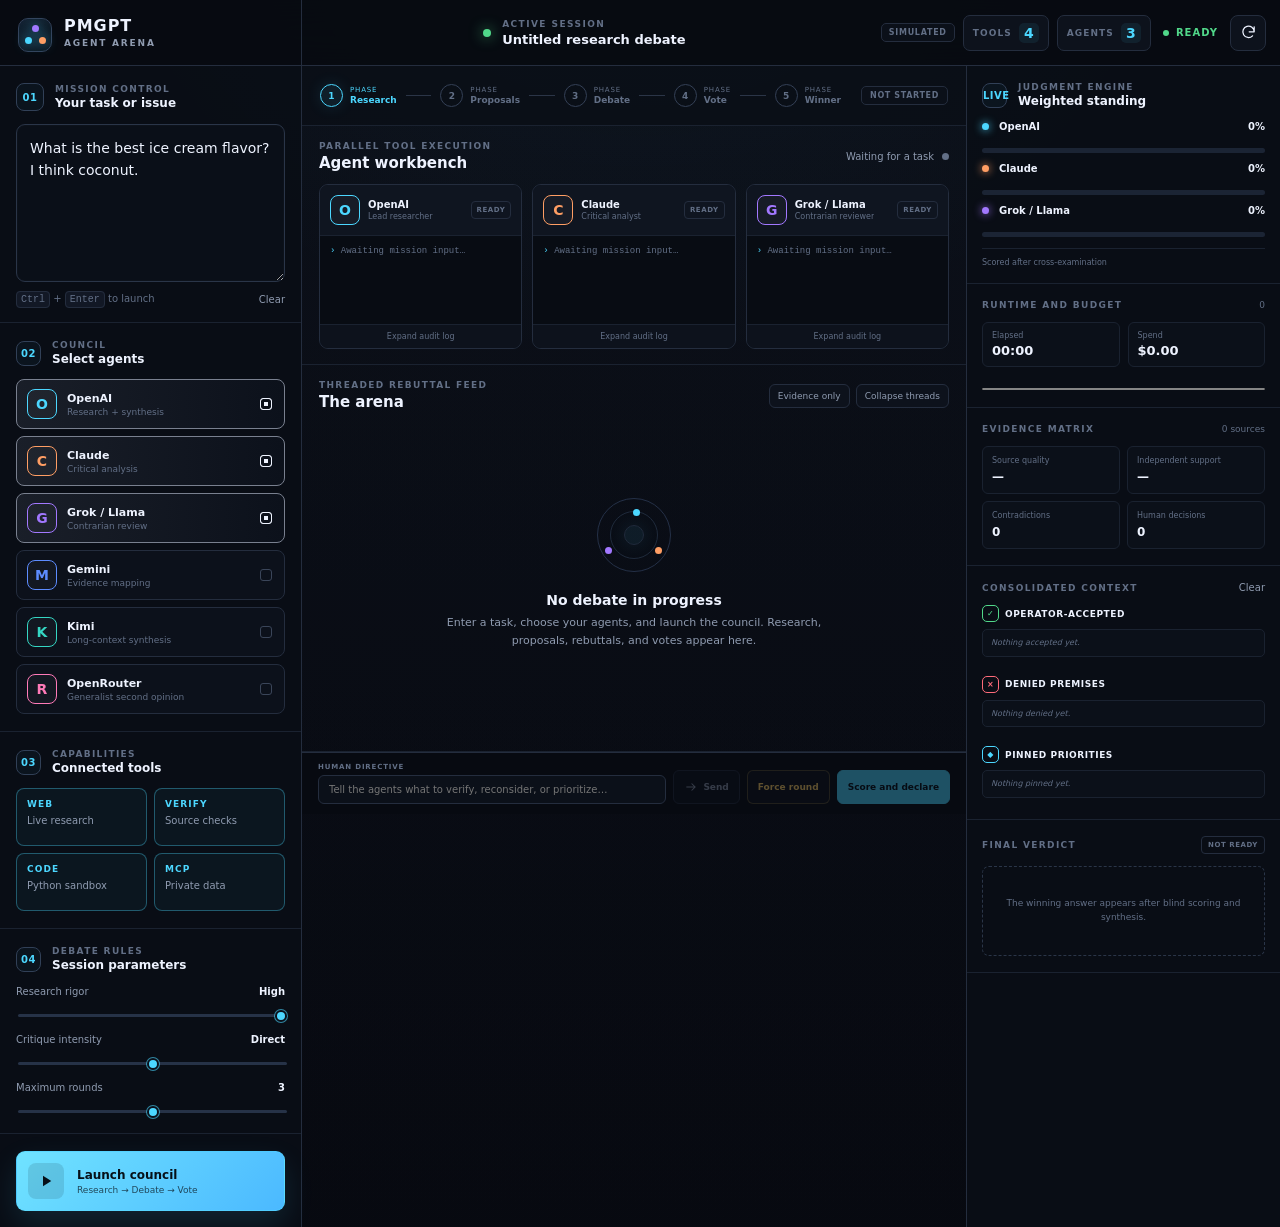
==== commit 7c225878: "Add Kimi and OpenRouter to the council selector, workbench, and scoreboard" ====
--- a/index.html
+++ b/index.html
@@ -21,8 +21,9 @@
   <meta name="twitter:image" content="https://pr-botsai.github.io/pmgpt-council/assets/social-preview.png">
 
   <link rel="icon" href="assets/favicon.svg" type="image/svg+xml">
-  <link rel="stylesheet" href="assets/styles.css?v=2">
-  <link rel="stylesheet" href="assets/styles-v2.css?v=2">
+  <link rel="stylesheet" href="assets/styles.css?v=3">
+  <link rel="stylesheet" href="assets/styles-v2.css?v=3">
+  <link rel="stylesheet" href="assets/styles-agents.css?v=3">
 </head>
 <body>
   <a class="skip-link" href="#arena">Skip to arena</a>
@@ -106,6 +107,18 @@
               <span><strong>Gemini</strong><small>Evidence mapping</small></span>
               <i></i>
             </label>
+            <label class="model-toggle kimi">
+              <input type="checkbox" value="kimi">
+              <span class="model-avatar">K</span>
+              <span><strong>Kimi</strong><small>Long-context synthesis</small></span>
+              <i></i>
+            </label>
+            <label class="model-toggle openrouter">
+              <input type="checkbox" value="openrouter">
+              <span class="model-avatar">R</span>
+              <span><strong>OpenRouter</strong><small>Generalist second opinion</small></span>
+              <i></i>
+            </label>
           </div>
         </section>
 
@@ -194,6 +207,16 @@
               <div class="terminal-log" data-agent-log><p class="muted"><i>›</i> Awaiting mission input…</p></div>
               <button type="button" class="expand-log" data-expand-log>Expand audit log</button>
             </article>
+            <article class="agent-card kimi hidden-agent" data-agent-card="kimi">
+              <header><span class="model-avatar">K</span><div><strong>Kimi</strong><small>Long-context synthesist</small></div><span class="agent-state" data-agent-state>OFFLINE</span></header>
+              <div class="terminal-log" data-agent-log><p class="muted"><i>›</i> Awaiting mission input…</p></div>
+              <button type="button" class="expand-log" data-expand-log>Expand audit log</button>
+            </article>
+            <article class="agent-card openrouter hidden-agent" data-agent-card="openrouter">
+              <header><span class="model-avatar">R</span><div><strong>OpenRouter</strong><small>Generalist second opinion</small></div><span class="agent-state" data-agent-state>OFFLINE</span></header>
+              <div class="terminal-log" data-agent-log><p class="muted"><i>›</i> Awaiting mission input…</p></div>
+              <button type="button" class="expand-log" data-expand-log>Expand audit log</button>
+            </article>
           </div>
         </section>
 
@@ -243,6 +266,8 @@
             <div data-score-row="claude"><div><span class="score-dot claude"></span><strong>Claude</strong><b data-score>0%</b></div><progress max="100" value="0"></progress></div>
             <div data-score-row="grok"><div><span class="score-dot grok"></span><strong>Grok / Llama</strong><b data-score>0%</b></div><progress max="100" value="0"></progress></div>
             <div class="hidden-agent" data-score-row="gemini"><div><span class="score-dot gemini"></span><strong>Gemini</strong><b data-score>0%</b></div><progress max="100" value="0"></progress></div>
+            <div class="hidden-agent" data-score-row="kimi"><div><span class="score-dot kimi"></span><strong>Kimi</strong><b data-score>0%</b></div><progress max="100" value="0"></progress></div>
+            <div class="hidden-agent" data-score-row="openrouter"><div><span class="score-dot openrouter"></span><strong>OpenRouter</strong><b data-score>0%</b></div><progress max="100" value="0"></progress></div>
           </div>
           <div class="score-legend"><span>Scored after cross-examination</span></div>
         </section>
@@ -335,6 +360,6 @@
 
   <div class="toast" role="status" aria-live="polite" data-toast></div>
 
-  <script type="module" src="assets/js/main.js?v=2"></script>
+  <script type="module" src="assets/js/main.js?v=3"></script>
 </body>
 </html>
--- a/assets/styles-agents.css
+++ b/assets/styles-agents.css
@@ -0,0 +1,34 @@
+/* Accent colours and avatars for the Kimi and OpenRouter agents.
+   Loaded after styles-v2.css. */
+
+:root {
+  --teal: #35d6c3;
+  --pink: #ff7ab8;
+}
+
+.model-toggle.kimi .model-avatar, .agent-card.kimi .model-avatar { color: var(--teal); }
+.model-toggle.openrouter .model-avatar, .agent-card.openrouter .model-avatar { color: var(--pink); }
+
+.debate-message.kimi { --accent: var(--teal); }
+.debate-message.openrouter { --accent: var(--pink); }
+
+.score-dot.kimi { background: var(--teal); }
+.score-dot.openrouter { background: var(--pink); }
+
+[data-score-row="kimi"] progress::-webkit-progress-value { background: var(--teal); }
+[data-score-row="kimi"] progress::-moz-progress-bar { background: var(--teal); }
+[data-score-row="openrouter"] progress::-webkit-progress-value { background: var(--pink); }
+[data-score-row="openrouter"] progress::-moz-progress-bar { background: var(--pink); }
+
+.agent-card.kimi.running { border-color: rgba(53, 214, 195, .36); }
+.agent-card.openrouter.running { border-color: rgba(255, 122, 184, .36); }
+
+/* Six agents no longer fit in one row comfortably. */
+@media (min-width: 1500px) {
+  .agent-card-grid { gap: 8px; }
+}
+.agent-card header small { overflow: hidden; text-overflow: ellipsis; white-space: nowrap; }
+
+/* The router fallback notice uses the tool-failed tone but is a status
+   message, not an error. */
+.terminal-log .error .tool-tag { background: #7a3d55; }
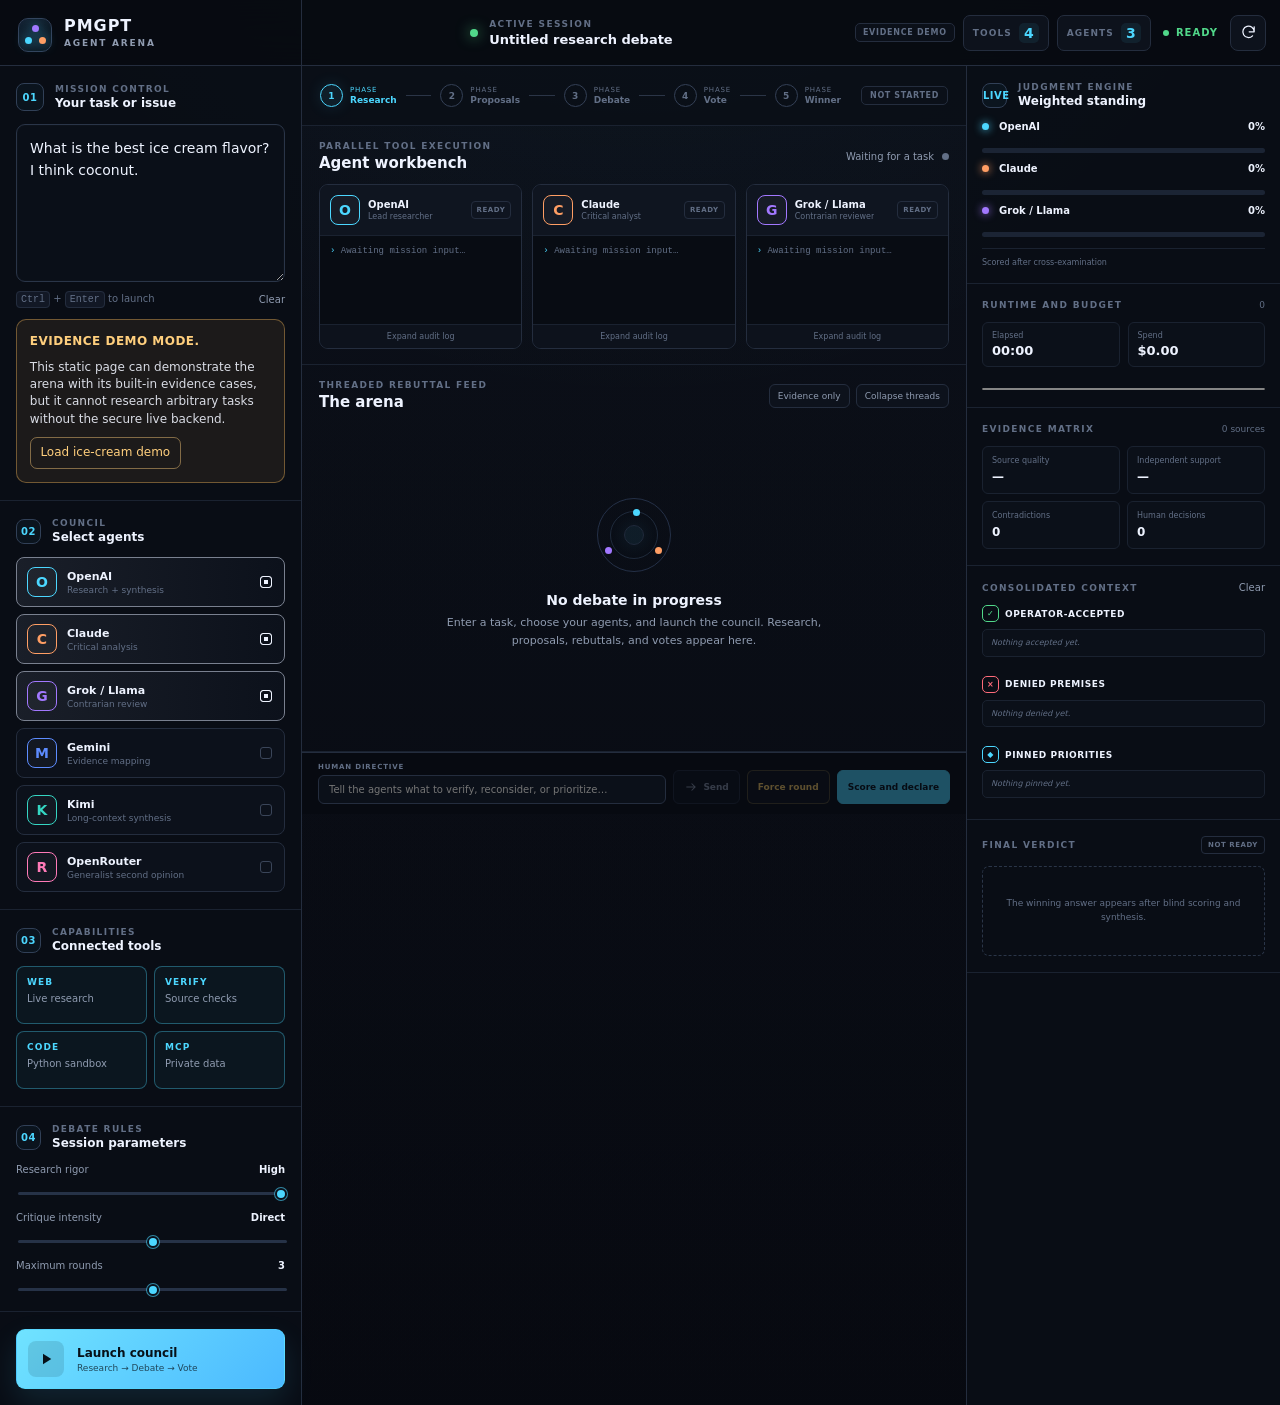
==== commit c51deb23: "fix: prevent simulated filler from posing as debate" ====
--- a/index.html
+++ b/index.html
@@ -75,6 +75,11 @@
             <span><kbd>Ctrl</kbd> + <kbd>Enter</kbd> to launch</span>
             <button type="button" data-clear-task>Clear</button>
           </div>
+          <div class="simulation-notice" data-simulation-notice hidden>
+            <strong>Evidence demo mode.</strong>
+            <span>This static page can demonstrate the arena with its built-in evidence cases, but it cannot research arbitrary tasks without the secure live backend.</span>
+            <button type="button" data-load-demo>Load ice-cream demo</button>
+          </div>
         </section>
 
         <section class="rail-section" data-model-selector>
--- a/assets/styles-v2.css
+++ b/assets/styles-v2.css
@@ -89,3 +89,34 @@
 @media (prefers-reduced-motion: reduce) {
   * { animation-duration: .01ms !important; transition-duration: .01ms !important; }
 }
+
+
+/* Simulator truthfulness guard */
+.simulation-notice {
+  display: grid;
+  gap: .55rem;
+  margin-top: .85rem;
+  padding: .8rem;
+  border: 1px solid rgba(255, 190, 92, .38);
+  border-radius: 10px;
+  background: rgba(255, 190, 92, .08);
+  color: #d9dce5;
+  font-size: .75rem;
+  line-height: 1.45;
+}
+.simulation-notice[hidden] { display: none; }
+.simulation-notice strong { color: #ffcf7d; letter-spacing: .04em; text-transform: uppercase; }
+.simulation-notice button {
+  justify-self: start;
+  border: 1px solid rgba(255, 207, 125, .45);
+  border-radius: 7px;
+  padding: .4rem .6rem;
+  background: transparent;
+  color: #ffcf7d;
+  cursor: pointer;
+}
+.simulation-notice.error {
+  border-color: rgba(255, 105, 125, .58);
+  background: rgba(255, 75, 105, .09);
+}
+.simulation-notice.error strong { color: #ff8ca0; }
